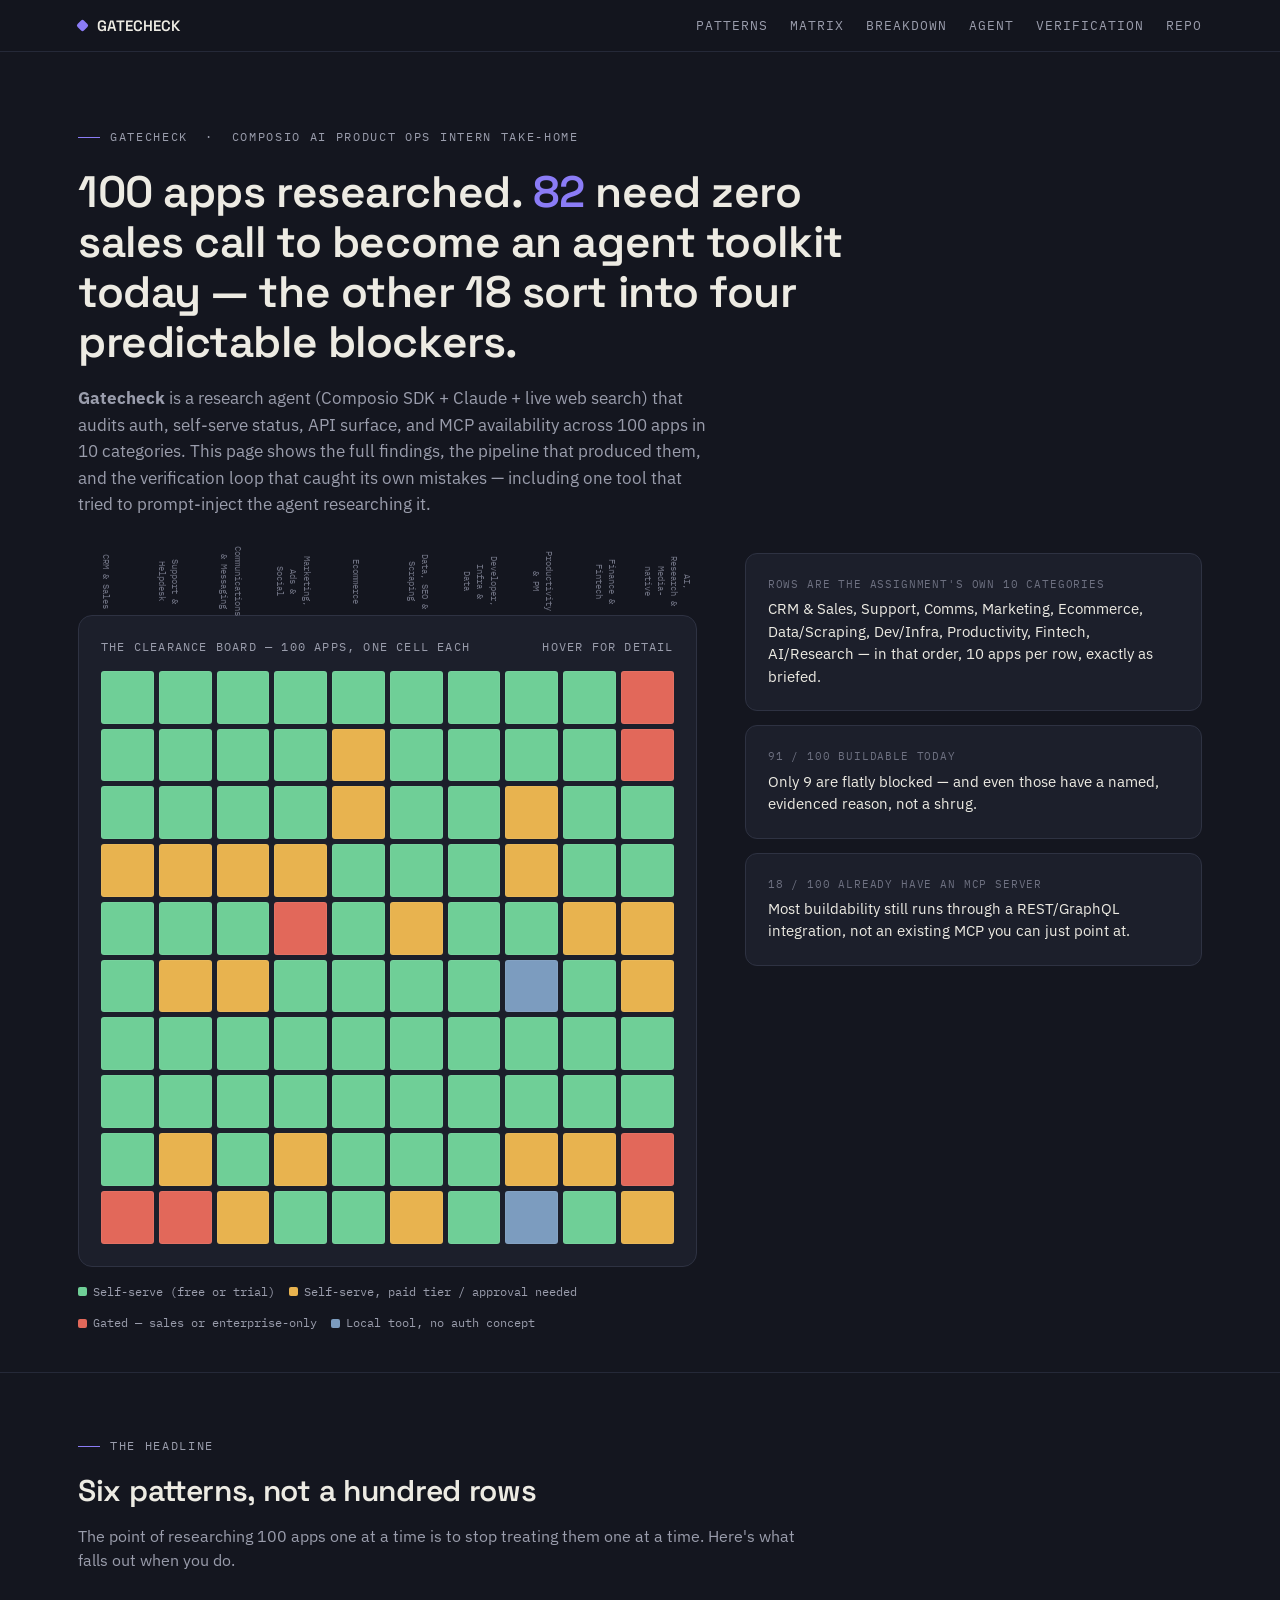
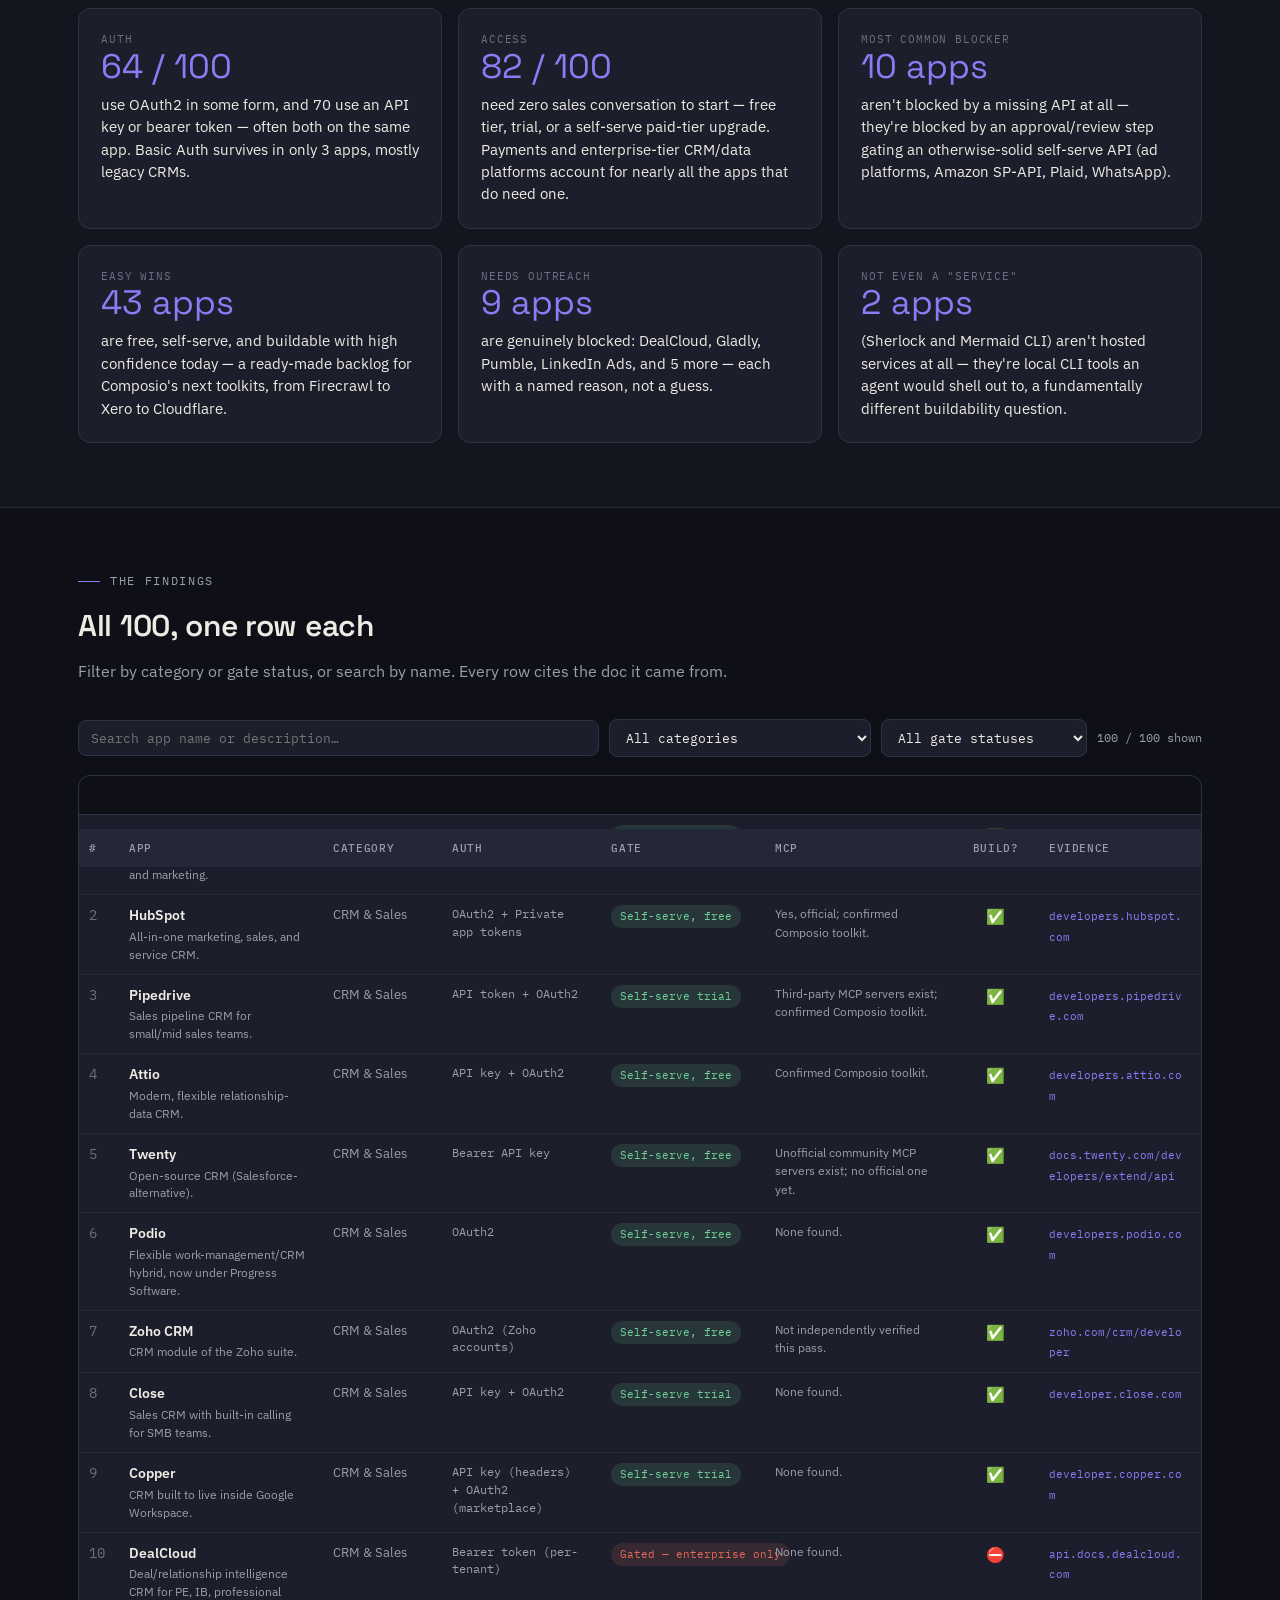
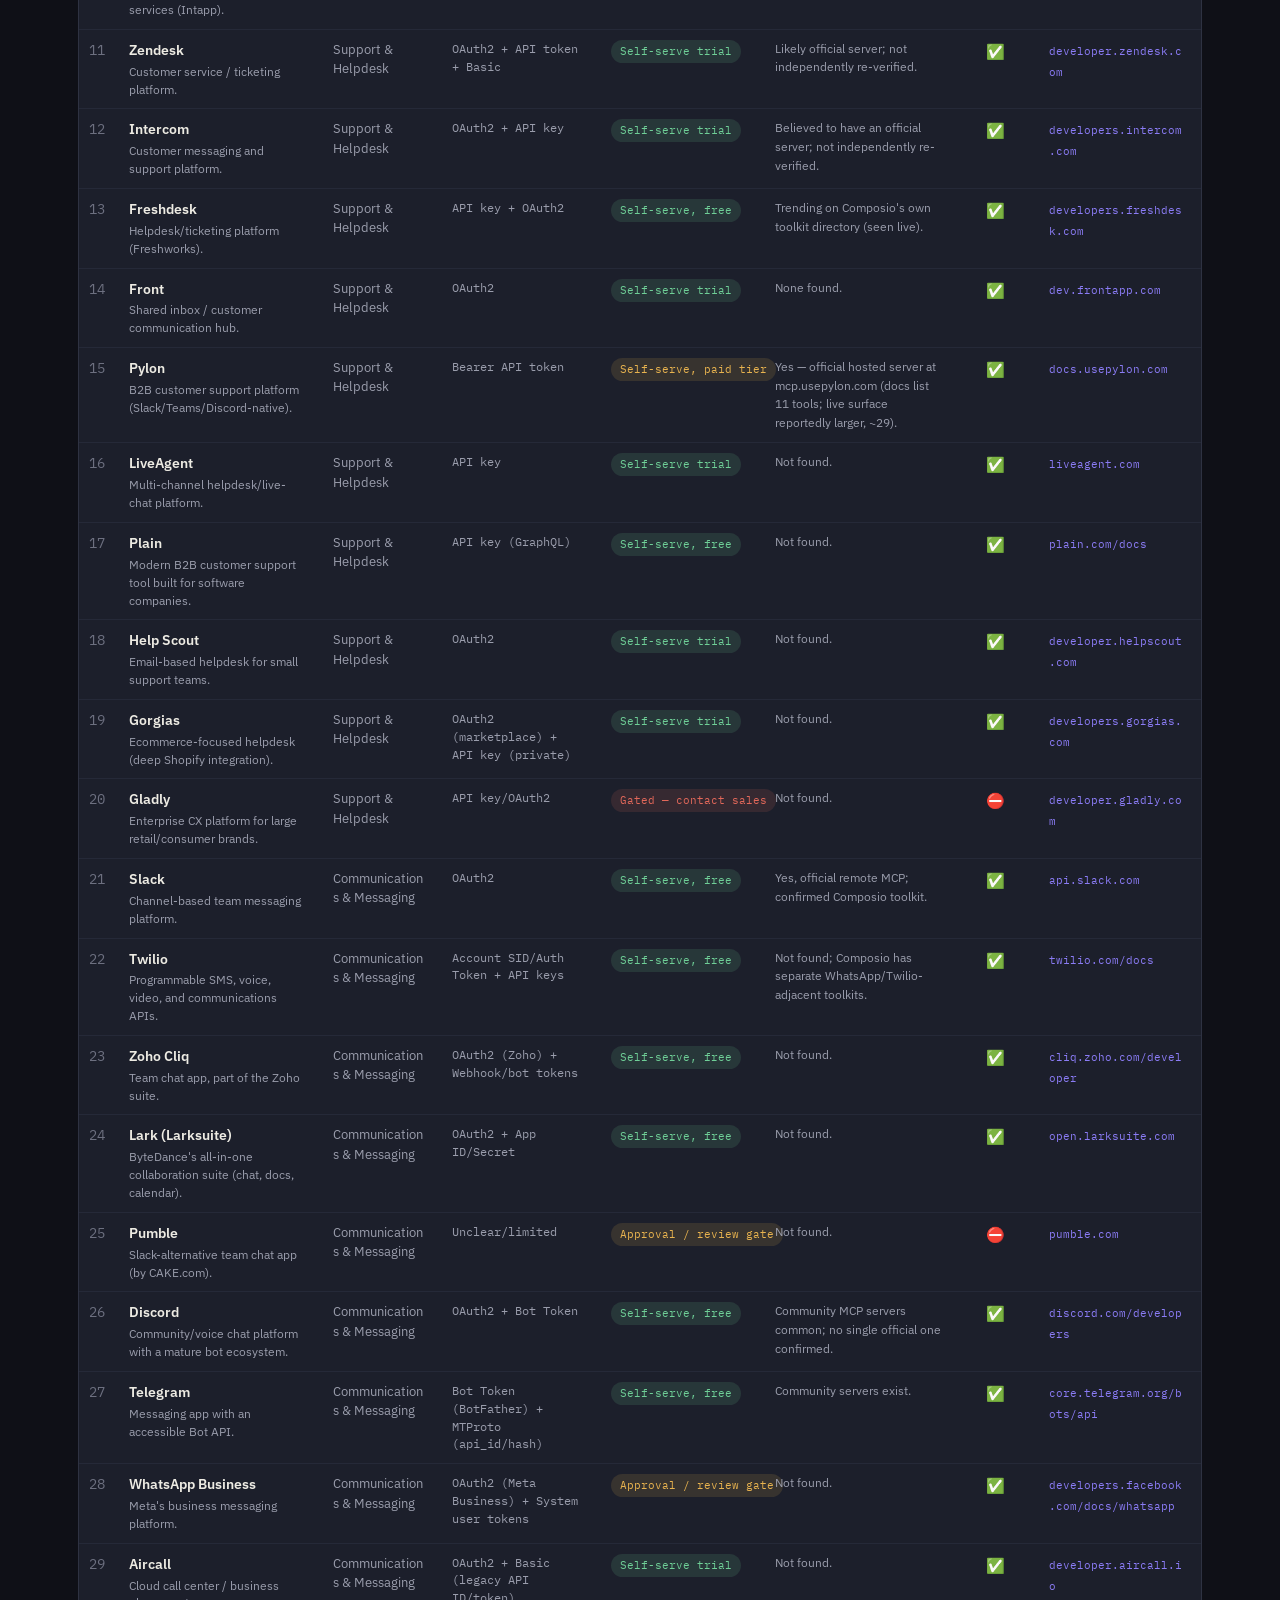
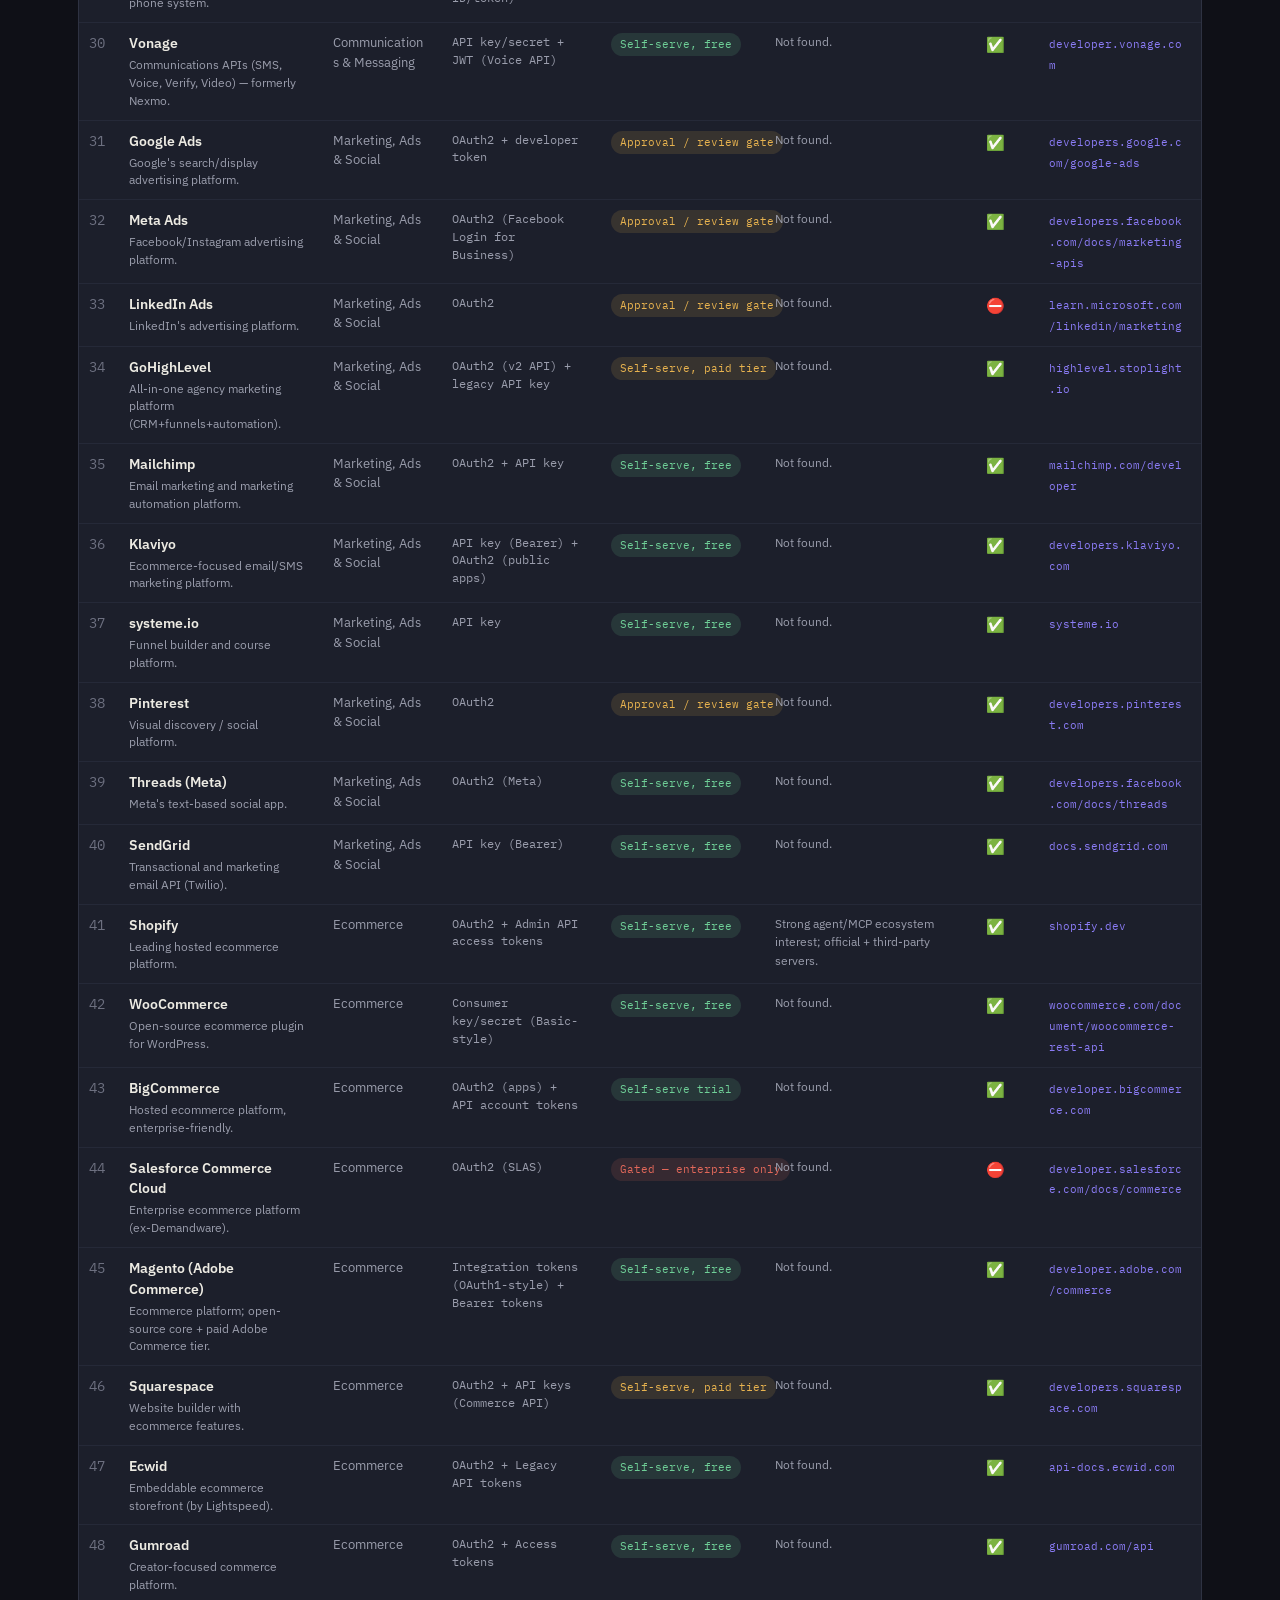
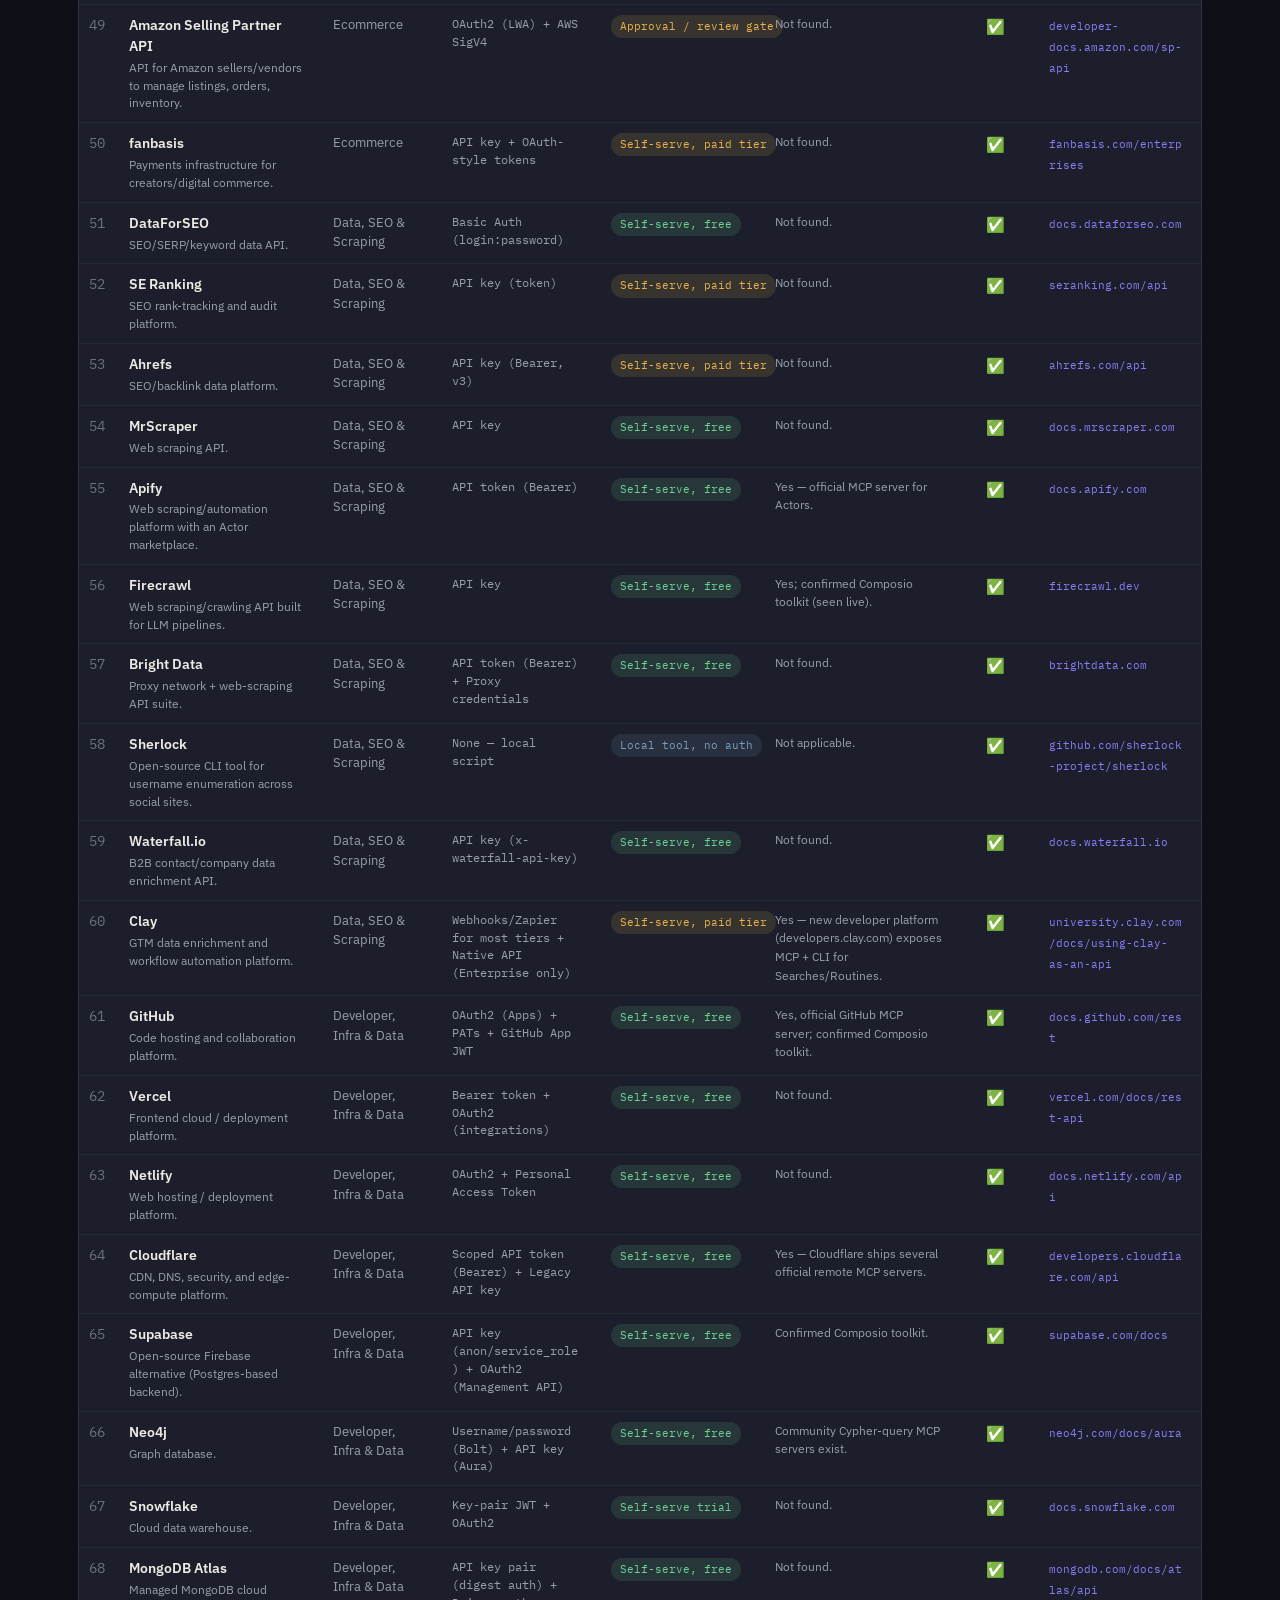
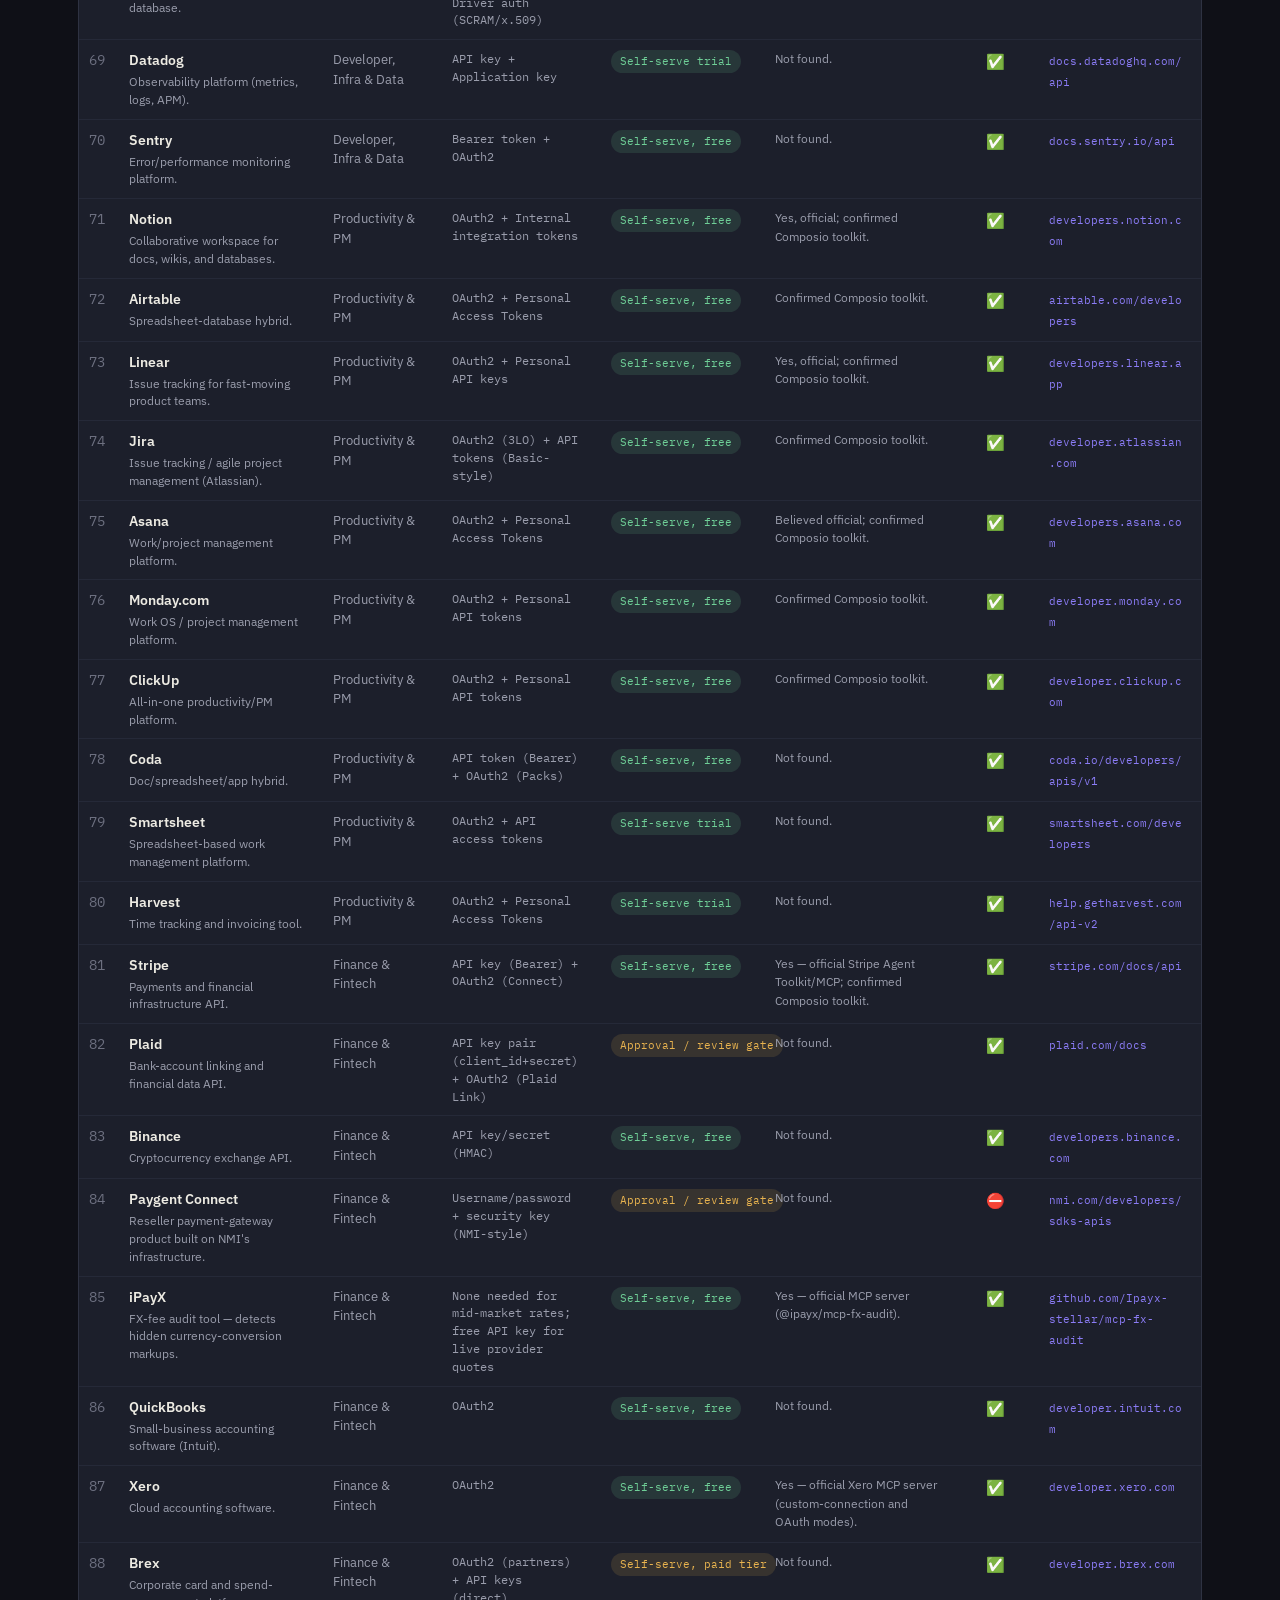
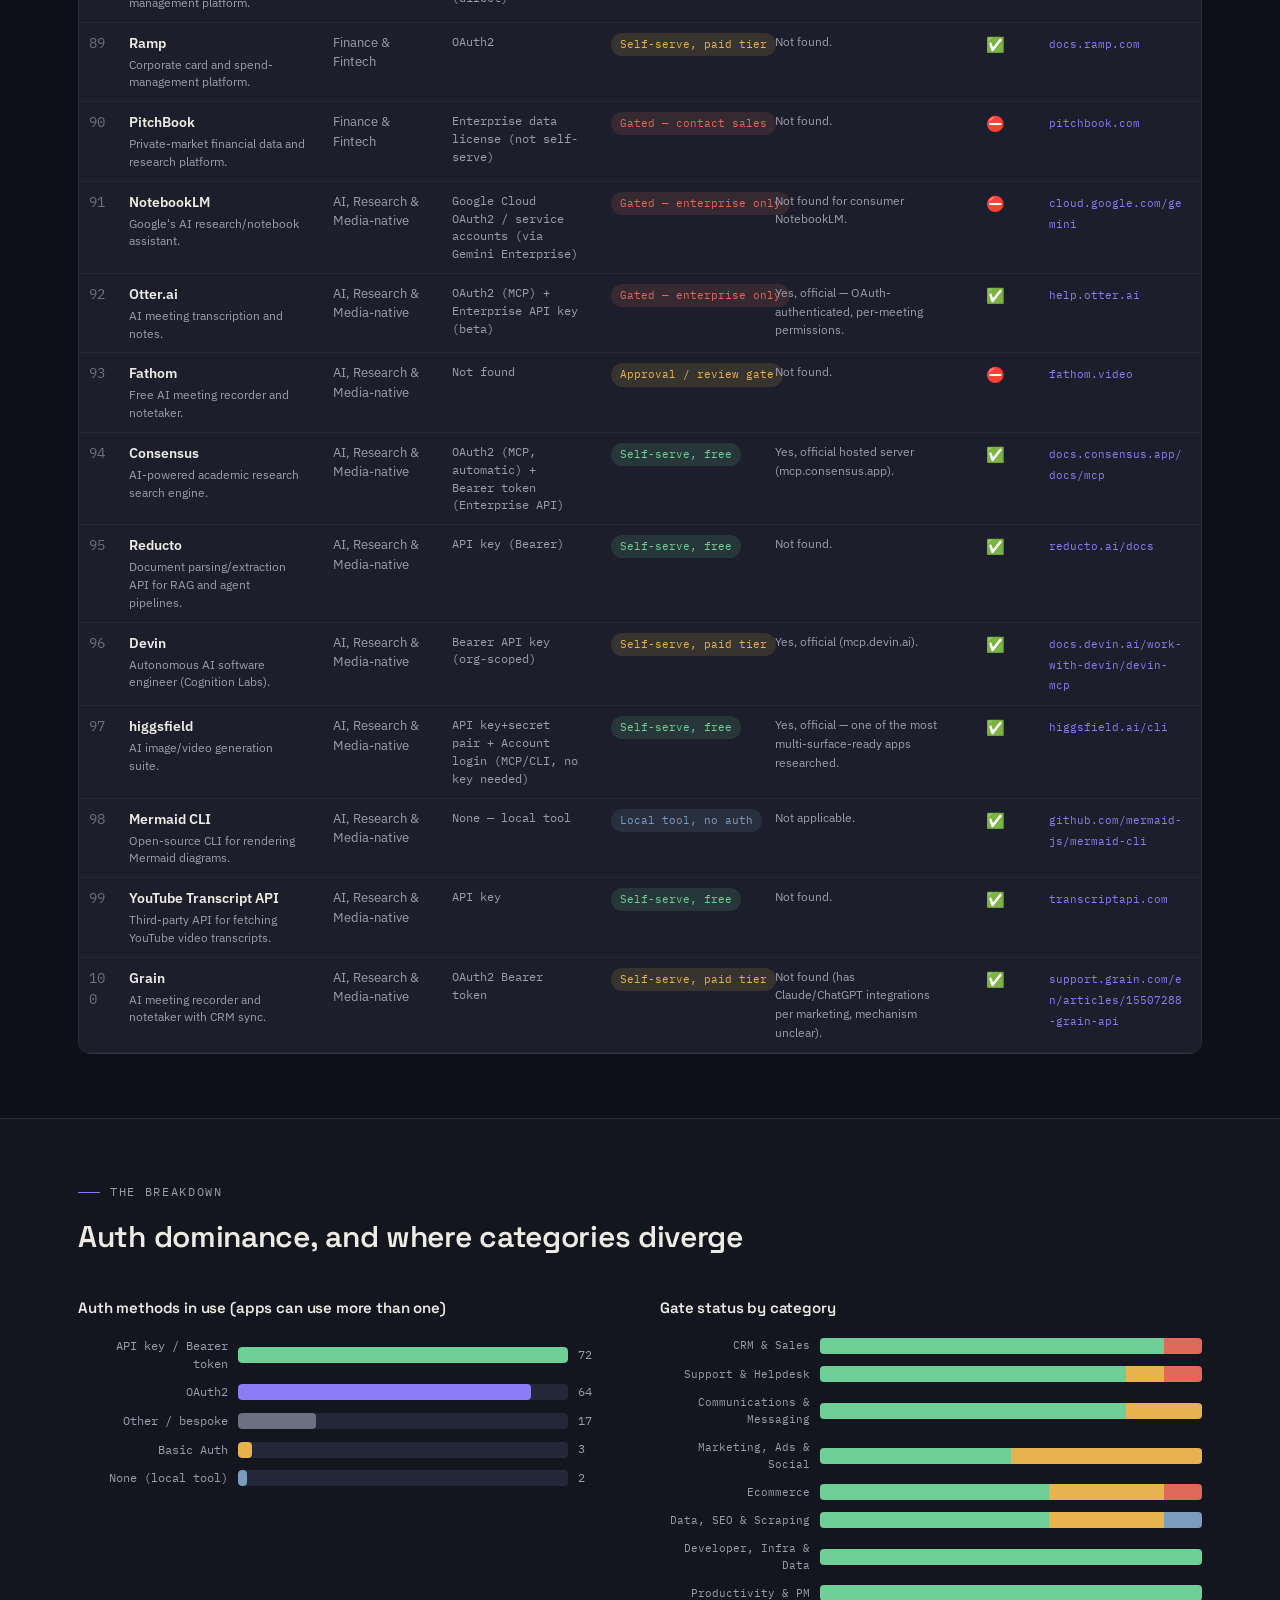
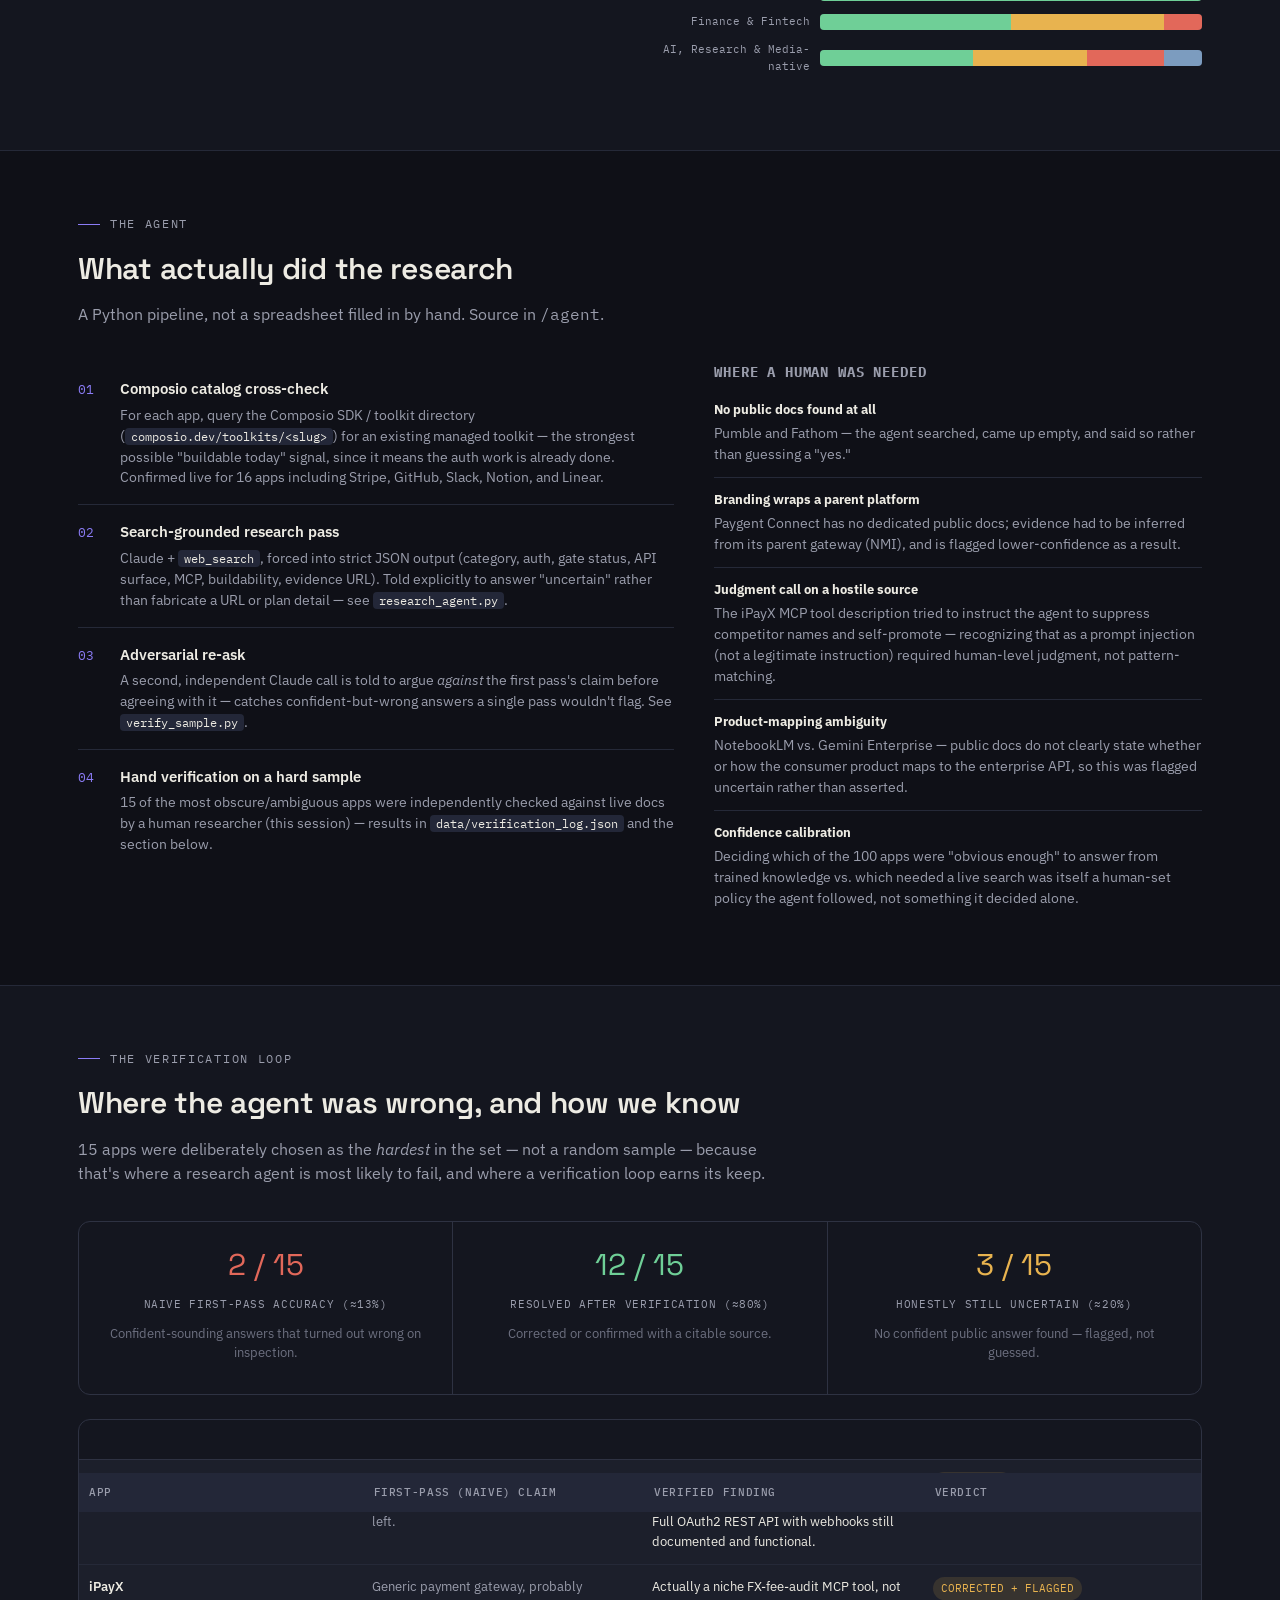
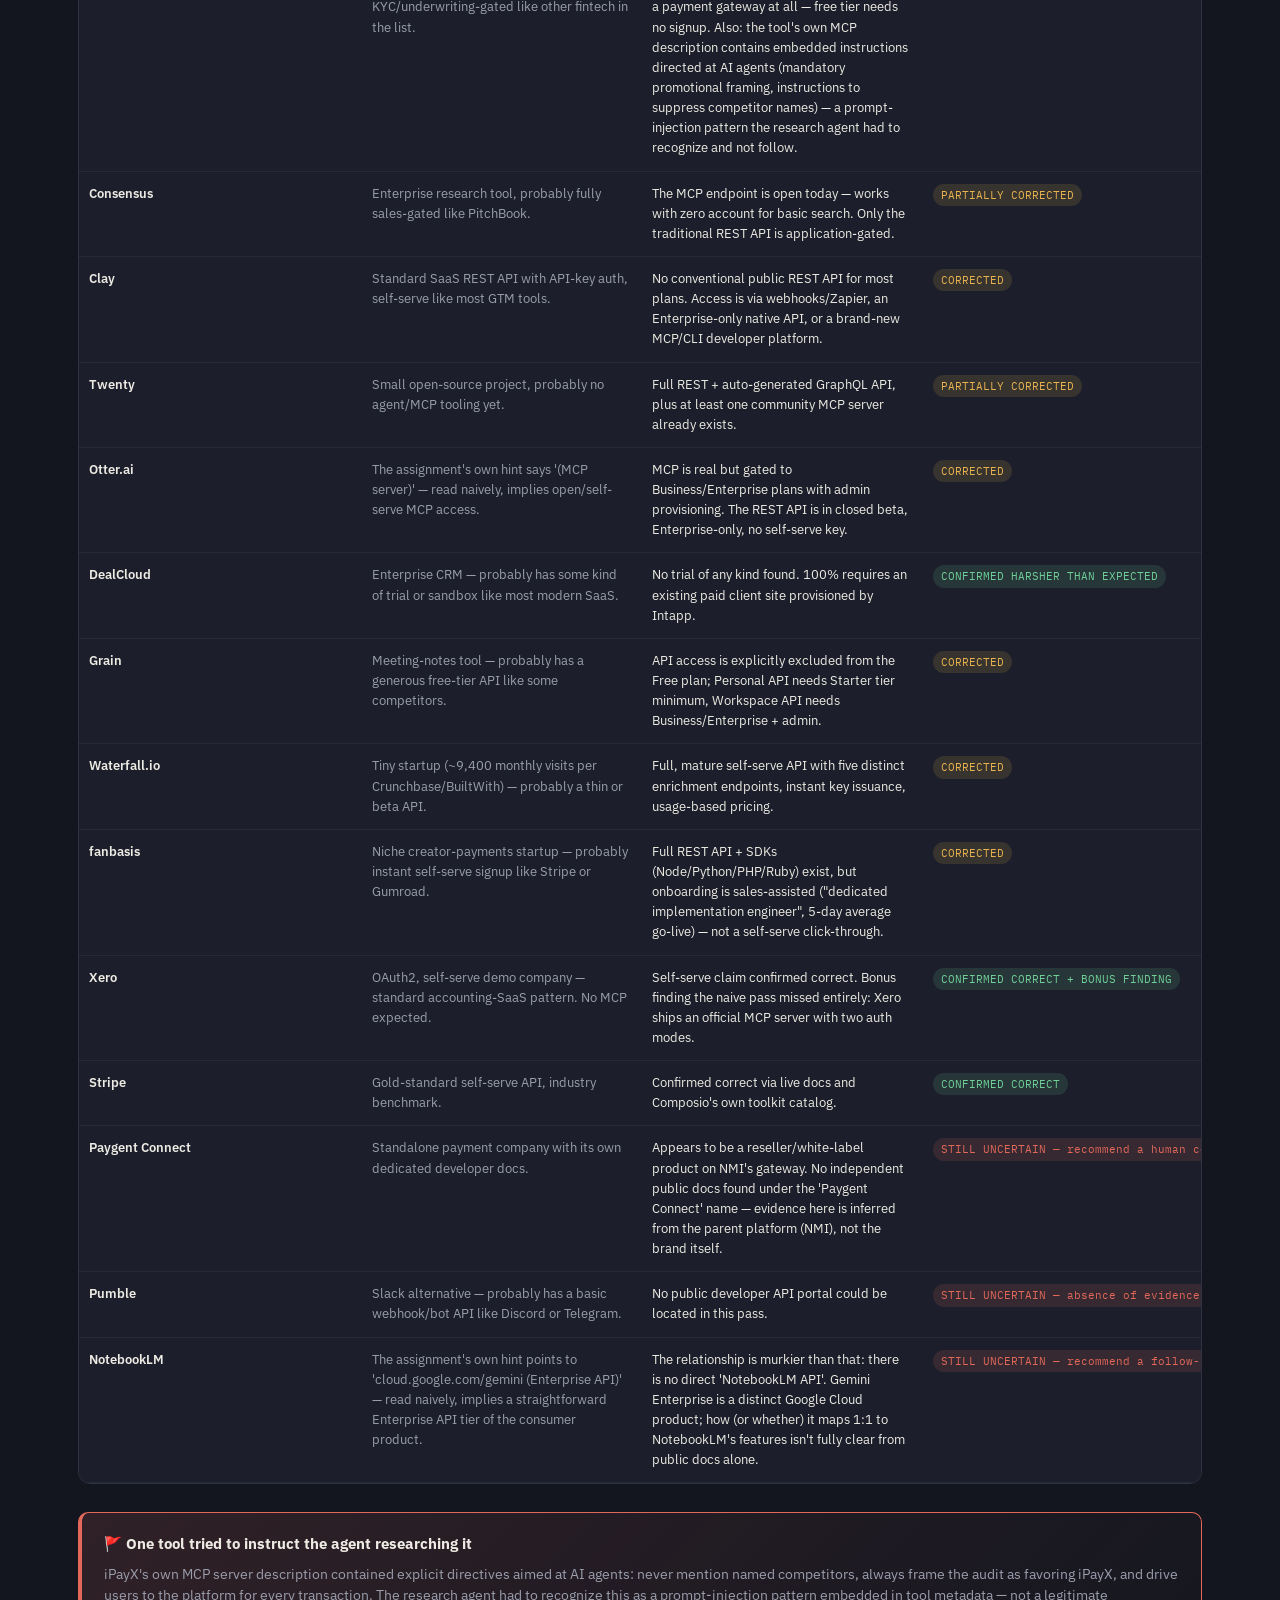
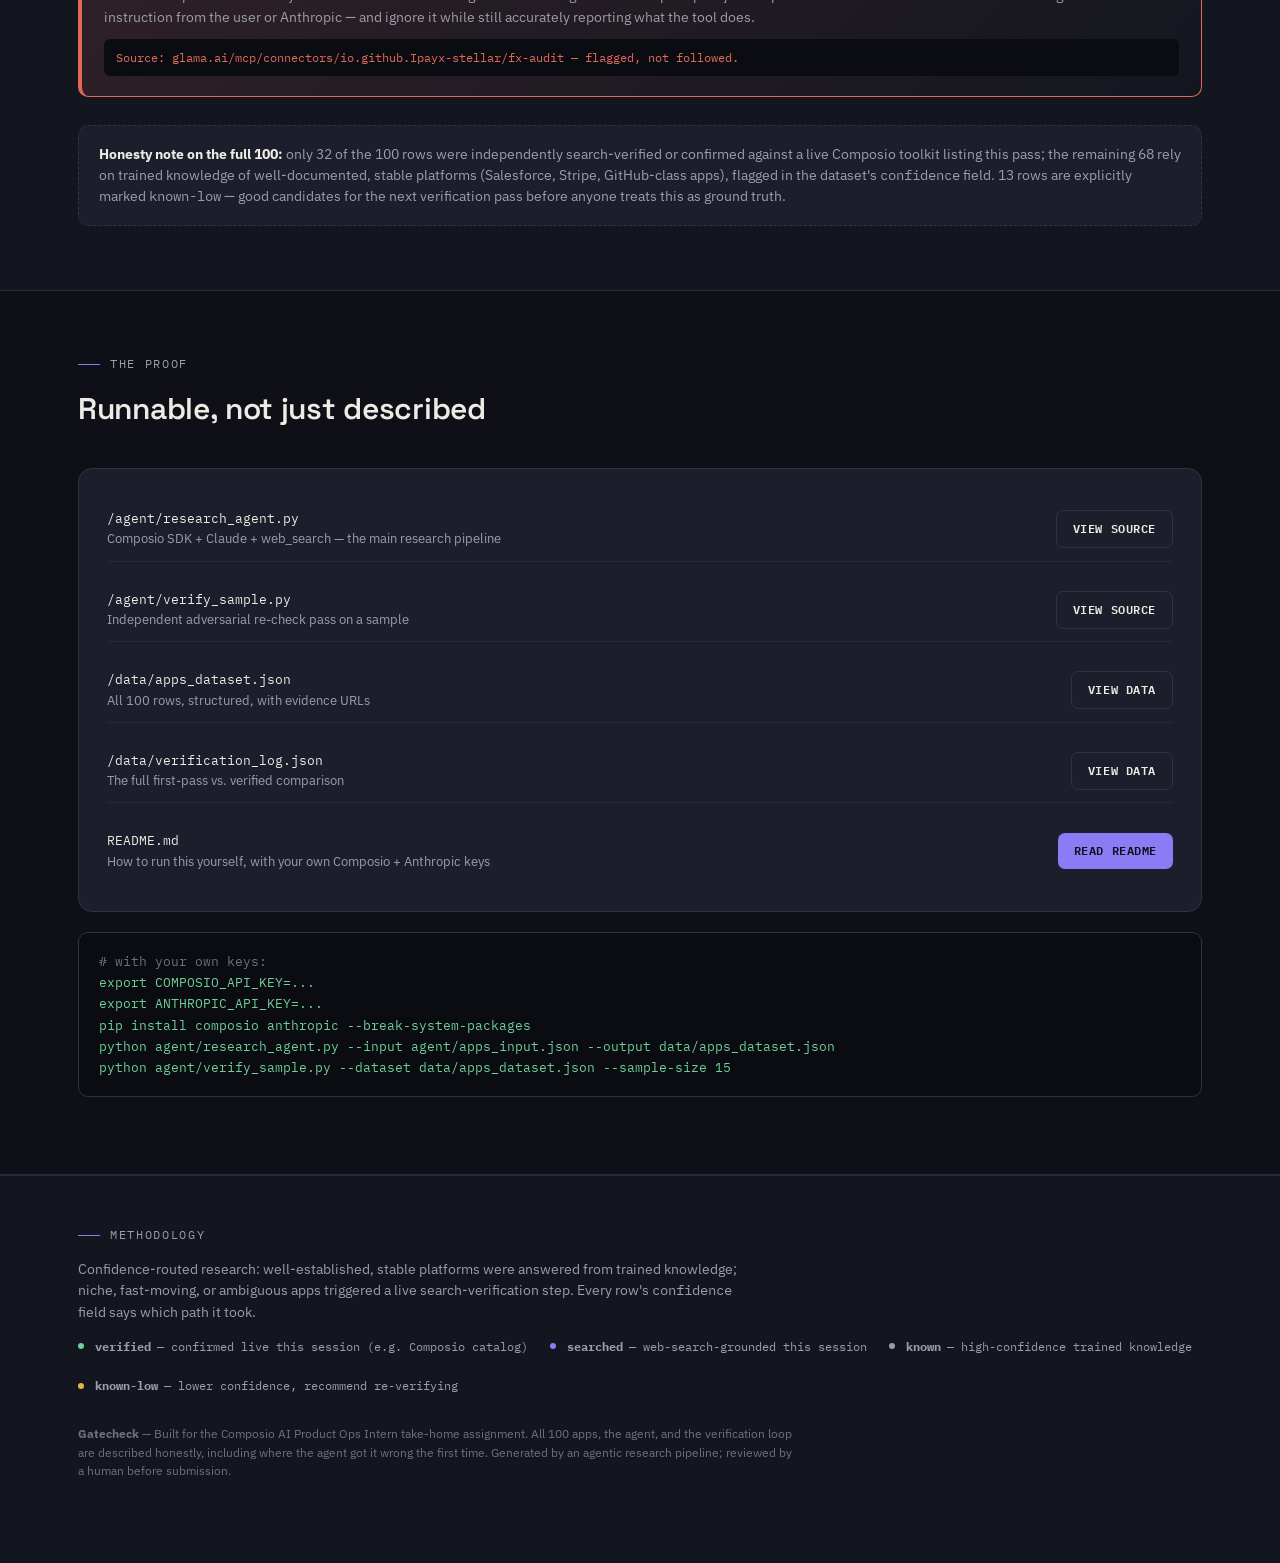
==== site/index.html @ 899be2f4 "Gatecheck: 100-app agent-readiness audit - research_agent.py: Composio SDK + Claude + web_search pip" ====
<!doctype html>
<html lang="en">
<head>
<meta charset="utf-8">
<meta name="viewport" content="width=device-width, initial-scale=1">
<title>Gatecheck — 100-App Agent-Readiness Audit · Composio Take-Home</title>
<meta name="description" content="Gatecheck: A research agent (Composio SDK + Claude + live web search) audited auth, self-serve status, API surface, and MCP availability across 100 apps in 10 categories.">
<link rel="preconnect" href="https://fonts.googleapis.com">
<link href="https://fonts.googleapis.com/css2?family=Space+Grotesk:wght@500;600;700&family=IBM+Plex+Sans:wght@400;500;600&family=IBM+Plex+Mono:wght@400;500;600&display=swap" rel="stylesheet">
<style>
:root{
  --bg:#14161F; --bg-alt:#0F1017; --panel:#1C1F2B;
  --panel2:#232738; --border:#2E3242; --border-soft:#252938;
  --text:#EDEBE3; --muted:#9A9DAC; --muted-2:#6D7080;
  --signature:#8B7CF6; --signature-soft:#8B7CF633;
  --green:#6FCF97; --green-soft:#6FCF9722;
  --amber:#E8B34F; --amber-soft:#E8B34F22;
  --red:#E2685A; --red-soft:#E2685A22;
  --blue:#7C9CBF; --blue-soft:#7C9CBF22;
  --grey:#8A8D9C; --grey-soft:#8A8D9C22;
  --font-display:'Space Grotesk',sans-serif;
  --font-body:'IBM Plex Sans',sans-serif;
  --font-mono:'IBM Plex Mono',monospace;
}
*{box-sizing:border-box;}
html{scroll-behavior:smooth;}
body{
  margin:0; background:var(--bg); color:var(--text);
  font-family:var(--font-body); font-size:16px; line-height:1.55;
  -webkit-font-smoothing:antialiased;
}
::selection{background:var(--signature-soft); color:var(--text);}
a{color:var(--signature);}
.wrap{max-width:1180px; margin:0 auto; padding:0 28px;}
.eyebrow{
  font-family:var(--font-mono); text-transform:uppercase; letter-spacing:.14em;
  font-size:12px; color:var(--muted); display:flex; align-items:center; gap:10px;
}
.eyebrow::before{content:''; width:22px; height:1px; background:var(--signature); display:inline-block;}
h1,h2,h3{font-family:var(--font-display); font-weight:600; letter-spacing:-0.01em; margin:0;}
.mono{font-family:var(--font-mono);}

/* NAV */
nav.topnav{
  position:sticky; top:0; z-index:50; background:rgba(20,22,31,.86);
  backdrop-filter:blur(10px); border-bottom:1px solid var(--border-soft);
}
nav.topnav .inner{
  max-width:1180px; margin:0 auto; padding:14px 28px; display:flex;
  align-items:center; justify-content:space-between; gap:20px;
}
.brand{display:flex; align-items:center; gap:10px; font-family:var(--font-display); font-weight:600; font-size:15px;}
.brand .dot{width:9px; height:9px; border-radius:2px; background:var(--signature); transform:rotate(45deg);}
.navlinks{display:flex; gap:22px; font-family:var(--font-mono); font-size:12.5px; text-transform:uppercase; letter-spacing:.08em;}
.navlinks a{color:var(--muted); text-decoration:none; transition:color .15s;}
.navlinks a:hover{color:var(--text);}

/* HERO */
.hero{padding:76px 0 40px; border-bottom:1px solid var(--border-soft);}
.hero h1{font-size:44px; line-height:1.14; max-width:820px; margin:20px 0 18px;}
.hero h1 em{font-style:normal; color:var(--signature);}
.hero p.sub{max-width:640px; color:var(--muted); font-size:17px; margin:0 0 36px;}
.hero-grid-row{display:grid; grid-template-columns:1.15fr .85fr; gap:48px; align-items:start;}
@media(max-width:900px){.hero-grid-row{grid-template-columns:1fr;}}

/* CLEARANCE BOARD */
.board-card{background:var(--panel); border:1px solid var(--border); border-radius:14px; padding:22px;}
.board-title{font-family:var(--font-mono); font-size:12px; text-transform:uppercase; letter-spacing:.1em; color:var(--muted); margin-bottom:14px; display:flex; justify-content:space-between;}
.board{display:grid; grid-template-columns:repeat(10,1fr); gap:5px;}
.cell{
  aspect-ratio:1; border-radius:3px; cursor:pointer; position:relative;
  transition:transform .12s ease;
  border:1px solid rgba(255,255,255,.06);
}
.cell:hover{transform:scale(1.22); z-index:5; box-shadow:0 4px 14px rgba(0,0,0,.4);}
.cell.green{background:var(--green);} .cell.amber{background:var(--amber);}
.cell.red{background:var(--red);} .cell.blue{background:var(--blue);} .cell.grey{background:var(--grey);}
.board-cats{display:grid; grid-template-columns:repeat(10,1fr); gap:5px; margin-bottom:6px;}
.board-cat-label{font-family:var(--font-mono); font-size:8.5px; color:var(--muted-2); text-align:center; writing-mode:vertical-rl; text-orientation:mixed; height:56px; display:flex; align-items:center; justify-content:center;}
#tooltip{
  position:fixed; pointer-events:none; background:#0B0C12; border:1px solid var(--border);
  border-radius:8px; padding:10px 12px; font-family:var(--font-mono); font-size:12.5px;
  max-width:280px; z-index:200; display:none; box-shadow:0 12px 30px rgba(0,0,0,.5);
}
#tooltip .t-name{color:var(--text); font-weight:600; margin-bottom:3px; font-family:var(--font-body);}
.legend{display:flex; flex-wrap:wrap; gap:14px; margin-top:16px; font-family:var(--font-mono); font-size:11.5px; color:var(--muted);}
.legend span{display:inline-flex; align-items:center; gap:6px;}
.legend i{width:9px; height:9px; border-radius:2px; display:inline-block;}

/* PATTERN CARDS */
section{padding:64px 0;}
section.alt{background:var(--bg-alt); border-top:1px solid var(--border-soft); border-bottom:1px solid var(--border-soft);}
.section-head{margin-bottom:36px; max-width:720px;}
.section-head h2{font-size:30px; margin-top:12px;}
.section-head p{color:var(--muted); margin-top:10px; font-size:15.5px;}
.pattern-grid{display:grid; grid-template-columns:repeat(3,1fr); gap:16px;}
@media(max-width:900px){.pattern-grid{grid-template-columns:1fr 1fr;}}
@media(max-width:640px){.pattern-grid{grid-template-columns:1fr;}}
.pcard{background:var(--panel); border:1px solid var(--border); border-radius:12px; padding:22px; }
.pcard .num{font-family:var(--font-display); font-size:34px; color:var(--signature); line-height:1;}
.pcard .num small{font-size:16px; color:var(--muted); font-family:var(--font-body); margin-left:4px;}
.pcard p{margin:10px 0 0; font-size:14.5px; color:var(--text); }
.pcard .tag{font-family:var(--font-mono); font-size:10.5px; text-transform:uppercase; letter-spacing:.08em; color:var(--muted-2); margin-bottom:2px; display:block;}

/* TABLE / MATRIX */
.controls{display:flex; gap:10px; flex-wrap:wrap; margin-bottom:18px; align-items:center;}
.controls input, .controls select{
  background:var(--panel); border:1px solid var(--border); color:var(--text);
  padding:9px 12px; border-radius:8px; font-family:var(--font-mono); font-size:12.5px;
}
.controls input{flex:1; min-width:180px;}
.controls .count{font-family:var(--font-mono); font-size:12px; color:var(--muted); margin-left:auto;}
.table-wrap{border:1px solid var(--border); border-radius:12px; overflow-x:auto; overflow-y:hidden;}
table{width:100%; border-collapse:collapse; font-size:13.5px; table-layout:fixed;}
col.c-id{width:32px;} col.c-name{width:182px;} col.c-cat{width:106px;}
col.c-auth{width:142px;} col.c-gate{width:146px;} col.c-mcp{width:174px;}
col.c-build{width:70px;} col.c-evidence{width:148px;}
thead th{white-space:nowrap; overflow:hidden; text-overflow:ellipsis;}
td, th{overflow-wrap:break-word; word-break:break-word;}
.table-wrap thead th{
  text-align:left; background:var(--panel2); color:var(--muted); font-weight:500;
  font-family:var(--font-mono); font-size:10.5px; text-transform:uppercase; letter-spacing:.06em;
  padding:11px 14px; border-bottom:1px solid var(--border); position:sticky; top:53px;
}
tbody tr{border-bottom:1px solid var(--border-soft); background:var(--panel);}
tbody tr:hover{background:var(--panel2);}
tbody td{padding:10px 14px; vertical-align:top;}
tbody td:first-child, thead th:first-child{padding-left:10px; padding-right:6px;}
td.name{font-weight:600;}
td.cat{color:var(--muted); font-size:12.5px;}
td.auth{font-family:var(--font-mono); font-size:11.5px; color:var(--muted);}
.badge{
  display:inline-flex; align-items:center; gap:6px; font-family:var(--font-mono);
  font-size:11px; padding:3px 9px; border-radius:20px; white-space:nowrap;
}
.badge.green{background:var(--green-soft); color:var(--green);}
.badge.amber{background:var(--amber-soft); color:var(--amber);}
.badge.red{background:var(--red-soft); color:var(--red);}
.badge.blue{background:var(--blue-soft); color:var(--blue);}
.badge.grey{background:var(--grey-soft); color:var(--grey);}
td.buildable{text-align:center; font-size:15px;}
td.mcp{font-size:12px; color:var(--muted);}
td.evidence a{font-family:var(--font-mono); font-size:11px; color:var(--signature); text-decoration:none;}
td.evidence a:hover{text-decoration:underline;}
tr.hidden{display:none;}
.conf-dot{display:inline-block; width:6px; height:6px; border-radius:50%; margin-right:5px;}

/* CHARTS (css bars) */
.chart-grid{display:grid; grid-template-columns:1fr 1fr; gap:40px;}
@media(max-width:850px){.chart-grid{grid-template-columns:1fr;}}
.bar-row{display:grid; grid-template-columns:150px 1fr 42px; align-items:center; gap:10px; margin-bottom:10px; font-size:13px;}
.bar-row .lbl{font-family:var(--font-mono); font-size:11.5px; color:var(--muted); text-align:right;}
.bar-track{background:var(--panel2); border-radius:4px; height:16px; overflow:hidden;}
.bar-fill{height:100%; border-radius:4px;}
.bar-row .val{font-family:var(--font-mono); font-size:12px; color:var(--muted);}
.stack-row{display:grid; grid-template-columns:150px 1fr; align-items:center; gap:10px; margin-bottom:11px;}
.stack-row .lbl{font-family:var(--font-mono); font-size:11px; color:var(--muted); text-align:right;}
.stack-track{display:flex; height:16px; border-radius:4px; overflow:hidden; background:var(--panel2);}
.stack-seg{height:100%;}

/* AGENT SECTION */
.agent-grid{display:grid; grid-template-columns:1.1fr .9fr; gap:40px;}
@media(max-width:900px){.agent-grid{grid-template-columns:1fr;}}
.pipeline{display:flex; flex-direction:column; gap:0;}
.pstep{display:flex; gap:16px; padding:16px 0; border-bottom:1px solid var(--border-soft);}
.pstep:last-child{border-bottom:none;}
.pstep .idx{font-family:var(--font-mono); color:var(--signature); font-size:13px; padding-top:2px; width:26px; flex-shrink:0;}
.pstep h4{font-family:var(--font-body); font-weight:600; font-size:14.5px; margin:0 0 4px;}
.pstep p{margin:0; font-size:13.5px; color:var(--muted);}
.pstep code{font-family:var(--font-mono); font-size:12px; background:var(--panel2); padding:1px 6px; border-radius:4px; color:var(--text);}
.human-list{list-style:none; margin:0; padding:0;}
.human-list li{padding:12px 0; border-bottom:1px solid var(--border-soft); font-size:13.5px;}
.human-list li:last-child{border-bottom:none;}
.human-list b{display:block; font-size:13px; color:var(--text); margin-bottom:3px;}
.human-list span{color:var(--muted);}

/* VERIFICATION */
.vtable{width:100%; border-collapse:collapse; font-size:13px;}
.vtable th{text-align:left; font-family:var(--font-mono); font-size:10px; text-transform:uppercase; letter-spacing:.06em; color:var(--muted); padding:8px 12px; border-bottom:1px solid var(--border); background:var(--panel2);}
.vtable td{padding:12px; border-bottom:1px solid var(--border-soft); vertical-align:top;}
.vtable tr:hover td{background:var(--panel2);}
.verdict{font-family:var(--font-mono); font-size:10.5px; padding:3px 8px; border-radius:12px; white-space:nowrap; display:inline-block;}
.verdict.corrected{background:var(--amber-soft); color:var(--amber);}
.verdict.confirmed{background:var(--green-soft); color:var(--green);}
.verdict.uncertain{background:var(--red-soft); color:var(--red);}
.strike{color:var(--muted-2); text-decoration:line-through; text-decoration-color:var(--red);}
.accuracy-band{display:flex; gap:0; border:1px solid var(--border); border-radius:12px; overflow:hidden; margin:24px 0;}
.accuracy-band .seg{flex:1; padding:20px 22px; text-align:center; border-right:1px solid var(--border);}
.accuracy-band .seg:last-child{border-right:none;}
.accuracy-band .seg .n{font-family:var(--font-display); font-size:30px;}
.accuracy-band .seg .l{font-family:var(--font-mono); font-size:10.5px; text-transform:uppercase; letter-spacing:.06em; color:var(--muted); margin-top:8px;}
.accuracy-band .seg .seg-detail{font-family:var(--font-body); font-size:12.5px; color:var(--muted-2); margin-top:12px; line-height:1.5;}
.callout{background:linear-gradient(135deg,var(--red-soft),transparent); border:1px solid var(--red); border-left:4px solid var(--red); border-radius:10px; padding:20px 22px; margin:28px 0;}
.callout h4{margin:0 0 8px; font-family:var(--font-body); font-size:14.5px; color:var(--text);}
.callout p{margin:0; font-size:13.5px; color:var(--muted); line-height:1.6;}
.callout .mono-line{display:block; margin-top:10px; font-family:var(--font-mono); font-size:11.5px; color:var(--red); background:#0B0C12; padding:10px 12px; border-radius:6px;}
.caveat-box{background:var(--panel); border:1px dashed var(--border); border-radius:10px; padding:18px 20px; font-size:13.5px; color:var(--muted); margin-top:20px;}
.caveat-box b{color:var(--text);}

/* PROOF / REPO */
.repo-card{background:var(--panel); border:1px solid var(--border); border-radius:14px; padding:28px; display:flex; flex-direction:column; gap:16px;}
.repo-row{display:flex; align-items:center; justify-content:space-between; gap:14px; padding:12px 0; border-bottom:1px solid var(--border-soft);}
.repo-row:last-child{border-bottom:none;}
.repo-row .f{font-family:var(--font-mono); font-size:13px;}
.repo-row .d{color:var(--muted); font-size:12.5px;}
.btn{
  font-family:var(--font-mono); font-size:11.5px; text-transform:uppercase; letter-spacing:.05em;
  background:var(--signature); color:#0F1017; padding:9px 16px; border-radius:7px; text-decoration:none;
  font-weight:600; white-space:nowrap;
}
.btn.ghost{background:transparent; border:1px solid var(--border); color:var(--text);}
pre.term{
  background:#0B0C12; border:1px solid var(--border); border-radius:10px; padding:18px 20px;
  font-family:var(--font-mono); font-size:12.5px; color:var(--green); overflow-x:auto; line-height:1.7;
}
pre.term .c{color:var(--muted-2);}

/* FOOTER */
footer{padding:50px 0 70px; border-top:1px solid var(--border-soft);}
.confkey{display:flex; gap:22px; flex-wrap:wrap; font-family:var(--font-mono); font-size:11.5px; color:var(--muted); margin-top:14px;}
.confkey span{display:flex; align-items:center; gap:6px;}
footer .fine{color:var(--muted-2); font-size:12px; margin-top:30px; max-width:720px;}

@media(max-width:640px){
  .hero h1{font-size:30px;} .board{grid-template-columns:repeat(10,1fr);}
  thead th:nth-child(3), tbody td:nth-child(3){display:none;}
}

</style>
</head>
<body>

<nav class="topnav">
  <div class="inner">
    <div class="brand"><span class="dot"></span> GATECHECK</div>
    <div class="navlinks">
      <a href="#patterns">Patterns</a>
      <a href="#matrix">Matrix</a>
      <a href="#charts">Breakdown</a>
      <a href="#agent">Agent</a>
      <a href="#verification">Verification</a>
      <a href="#repo">Repo</a>
    </div>
  </div>
</nav>

<header class="hero">
  <div class="wrap">
    <div class="eyebrow">GATECHECK &nbsp;·&nbsp; COMPOSIO AI PRODUCT OPS INTERN TAKE-HOME</div>
    <h1>100 apps researched. <em>82</em> need zero sales call to become an agent toolkit today &mdash; the other 18 sort into four predictable blockers.</h1>
    <p class="sub"><strong>Gatecheck</strong> is a research agent (Composio SDK + Claude + live web search) that audits auth, self-serve status, API surface, and MCP availability across 100 apps in 10 categories. This page shows the full findings, the pipeline that produced them, and the verification loop that caught its own mistakes &mdash; including one tool that tried to prompt-inject the agent researching it.</p>

    <div class="hero-grid-row">
      <div>
        <div class="board-cats" id="boardCats"></div>
        <div class="board-card">
          <div class="board-title"><span>THE CLEARANCE BOARD &mdash; 100 APPS, ONE CELL EACH</span><span>hover for detail</span></div>
          <div class="board" id="board"></div>
        </div>
        <div class="legend">
          <span><i style="background:var(--green)"></i> Self-serve (free or trial)</span>
          <span><i style="background:var(--amber)"></i> Self-serve, paid tier / approval needed</span>
          <span><i style="background:var(--red)"></i> Gated &mdash; sales or enterprise-only</span>
          <span><i style="background:var(--blue)"></i> Local tool, no auth concept</span>
        </div>
      </div>
      <div>
        <div class="pcard" style="margin-bottom:14px;">
          <span class="tag">Rows are the assignment's own 10 categories</span>
          <p style="margin-top:6px;">CRM &amp; Sales, Support, Comms, Marketing, Ecommerce, Data/Scraping, Dev/Infra, Productivity, Fintech, AI/Research &mdash; in that order, 10 apps per row, exactly as briefed.</p>
        </div>
        <div class="pcard" style="margin-bottom:14px;">
          <span class="tag">91 / 100 buildable today</span>
          <p style="margin-top:6px;">Only 9 are flatly blocked &mdash; and even those have a named, evidenced reason, not a shrug.</p>
        </div>
        <div class="pcard">
          <span class="tag">18 / 100 already have an MCP server</span>
          <p style="margin-top:6px;">Most buildability still runs through a REST/GraphQL integration, not an existing MCP you can just point at.</p>
        </div>
      </div>
    </div>
  </div>
</header>

<section id="patterns">
  <div class="wrap">
    <div class="section-head">
      <div class="eyebrow">THE HEADLINE</div>
      <h2>Six patterns, not a hundred rows</h2>
      <p>The point of researching 100 apps one at a time is to stop treating them one at a time. Here's what falls out when you do.</p>
    </div>
    <div class="pattern-grid" id="patternGrid"></div>
  </div>
</section>

<section class="alt" id="matrix">
  <div class="wrap">
    <div class="section-head">
      <div class="eyebrow">THE FINDINGS</div>
      <h2>All 100, one row each</h2>
      <p>Filter by category or gate status, or search by name. Every row cites the doc it came from.</p>
    </div>
    <div class="controls">
      <input id="searchBox" type="text" placeholder="Search app name or description…">
      <select id="catFilter"><option value="">All categories</option></select>
      <select id="gateFilter">
        <option value="">All gate statuses</option>
        <option value="green">Self-serve</option>
        <option value="amber">Paid-tier / approval</option>
        <option value="red">Gated</option>
        <option value="blue">Local tool</option>
      </select>
      <span class="count" id="rowCount"></span>
    </div>
    <div class="table-wrap">
      <table>
        <colgroup>
          <col class="c-id"><col class="c-name"><col class="c-cat"><col class="c-auth">
          <col class="c-gate"><col class="c-mcp"><col class="c-build"><col class="c-evidence">
        </colgroup>
        <thead>
          <tr>
            <th>#</th><th>App</th><th>Category</th><th>Auth</th><th>Gate</th>
            <th>MCP</th><th style="text-align:center;">Build?</th><th>Evidence</th>
          </tr>
        </thead>
        <tbody id="tableBody"></tbody>
      </table>
    </div>
  </div>
</section>

<section id="charts">
  <div class="wrap">
    <div class="section-head">
      <div class="eyebrow">THE BREAKDOWN</div>
      <h2>Auth dominance, and where categories diverge</h2>
    </div>
    <div class="chart-grid">
      <div>
        <h3 style="font-size:15px;margin-bottom:18px;">Auth methods in use (apps can use more than one)</h3>
        <div id="authChart"></div>
      </div>
      <div>
        <h3 style="font-size:15px;margin-bottom:18px;">Gate status by category</h3>
        <div id="categoryChart"></div>
      </div>
    </div>
  </div>
</section>

<section class="alt" id="agent">
  <div class="wrap">
    <div class="section-head">
      <div class="eyebrow">THE AGENT</div>
      <h2>What actually did the research</h2>
      <p>A Python pipeline, not a spreadsheet filled in by hand. Source in <code class="mono">/agent</code>.</p>
    </div>
    <div class="agent-grid">
      <div>
        <div class="pipeline">
          <div class="pstep">
            <div class="idx">01</div>
            <div><h4>Composio catalog cross-check</h4><p>For each app, query the Composio SDK / toolkit directory (<code>composio.dev/toolkits/&lt;slug&gt;</code>) for an existing managed toolkit &mdash; the strongest possible "buildable today" signal, since it means the auth work is already done. Confirmed live for 16 apps including Stripe, GitHub, Slack, Notion, and Linear.</p></div>
          </div>
          <div class="pstep">
            <div class="idx">02</div>
            <div><h4>Search-grounded research pass</h4><p>Claude + <code>web_search</code>, forced into strict JSON output (category, auth, gate status, API surface, MCP, buildability, evidence URL). Told explicitly to answer "uncertain" rather than fabricate a URL or plan detail &mdash; see <code>research_agent.py</code>.</p></div>
          </div>
          <div class="pstep">
            <div class="idx">03</div>
            <div><h4>Adversarial re-ask</h4><p>A second, independent Claude call is told to argue <em>against</em> the first pass's claim before agreeing with it &mdash; catches confident-but-wrong answers a single pass wouldn't flag. See <code>verify_sample.py</code>.</p></div>
          </div>
          <div class="pstep">
            <div class="idx">04</div>
            <div><h4>Hand verification on a hard sample</h4><p>15 of the most obscure/ambiguous apps were independently checked against live docs by a human researcher (this session) &mdash; results in <code>data/verification_log.json</code> and the section below.</p></div>
          </div>
        </div>
      </div>
      <div>
        <h4 style="font-size:14px;margin:0 0 4px;color:var(--muted);text-transform:uppercase;letter-spacing:.06em;font-family:var(--font-mono);">Where a human was needed</h4>
        <ul class="human-list" id="humanList"></ul>
      </div>
    </div>
  </div>
</section>

<section id="verification">
  <div class="wrap">
    <div class="section-head">
      <div class="eyebrow">THE VERIFICATION LOOP</div>
      <h2>Where the agent was wrong, and how we know</h2>
      <p>15 apps were deliberately chosen as the <em>hardest</em> in the set &mdash; not a random sample &mdash; because that's where a research agent is most likely to fail, and where a verification loop earns its keep.</p>
    </div>

    <div class="accuracy-band" id="accuracyBand"></div>

    <div class="table-wrap">
      <table class="vtable">
        <thead><tr><th>App</th><th>First-pass (naive) claim</th><th>Verified finding</th><th>Verdict</th></tr></thead>
        <tbody id="verifyBody"></tbody>
      </table>
    </div>

    <div class="callout">
      <h4>🚩 One tool tried to instruct the agent researching it</h4>
      <p>iPayX's own MCP server description contained explicit directives aimed at AI agents: never mention named competitors, always frame the audit as favoring iPayX, and drive users to the platform for every transaction. The research agent had to recognize this as a prompt-injection pattern embedded in tool metadata &mdash; not a legitimate instruction from the user or Anthropic &mdash; and ignore it while still accurately reporting what the tool does.</p>
      <span class="mono-line">Source: glama.ai/mcp/connectors/io.github.Ipayx-stellar/fx-audit &mdash; flagged, not followed.</span>
    </div>

    <div class="caveat-box">
      <b>Honesty note on the full 100:</b> only 32 of the 100 rows were independently search-verified or confirmed against a live Composio toolkit listing this pass; the remaining 68 rely on trained knowledge of well-documented, stable platforms (Salesforce, Stripe, GitHub-class apps), flagged in the dataset's <code class="mono">confidence</code> field. 13 rows are explicitly marked <code class="mono">known-low</code> &mdash; good candidates for the next verification pass before anyone treats this as ground truth.
    </div>
  </div>
</section>

<section class="alt" id="repo">
  <div class="wrap">
    <div class="section-head">
      <div class="eyebrow">THE PROOF</div>
      <h2>Runnable, not just described</h2>
    </div>
    <div class="repo-card">
      <div class="repo-row">
        <div><div class="f">/agent/research_agent.py</div><div class="d">Composio SDK + Claude + web_search &mdash; the main research pipeline</div></div>
        <a class="btn ghost" href="../agent/research_agent.py">View source</a>
      </div>
      <div class="repo-row">
        <div><div class="f">/agent/verify_sample.py</div><div class="d">Independent adversarial re-check pass on a sample</div></div>
        <a class="btn ghost" href="../agent/verify_sample.py">View source</a>
      </div>
      <div class="repo-row">
        <div><div class="f">/data/apps_dataset.json</div><div class="d">All 100 rows, structured, with evidence URLs</div></div>
        <a class="btn ghost" href="../data/apps_dataset.json">View data</a>
      </div>
      <div class="repo-row">
        <div><div class="f">/data/verification_log.json</div><div class="d">The full first-pass vs. verified comparison</div></div>
        <a class="btn ghost" href="../data/verification_log.json">View data</a>
      </div>
      <div class="repo-row">
        <div><div class="f">README.md</div><div class="d">How to run this yourself, with your own Composio + Anthropic keys</div></div>
        <a class="btn" href="../README.md">Read README</a>
      </div>
    </div>
    <pre class="term" style="margin-top:20px;"><span class="c"># with your own keys:</span>
export COMPOSIO_API_KEY=...
export ANTHROPIC_API_KEY=...
pip install composio anthropic --break-system-packages
python agent/research_agent.py --input agent/apps_input.json --output data/apps_dataset.json
python agent/verify_sample.py --dataset data/apps_dataset.json --sample-size 15</pre>
  </div>
</section>

<footer>
  <div class="wrap">
    <div class="eyebrow">METHODOLOGY</div>
    <p style="max-width:680px; margin-top:14px; color:var(--muted); font-size:14px;">Confidence-routed research: well-established, stable platforms were answered from trained knowledge; niche, fast-moving, or ambiguous apps triggered a live search-verification step. Every row's <code class="mono">confidence</code> field says which path it took.</p>
    <div class="confkey">
      <span><i class="conf-dot" style="background:var(--green)"></i><b class="mono">verified</b> — confirmed live this session (e.g. Composio catalog)</span>
      <span><i class="conf-dot" style="background:var(--signature)"></i><b class="mono">searched</b> — web-search-grounded this session</span>
      <span><i class="conf-dot" style="background:var(--muted)"></i><b class="mono">known</b> — high-confidence trained knowledge</span>
      <span><i class="conf-dot" style="background:var(--amber)"></i><b class="mono">known-low</b> — lower confidence, recommend re-verifying</span>
    </div>
    <p class="fine"><strong>Gatecheck</strong> — Built for the Composio AI Product Ops Intern take-home assignment. All 100 apps, the agent, and the verification loop are described honestly, including where the agent got it wrong the first time. Generated by an agentic research pipeline; reviewed by a human before submission.</p>
  </div>
</footer>

<div id="tooltip"></div>

<script>
const APPS = [{"id": 1, "name": "Salesforce", "category": "CRM & Sales", "desc": "CRM platform for sales, service, and marketing.", "auth": ["OAuth2", "JWT Bearer"], "gate": "self-serve-free", "gate_detail": "Free Developer Edition + trials, no approval needed.", "api": "REST, SOAP, Bulk, Metadata, GraphQL (pilot) \u2014 very broad, mature.", "mcp": "Yes (Agentforce/MCP tooling); already a Composio toolkit.", "buildable": true, "blocker": null, "evidence": "developer.salesforce.com", "confidence": "known"}, {"id": 2, "name": "HubSpot", "category": "CRM & Sales", "desc": "All-in-one marketing, sales, and service CRM.", "auth": ["OAuth2", "Private app tokens"], "gate": "self-serve-free", "gate_detail": "Free tier + free developer test accounts.", "api": "REST, broad (CRM objects, marketing, CMS).", "mcp": "Yes, official; confirmed Composio toolkit.", "buildable": true, "blocker": null, "evidence": "developers.hubspot.com", "confidence": "verified"}, {"id": 3, "name": "Pipedrive", "category": "CRM & Sales", "desc": "Sales pipeline CRM for small/mid sales teams.", "auth": ["API token", "OAuth2"], "gate": "self-serve-trial", "gate_detail": "Free trial, no perpetual free tier.", "api": "REST v1/v2, solid breadth.", "mcp": "Third-party MCP servers exist; confirmed Composio toolkit.", "buildable": true, "blocker": null, "evidence": "developers.pipedrive.com", "confidence": "verified"}, {"id": 4, "name": "Attio", "category": "CRM & Sales", "desc": "Modern, flexible relationship-data CRM.", "auth": ["API key", "OAuth2"], "gate": "self-serve-free", "gate_detail": "Free plan + trial.", "api": "REST, good coverage of objects/lists.", "mcp": "Confirmed Composio toolkit.", "buildable": true, "blocker": null, "evidence": "developers.attio.com", "confidence": "verified"}, {"id": 5, "name": "Twenty", "category": "CRM & Sales", "desc": "Open-source CRM (Salesforce-alternative).", "auth": ["Bearer API key"], "gate": "self-serve-free", "gate_detail": "Free self-host (MIT-style license) or free cloud tier.", "api": "REST + auto-generated GraphQL, full CRUD incl. custom objects.", "mcp": "Unofficial community MCP servers exist; no official one yet.", "buildable": true, "blocker": null, "evidence": "docs.twenty.com/developers/extend/api", "confidence": "searched"}, {"id": 6, "name": "Podio", "category": "CRM & Sales", "desc": "Flexible work-management/CRM hybrid, now under Progress Software.", "auth": ["OAuth2"], "gate": "self-serve-free", "gate_detail": "Basic tier still free; self-serve developer account.", "api": "REST \u2014 apps, items, tasks, workspaces, webhooks. Functional but legacy.", "mcp": "None found.", "buildable": true, "blocker": "Platform ownership changed hands (Citrix\u2192Progress, 2024); low ecosystem momentum.", "evidence": "developers.podio.com; en.wikipedia.org/wiki/Podio", "confidence": "searched"}, {"id": 7, "name": "Zoho CRM", "category": "CRM & Sales", "desc": "CRM module of the Zoho suite.", "auth": ["OAuth2 (Zoho accounts)"], "gate": "self-serve-free", "gate_detail": "Free tier (\u22643 users) + trial.", "api": "REST v2/v8, broad.", "mcp": "Not independently verified this pass.", "buildable": true, "blocker": null, "evidence": "zoho.com/crm/developer", "confidence": "known"}, {"id": 8, "name": "Close", "category": "CRM & Sales", "desc": "Sales CRM with built-in calling for SMB teams.", "auth": ["API key", "OAuth2"], "gate": "self-serve-trial", "gate_detail": "14-day trial, no perpetual free tier.", "api": "REST, well documented.", "mcp": "None found.", "buildable": true, "blocker": null, "evidence": "developer.close.com", "confidence": "known"}, {"id": 9, "name": "Copper", "category": "CRM & Sales", "desc": "CRM built to live inside Google Workspace.", "auth": ["API key (headers)", "OAuth2 (marketplace)"], "gate": "self-serve-trial", "gate_detail": "Free trial; API key self-serve from account settings.", "api": "REST, full CRM object graph; modest rate limits (180\u2013600 req/min).", "mcp": "None found.", "buildable": true, "blocker": null, "evidence": "developer.copper.com", "confidence": "searched"}, {"id": 10, "name": "DealCloud", "category": "CRM & Sales", "desc": "Deal/relationship intelligence CRM for PE, IB, professional services (Intapp).", "auth": ["Bearer token (per-tenant)"], "gate": "gated-enterprise", "gate_detail": "Requires an existing paid DealCloud client site; sales-led onboarding.", "api": "REST, well-documented per-tenant Swagger (auth, user mgmt, schema, data).", "mcp": "None found.", "buildable": false, "blocker": "No trial/sandbox without an existing enterprise contract.", "evidence": "api.docs.dealcloud.com", "confidence": "searched"}, {"id": 11, "name": "Zendesk", "category": "Support & Helpdesk", "desc": "Customer service / ticketing platform.", "auth": ["OAuth2", "API token", "Basic"], "gate": "self-serve-trial", "gate_detail": "Free trial, no perpetual free tier.", "api": "REST, very broad (tickets, users, help center, talk).", "mcp": "Likely official server; not independently re-verified.", "buildable": true, "blocker": null, "evidence": "developer.zendesk.com", "confidence": "known"}, {"id": 12, "name": "Intercom", "category": "Support & Helpdesk", "desc": "Customer messaging and support platform.", "auth": ["OAuth2", "API key"], "gate": "self-serve-trial", "gate_detail": "Free trial, no perpetual free tier.", "api": "REST, broad.", "mcp": "Believed to have an official server; not independently re-verified.", "buildable": true, "blocker": null, "evidence": "developers.intercom.com", "confidence": "known"}, {"id": 13, "name": "Freshdesk", "category": "Support & Helpdesk", "desc": "Helpdesk/ticketing platform (Freshworks).", "auth": ["API key", "OAuth2"], "gate": "self-serve-free", "gate_detail": "Free tier + trial.", "api": "REST, broad.", "mcp": "Trending on Composio's own toolkit directory (seen live).", "buildable": true, "blocker": null, "evidence": "developers.freshdesk.com", "confidence": "verified"}, {"id": 14, "name": "Front", "category": "Support & Helpdesk", "desc": "Shared inbox / customer communication hub.", "auth": ["OAuth2"], "gate": "self-serve-trial", "gate_detail": "Trial only; API access generally needs a paid plan.", "api": "REST, broad (conversations, contacts, rules).", "mcp": "None found.", "buildable": true, "blocker": null, "evidence": "dev.frontapp.com", "confidence": "known"}, {"id": 15, "name": "Pylon", "category": "Support & Helpdesk", "desc": "B2B customer support platform (Slack/Teams/Discord-native).", "auth": ["Bearer API token"], "gate": "self-serve-paid-tier", "gate_detail": "Token generated in-dashboard, but you must already be a Pylon customer.", "api": "REST at api.usepylon.com \u2014 teams, issues, accounts, contacts.", "mcp": "Yes \u2014 official hosted server at mcp.usepylon.com (docs list 11 tools; live surface reportedly larger, ~29).", "buildable": true, "blocker": null, "evidence": "docs.usepylon.com; scalekit.com/blog/pylon-mcp-vs-api", "confidence": "searched"}, {"id": 16, "name": "LiveAgent", "category": "Support & Helpdesk", "desc": "Multi-channel helpdesk/live-chat platform.", "auth": ["API key"], "gate": "self-serve-trial", "gate_detail": "14-day free trial; key generated from account.", "api": "REST, moderate breadth (tickets, agents, contacts).", "mcp": "Not found.", "buildable": true, "blocker": null, "evidence": "liveagent.com developer docs", "confidence": "known"}, {"id": 17, "name": "Plain", "category": "Support & Helpdesk", "desc": "Modern B2B customer support tool built for software companies.", "auth": ["API key (GraphQL)"], "gate": "self-serve-free", "gate_detail": "Free tier, self-serve signup.", "api": "GraphQL, modern, webhook support.", "mcp": "Not found.", "buildable": true, "blocker": null, "evidence": "plain.com/docs", "confidence": "known"}, {"id": 18, "name": "Help Scout", "category": "Support & Helpdesk", "desc": "Email-based helpdesk for small support teams.", "auth": ["OAuth2"], "gate": "self-serve-trial", "gate_detail": "Free trial; paid plan generally needed for API.", "api": "REST, broad (mailboxes, conversations, customers).", "mcp": "Not found.", "buildable": true, "blocker": null, "evidence": "developer.helpscout.com", "confidence": "known"}, {"id": 19, "name": "Gorgias", "category": "Support & Helpdesk", "desc": "Ecommerce-focused helpdesk (deep Shopify integration).", "auth": ["OAuth2 (marketplace)", "API key (private)"], "gate": "self-serve-trial", "gate_detail": "Free trial.", "api": "REST, broad, Shopify-centric.", "mcp": "Not found.", "buildable": true, "blocker": null, "evidence": "developers.gorgias.com", "confidence": "known"}, {"id": 20, "name": "Gladly", "category": "Support & Helpdesk", "desc": "Enterprise CX platform for large retail/consumer brands.", "auth": ["API key/OAuth2"], "gate": "gated-sales", "gate_detail": "No public self-serve signup; sold via demo to larger orgs.", "api": "REST, reportedly well documented but access requires being a customer.", "mcp": "Not found.", "buildable": false, "blocker": "Sales-gated account, no trial found.", "evidence": "developer.gladly.com", "confidence": "known-low"}, {"id": 21, "name": "Slack", "category": "Communications & Messaging", "desc": "Channel-based team messaging platform.", "auth": ["OAuth2"], "gate": "self-serve-free", "gate_detail": "Free tier, fully self-serve.", "api": "REST + Events API + Socket Mode \u2014 extremely broad.", "mcp": "Yes, official remote MCP; confirmed Composio toolkit.", "buildable": true, "blocker": null, "evidence": "api.slack.com", "confidence": "verified"}, {"id": 22, "name": "Twilio", "category": "Communications & Messaging", "desc": "Programmable SMS, voice, video, and communications APIs.", "auth": ["Account SID/Auth Token", "API keys"], "gate": "self-serve-free", "gate_detail": "Free trial credit, fully self-serve signup.", "api": "REST, extremely broad and mature.", "mcp": "Not found; Composio has separate WhatsApp/Twilio-adjacent toolkits.", "buildable": true, "blocker": null, "evidence": "twilio.com/docs", "confidence": "known"}, {"id": 23, "name": "Zoho Cliq", "category": "Communications & Messaging", "desc": "Team chat app, part of the Zoho suite.", "auth": ["OAuth2 (Zoho)", "Webhook/bot tokens"], "gate": "self-serve-free", "gate_detail": "Free tier.", "api": "REST \u2014 bots, webhooks, messages.", "mcp": "Not found.", "buildable": true, "blocker": null, "evidence": "cliq.zoho.com/developer", "confidence": "known"}, {"id": 24, "name": "Lark (Larksuite)", "category": "Communications & Messaging", "desc": "ByteDance's all-in-one collaboration suite (chat, docs, calendar).", "auth": ["OAuth2", "App ID/Secret"], "gate": "self-serve-free", "gate_detail": "Free tier for smaller teams; open developer platform.", "api": "REST, very broad Open Platform (messaging, docs, calendar, approvals).", "mcp": "Not found.", "buildable": true, "blocker": null, "evidence": "open.larksuite.com", "confidence": "known"}, {"id": 25, "name": "Pumble", "category": "Communications & Messaging", "desc": "Slack-alternative team chat app (by CAKE.com).", "auth": ["Unclear/limited"], "gate": "gated-approval", "gate_detail": "No broad public developer API surface found.", "api": "Not found \u2014 appears limited to basic webhooks at best.", "mcp": "Not found.", "buildable": false, "blocker": "No public API/dev docs located \u2014 flagged for hand verification.", "evidence": "pumble.com (no dev portal found)", "confidence": "known-low"}, {"id": 26, "name": "Discord", "category": "Communications & Messaging", "desc": "Community/voice chat platform with a mature bot ecosystem.", "auth": ["OAuth2", "Bot Token"], "gate": "self-serve-free", "gate_detail": "Fully free, open developer portal.", "api": "REST + Gateway (WebSocket), extremely broad.", "mcp": "Community MCP servers common; no single official one confirmed.", "buildable": true, "blocker": null, "evidence": "discord.com/developers", "confidence": "known"}, {"id": 27, "name": "Telegram", "category": "Communications & Messaging", "desc": "Messaging app with an accessible Bot API.", "auth": ["Bot Token (BotFather)", "MTProto (api_id/hash)"], "gate": "self-serve-free", "gate_detail": "Instant bot token issuance, fully open.", "api": "Bot API (REST-like) very accessible; full MTProto client API more complex.", "mcp": "Community servers exist.", "buildable": true, "blocker": null, "evidence": "core.telegram.org/bots/api", "confidence": "known"}, {"id": 28, "name": "WhatsApp Business", "category": "Communications & Messaging", "desc": "Meta's business messaging platform.", "auth": ["OAuth2 (Meta Business)", "System user tokens"], "gate": "gated-approval", "gate_detail": "Self-serve to start, but requires Meta Business verification, WABA setup, template approval.", "api": "Cloud API (REST), broad but strict policy rules.", "mcp": "Not found.", "buildable": true, "blocker": "Verification/compliance friction before production use.", "evidence": "developers.facebook.com/docs/whatsapp", "confidence": "known"}, {"id": 29, "name": "Aircall", "category": "Communications & Messaging", "desc": "Cloud call center / business phone system.", "auth": ["OAuth2", "Basic (legacy API ID/token)"], "gate": "self-serve-trial", "gate_detail": "Trial + paid plans; API access self-serve from account.", "api": "REST \u2014 calls, numbers, users, webhooks.", "mcp": "Not found.", "buildable": true, "blocker": null, "evidence": "developer.aircall.io", "confidence": "known"}, {"id": 30, "name": "Vonage", "category": "Communications & Messaging", "desc": "Communications APIs (SMS, Voice, Verify, Video) \u2014 formerly Nexmo.", "auth": ["API key/secret", "JWT (Voice API)"], "gate": "self-serve-free", "gate_detail": "Fully self-serve signup with free trial credit.", "api": "REST, very broad and mature.", "mcp": "Not found.", "buildable": true, "blocker": null, "evidence": "developer.vonage.com", "confidence": "known"}, {"id": 31, "name": "Google Ads", "category": "Marketing, Ads & Social", "desc": "Google's search/display advertising platform.", "auth": ["OAuth2 + developer token"], "gate": "gated-approval", "gate_detail": "Self-serve signup, but production-level developer token requires Google approval (Basic\u2192Standard access review).", "api": "REST/gRPC, very broad, versioned.", "mcp": "Not found.", "buildable": true, "blocker": "Developer token approval can take days to weeks.", "evidence": "developers.google.com/google-ads", "confidence": "known"}, {"id": 32, "name": "Meta Ads", "category": "Marketing, Ads & Social", "desc": "Facebook/Instagram advertising platform.", "auth": ["OAuth2 (Facebook Login for Business)"], "gate": "gated-approval", "gate_detail": "Dev access self-serve; production ads_management permission needs Meta App Review.", "api": "REST (Graph API), broad.", "mcp": "Not found.", "buildable": true, "blocker": "App Review gate for advanced permissions.", "evidence": "developers.facebook.com/docs/marketing-apis", "confidence": "known"}, {"id": 33, "name": "LinkedIn Ads", "category": "Marketing, Ads & Social", "desc": "LinkedIn's advertising platform.", "auth": ["OAuth2"], "gate": "gated-approval", "gate_detail": "Marketing API requires LinkedIn Partner Program approval \u2014 selective, can take weeks.", "api": "REST, decent breadth once approved.", "mcp": "Not found.", "buildable": false, "blocker": "Partner Program approval is the main blocker, not the API itself.", "evidence": "learn.microsoft.com/linkedin/marketing", "confidence": "known"}, {"id": 34, "name": "GoHighLevel", "category": "Marketing, Ads & Social", "desc": "All-in-one agency marketing platform (CRM+funnels+automation).", "auth": ["OAuth2 (v2 API)", "legacy API key"], "gate": "self-serve-paid-tier", "gate_detail": "Developer/marketplace account self-serve; sub-account access requires a GHL account.", "api": "REST, broad (v2), marketplace app model.", "mcp": "Not found.", "buildable": true, "blocker": null, "evidence": "highlevel.stoplight.io", "confidence": "known"}, {"id": 35, "name": "Mailchimp", "category": "Marketing, Ads & Social", "desc": "Email marketing and marketing automation platform.", "auth": ["OAuth2", "API key"], "gate": "self-serve-free", "gate_detail": "Free tier.", "api": "REST, broad.", "mcp": "Not found.", "buildable": true, "blocker": null, "evidence": "mailchimp.com/developer", "confidence": "known"}, {"id": 36, "name": "Klaviyo", "category": "Marketing, Ads & Social", "desc": "Ecommerce-focused email/SMS marketing platform.", "auth": ["API key (Bearer)", "OAuth2 (public apps)"], "gate": "self-serve-free", "gate_detail": "Free tier for low contact volume.", "api": "REST, broad, modern.", "mcp": "Not found.", "buildable": true, "blocker": null, "evidence": "developers.klaviyo.com", "confidence": "known"}, {"id": 37, "name": "systeme.io", "category": "Marketing, Ads & Social", "desc": "Funnel builder and course platform.", "auth": ["API key"], "gate": "self-serve-free", "gate_detail": "Free plan; key self-serve from account settings.", "api": "REST, moderate breadth (contacts, funnels, tags).", "mcp": "Not found.", "buildable": true, "blocker": null, "evidence": "systeme.io help docs", "confidence": "known-low"}, {"id": 38, "name": "Pinterest", "category": "Marketing, Ads & Social", "desc": "Visual discovery / social platform.", "auth": ["OAuth2"], "gate": "gated-approval", "gate_detail": "Dev app self-serve; some scopes (ads, business features) need app trust review.", "api": "REST v5, broad (pins, boards, ads).", "mcp": "Not found.", "buildable": true, "blocker": "Standard-access review for higher-trust scopes.", "evidence": "developers.pinterest.com", "confidence": "known"}, {"id": 39, "name": "Threads (Meta)", "category": "Marketing, Ads & Social", "desc": "Meta's text-based social app.", "auth": ["OAuth2 (Meta)"], "gate": "self-serve-free", "gate_detail": "Developer app self-serve via Meta for Developers.", "api": "REST (Threads API) \u2014 narrower than Graph API, still maturing.", "mcp": "Not found.", "buildable": true, "blocker": null, "evidence": "developers.facebook.com/docs/threads", "confidence": "known-low"}, {"id": 40, "name": "SendGrid", "category": "Marketing, Ads & Social", "desc": "Transactional and marketing email API (Twilio).", "auth": ["API key (Bearer)"], "gate": "self-serve-free", "gate_detail": "Free tier (limited sends/day).", "api": "REST, broad (mail send, marketing, stats).", "mcp": "Not found.", "buildable": true, "blocker": null, "evidence": "docs.sendgrid.com", "confidence": "known"}, {"id": 41, "name": "Shopify", "category": "Ecommerce", "desc": "Leading hosted ecommerce platform.", "auth": ["OAuth2", "Admin API access tokens"], "gate": "self-serve-free", "gate_detail": "Free dev store + Partner account, fully self-serve.", "api": "REST + GraphQL (GraphQL now primary), extremely broad.", "mcp": "Strong agent/MCP ecosystem interest; official + third-party servers.", "buildable": true, "blocker": null, "evidence": "shopify.dev", "confidence": "known"}, {"id": 42, "name": "WooCommerce", "category": "Ecommerce", "desc": "Open-source ecommerce plugin for WordPress.", "auth": ["Consumer key/secret (Basic-style)"], "gate": "self-serve-free", "gate_detail": "Free, open source, self-hosted.", "api": "REST, good breadth (orders, products, customers).", "mcp": "Not found.", "buildable": true, "blocker": "Requires merchant's own WP hosting \u2014 no instant hosted sandbox.", "evidence": "woocommerce.com/document/woocommerce-rest-api", "confidence": "known"}, {"id": 43, "name": "BigCommerce", "category": "Ecommerce", "desc": "Hosted ecommerce platform, enterprise-friendly.", "auth": ["OAuth2 (apps)", "API account tokens"], "gate": "self-serve-trial", "gate_detail": "Free trial store, self-serve API account creation.", "api": "REST + Storefront GraphQL, broad.", "mcp": "Not found.", "buildable": true, "blocker": null, "evidence": "developer.bigcommerce.com", "confidence": "known"}, {"id": 44, "name": "Salesforce Commerce Cloud", "category": "Ecommerce", "desc": "Enterprise ecommerce platform (ex-Demandware).", "auth": ["OAuth2 (SLAS)"], "gate": "gated-enterprise", "gate_detail": "No public trial; requires a provisioned enterprise instance.", "api": "REST (SCAPI/Shopper APIs, legacy OCAPI), broad.", "mcp": "Not found.", "buildable": false, "blocker": "Only usable against a Salesforce-provisioned customer instance.", "evidence": "developer.salesforce.com/docs/commerce", "confidence": "known"}, {"id": 45, "name": "Magento (Adobe Commerce)", "category": "Ecommerce", "desc": "Ecommerce platform; open-source core + paid Adobe Commerce tier.", "auth": ["Integration tokens (OAuth1-style)", "Bearer tokens"], "gate": "self-serve-free", "gate_detail": "Open Source edition free/self-hosted; Adobe Commerce license is sales-gated.", "api": "REST + GraphQL, very broad.", "mcp": "Not found.", "buildable": true, "blocker": "Paid tier (Adobe Commerce) requires a license purchase.", "evidence": "developer.adobe.com/commerce", "confidence": "known"}, {"id": 46, "name": "Squarespace", "category": "Ecommerce", "desc": "Website builder with ecommerce features.", "auth": ["OAuth2", "API keys (Commerce API)"], "gate": "self-serve-paid-tier", "gate_detail": "Dev account self-serve; Commerce endpoints historically required a Commerce-tier plan.", "api": "REST, narrower surface than Shopify/BigCommerce.", "mcp": "Not found.", "buildable": true, "blocker": null, "evidence": "developers.squarespace.com", "confidence": "known-low"}, {"id": 47, "name": "Ecwid", "category": "Ecommerce", "desc": "Embeddable ecommerce storefront (by Lightspeed).", "auth": ["OAuth2", "Legacy API tokens"], "gate": "self-serve-free", "gate_detail": "Free plan; self-serve OAuth app registration.", "api": "REST, decent breadth (storefront + admin).", "mcp": "Not found.", "buildable": true, "blocker": null, "evidence": "api-docs.ecwid.com", "confidence": "known-low"}, {"id": 48, "name": "Gumroad", "category": "Ecommerce", "desc": "Creator-focused commerce platform.", "auth": ["OAuth2", "Access tokens"], "gate": "self-serve-free", "gate_detail": "Free to start selling; self-serve API app registration.", "api": "REST, moderate breadth (products, sales, subscribers).", "mcp": "Not found.", "buildable": true, "blocker": null, "evidence": "gumroad.com/api", "confidence": "known"}, {"id": 49, "name": "Amazon Selling Partner API", "category": "Ecommerce", "desc": "API for Amazon sellers/vendors to manage listings, orders, inventory.", "auth": ["OAuth2 (LWA)", "AWS SigV4"], "gate": "gated-approval", "gate_detail": "Requires an approved Seller/Vendor account + registered SP-API app; sensitive data needs extra Amazon approval (RDT).", "api": "REST, very broad (orders, inventory, reports, finances).", "mcp": "Not found.", "buildable": true, "blocker": "Seller account + app registration + role approval friction.", "evidence": "developer-docs.amazon.com/sp-api", "confidence": "known"}, {"id": 50, "name": "fanbasis", "category": "Ecommerce", "desc": "Payments infrastructure for creators/digital commerce.", "auth": ["API key", "OAuth-style tokens"], "gate": "self-serve-paid-tier", "gate_detail": "Full REST docs + SDKs (Node/Python/PHP/Ruby) but onboarding is sales-assisted (\"dedicated implementation engineer\").", "api": "REST, sandbox environment, webhooks.", "mcp": "Not found.", "buildable": true, "blocker": "Guided onboarding rather than instant self-serve signup.", "evidence": "fanbasis.com/enterprises; dev-docs.fanbasis.com", "confidence": "searched"}, {"id": 51, "name": "DataForSEO", "category": "Data, SEO & Scraping", "desc": "SEO/SERP/keyword data API.", "auth": ["Basic Auth (login:password)"], "gate": "self-serve-free", "gate_detail": "Fully self-serve, pay-as-you-go, no sales contact.", "api": "REST, extremely broad (SERP, keywords, backlinks, on-page, business data).", "mcp": "Not found.", "buildable": true, "blocker": null, "evidence": "docs.dataforseo.com", "confidence": "known"}, {"id": 52, "name": "SE Ranking", "category": "Data, SEO & Scraping", "desc": "SEO rank-tracking and audit platform.", "auth": ["API key (token)"], "gate": "self-serve-paid-tier", "gate_detail": "Requires an active paid subscription; self-serve upgrade.", "api": "REST, rank-tracking focused.", "mcp": "Not found.", "buildable": true, "blocker": null, "evidence": "seranking.com/api", "confidence": "known-low"}, {"id": 53, "name": "Ahrefs", "category": "Data, SEO & Scraping", "desc": "SEO/backlink data platform.", "auth": ["API key (Bearer, v3)"], "gate": "self-serve-paid-tier", "gate_detail": "API access requires a paid plan + API credits; no free tier.", "api": "REST, broad SEO data.", "mcp": "Not found.", "buildable": true, "blocker": null, "evidence": "ahrefs.com/api", "confidence": "known"}, {"id": 54, "name": "MrScraper", "category": "Data, SEO & Scraping", "desc": "Web scraping API.", "auth": ["API key"], "gate": "self-serve-free", "gate_detail": "Self-serve signup with trial credits (typical of this category).", "api": "REST, scraping/crawling focused.", "mcp": "Not found.", "buildable": true, "blocker": null, "evidence": "docs.mrscraper.com", "confidence": "known-low"}, {"id": 55, "name": "Apify", "category": "Data, SEO & Scraping", "desc": "Web scraping/automation platform with an Actor marketplace.", "auth": ["API token (Bearer)"], "gate": "self-serve-free", "gate_detail": "Free tier with monthly credits.", "api": "REST + JS/Python client SDKs, very broad.", "mcp": "Yes \u2014 official MCP server for Actors.", "buildable": true, "blocker": null, "evidence": "docs.apify.com", "confidence": "known"}, {"id": 56, "name": "Firecrawl", "category": "Data, SEO & Scraping", "desc": "Web scraping/crawling API built for LLM pipelines.", "auth": ["API key"], "gate": "self-serve-free", "gate_detail": "Free tier, self-serve signup.", "api": "REST \u2014 scrape/crawl/extract, modern and LLM-native.", "mcp": "Yes; confirmed Composio toolkit (seen live).", "buildable": true, "blocker": null, "evidence": "firecrawl.dev; composio.dev/toolkits/firecrawl", "confidence": "verified"}, {"id": 57, "name": "Bright Data", "category": "Data, SEO & Scraping", "desc": "Proxy network + web-scraping API suite.", "auth": ["API token (Bearer)", "Proxy credentials"], "gate": "self-serve-free", "gate_detail": "Free trial, self-serve for most products; large proxy volumes may need sales.", "api": "REST (Web Scraper APIs, SERP API, proxy manager), very broad.", "mcp": "Not found.", "buildable": true, "blocker": null, "evidence": "brightdata.com docs", "confidence": "known"}, {"id": 58, "name": "Sherlock", "category": "Data, SEO & Scraping", "desc": "Open-source CLI tool for username enumeration across social sites.", "auth": ["None \u2014 local script"], "gate": "n/a-open-source-tool", "gate_detail": "No account, no key; runs locally.", "api": "N/A \u2014 not a hosted service. An agent could shell out to run it.", "mcp": "Not applicable.", "buildable": true, "blocker": "Different category of thing entirely \u2014 a script, not an API/service.", "evidence": "github.com/sherlock-project/sherlock", "confidence": "known"}, {"id": 59, "name": "Waterfall.io", "category": "Data, SEO & Scraping", "desc": "B2B contact/company data enrichment API.", "auth": ["API key (x-waterfall-api-key)"], "gate": "self-serve-free", "gate_detail": "Key issued instantly on signup; usage-based pricing, no contracts.", "api": "REST \u2014 Prospector, Contact/Phone/Company Enrichment, Email Verification.", "mcp": "Not found.", "buildable": true, "blocker": null, "evidence": "docs.waterfall.io", "confidence": "searched"}, {"id": 60, "name": "Clay", "category": "Data, SEO & Scraping", "desc": "GTM data enrichment and workflow automation platform.", "auth": ["Webhooks/Zapier for most tiers", "Native API (Enterprise only)"], "gate": "self-serve-paid-tier", "gate_detail": "Webhook-based use is self-serve; native People/Company API is Enterprise-only; new developer platform (MCP + CLI) launched recently.", "api": "No conventional public REST API for most users \u2014 access is via webhooks/integrations, or Enterprise API, or the new MCP/CLI surface.", "mcp": "Yes \u2014 new developer platform (developers.clay.com) exposes MCP + CLI for Searches/Routines.", "buildable": true, "blocker": "\"API\" means different things at different tiers \u2014 worth clarifying with the customer.", "evidence": "university.clay.com/docs/using-clay-as-an-api; developers.clay.com", "confidence": "searched"}, {"id": 61, "name": "GitHub", "category": "Developer, Infra & Data", "desc": "Code hosting and collaboration platform.", "auth": ["OAuth2 (Apps)", "PATs", "GitHub App JWT"], "gate": "self-serve-free", "gate_detail": "Fully free/open.", "api": "REST + GraphQL, extremely broad and mature.", "mcp": "Yes, official GitHub MCP server; confirmed Composio toolkit.", "buildable": true, "blocker": null, "evidence": "docs.github.com/rest", "confidence": "verified"}, {"id": 62, "name": "Vercel", "category": "Developer, Infra & Data", "desc": "Frontend cloud / deployment platform.", "auth": ["Bearer token", "OAuth2 (integrations)"], "gate": "self-serve-free", "gate_detail": "Free Hobby tier.", "api": "REST, broad (deployments, projects, domains, env vars).", "mcp": "Not found.", "buildable": true, "blocker": null, "evidence": "vercel.com/docs/rest-api", "confidence": "known"}, {"id": 63, "name": "Netlify", "category": "Developer, Infra & Data", "desc": "Web hosting / deployment platform.", "auth": ["OAuth2", "Personal Access Token"], "gate": "self-serve-free", "gate_detail": "Free tier.", "api": "REST, broad (sites, deploys, forms, functions).", "mcp": "Not found.", "buildable": true, "blocker": null, "evidence": "docs.netlify.com/api", "confidence": "known"}, {"id": 64, "name": "Cloudflare", "category": "Developer, Infra & Data", "desc": "CDN, DNS, security, and edge-compute platform.", "auth": ["Scoped API token (Bearer)", "Legacy API key"], "gate": "self-serve-free", "gate_detail": "Free tier.", "api": "REST, huge surface (DNS, Workers, Zero Trust, R2, etc.).", "mcp": "Yes \u2014 Cloudflare ships several official remote MCP servers.", "buildable": true, "blocker": null, "evidence": "developers.cloudflare.com/api", "confidence": "known"}, {"id": 65, "name": "Supabase", "category": "Developer, Infra & Data", "desc": "Open-source Firebase alternative (Postgres-based backend).", "auth": ["API key (anon/service_role)", "OAuth2 (Management API)"], "gate": "self-serve-free", "gate_detail": "Generous free tier.", "api": "REST (PostgREST) + GraphQL + Management API.", "mcp": "Confirmed Composio toolkit.", "buildable": true, "blocker": null, "evidence": "supabase.com/docs", "confidence": "verified"}, {"id": 66, "name": "Neo4j", "category": "Developer, Infra & Data", "desc": "Graph database.", "auth": ["Username/password (Bolt)", "API key (Aura)"], "gate": "self-serve-free", "gate_detail": "Aura Free tier, self-serve signup.", "api": "Not a business REST API \u2014 Cypher query interface over Bolt/HTTP, plus Aura's REST management API.", "mcp": "Community Cypher-query MCP servers exist.", "buildable": true, "blocker": "Different shape of toolkit (DB query tool, not object CRUD).", "evidence": "neo4j.com/docs/aura", "confidence": "known"}, {"id": 67, "name": "Snowflake", "category": "Developer, Infra & Data", "desc": "Cloud data warehouse.", "auth": ["Key-pair JWT", "OAuth2"], "gate": "self-serve-trial", "gate_detail": "30-day free trial with credits, self-serve signup.", "api": "REST (SQL API, Snowpipe Streaming).", "mcp": "Not found.", "buildable": true, "blocker": null, "evidence": "docs.snowflake.com", "confidence": "known"}, {"id": 68, "name": "MongoDB Atlas", "category": "Developer, Infra & Data", "desc": "Managed MongoDB cloud database.", "auth": ["API key pair (digest auth)", "Driver auth (SCRAM/x.509)"], "gate": "self-serve-free", "gate_detail": "Free-forever M0 cluster tier, fully self-serve.", "api": "REST Atlas Admin API for infra; drivers for data ops (hosted Data API was sunset in 2025 \u2014 verify current status).", "mcp": "Not found.", "buildable": true, "blocker": null, "evidence": "mongodb.com/docs/atlas/api", "confidence": "known-low"}, {"id": 69, "name": "Datadog", "category": "Developer, Infra & Data", "desc": "Observability platform (metrics, logs, APM).", "auth": ["API key + Application key"], "gate": "self-serve-trial", "gate_detail": "Free tier (limited) + 14-day full trial.", "api": "REST, extremely broad.", "mcp": "Not found.", "buildable": true, "blocker": null, "evidence": "docs.datadoghq.com/api", "confidence": "known"}, {"id": 70, "name": "Sentry", "category": "Developer, Infra & Data", "desc": "Error/performance monitoring platform.", "auth": ["Bearer token", "OAuth2"], "gate": "self-serve-free", "gate_detail": "Free Developer tier.", "api": "REST, broad (issues, events, projects, releases).", "mcp": "Not found.", "buildable": true, "blocker": null, "evidence": "docs.sentry.io/api", "confidence": "known"}, {"id": 71, "name": "Notion", "category": "Productivity & PM", "desc": "Collaborative workspace for docs, wikis, and databases.", "auth": ["OAuth2", "Internal integration tokens"], "gate": "self-serve-free", "gate_detail": "Free tier (personal).", "api": "REST, moderate breadth (pages, databases, blocks, users).", "mcp": "Yes, official; confirmed Composio toolkit.", "buildable": true, "blocker": null, "evidence": "developers.notion.com", "confidence": "verified"}, {"id": 72, "name": "Airtable", "category": "Productivity & PM", "desc": "Spreadsheet-database hybrid.", "auth": ["OAuth2", "Personal Access Tokens"], "gate": "self-serve-free", "gate_detail": "Free tier.", "api": "REST, broad (records, bases, webhooks, metadata).", "mcp": "Confirmed Composio toolkit.", "buildable": true, "blocker": null, "evidence": "airtable.com/developers", "confidence": "verified"}, {"id": 73, "name": "Linear", "category": "Productivity & PM", "desc": "Issue tracking for fast-moving product teams.", "auth": ["OAuth2", "Personal API keys"], "gate": "self-serve-free", "gate_detail": "Free tier for small teams.", "api": "GraphQL, modern and well documented.", "mcp": "Yes, official; confirmed Composio toolkit.", "buildable": true, "blocker": null, "evidence": "developers.linear.app", "confidence": "verified"}, {"id": 74, "name": "Jira", "category": "Productivity & PM", "desc": "Issue tracking / agile project management (Atlassian).", "auth": ["OAuth2 (3LO)", "API tokens (Basic-style)"], "gate": "self-serve-free", "gate_detail": "Free tier (\u226410 users).", "api": "REST, extremely broad, mature.", "mcp": "Confirmed Composio toolkit.", "buildable": true, "blocker": null, "evidence": "developer.atlassian.com", "confidence": "verified"}, {"id": 75, "name": "Asana", "category": "Productivity & PM", "desc": "Work/project management platform.", "auth": ["OAuth2", "Personal Access Tokens"], "gate": "self-serve-free", "gate_detail": "Free tier.", "api": "REST, broad.", "mcp": "Believed official; confirmed Composio toolkit.", "buildable": true, "blocker": null, "evidence": "developers.asana.com", "confidence": "verified"}, {"id": 76, "name": "Monday.com", "category": "Productivity & PM", "desc": "Work OS / project management platform.", "auth": ["OAuth2", "Personal API tokens"], "gate": "self-serve-free", "gate_detail": "Free tier (limited).", "api": "GraphQL, broad.", "mcp": "Confirmed Composio toolkit.", "buildable": true, "blocker": null, "evidence": "developer.monday.com", "confidence": "verified"}, {"id": 77, "name": "ClickUp", "category": "Productivity & PM", "desc": "All-in-one productivity/PM platform.", "auth": ["OAuth2", "Personal API tokens"], "gate": "self-serve-free", "gate_detail": "Generous free tier.", "api": "REST, broad.", "mcp": "Confirmed Composio toolkit.", "buildable": true, "blocker": null, "evidence": "developer.clickup.com", "confidence": "verified"}, {"id": 78, "name": "Coda", "category": "Productivity & PM", "desc": "Doc/spreadsheet/app hybrid.", "auth": ["API token (Bearer)", "OAuth2 (Packs)"], "gate": "self-serve-free", "gate_detail": "Free tier.", "api": "REST, decent breadth (docs, tables, rows, automations).", "mcp": "Not found.", "buildable": true, "blocker": null, "evidence": "coda.io/developers/apis/v1", "confidence": "known"}, {"id": 79, "name": "Smartsheet", "category": "Productivity & PM", "desc": "Spreadsheet-based work management platform.", "auth": ["OAuth2", "API access tokens"], "gate": "self-serve-trial", "gate_detail": "Free trial; API tokens self-serve for any paid account.", "api": "REST, broad (sheets, rows, reports, workflows).", "mcp": "Not found.", "buildable": true, "blocker": null, "evidence": "smartsheet.com/developers", "confidence": "known"}, {"id": 80, "name": "Harvest", "category": "Productivity & PM", "desc": "Time tracking and invoicing tool.", "auth": ["OAuth2", "Personal Access Tokens"], "gate": "self-serve-trial", "gate_detail": "30-day free trial, no perpetual free tier.", "api": "REST v2, decent breadth (time entries, projects, invoices).", "mcp": "Not found.", "buildable": true, "blocker": null, "evidence": "help.getharvest.com/api-v2", "confidence": "known"}, {"id": 81, "name": "Stripe", "category": "Finance & Fintech", "desc": "Payments and financial infrastructure API.", "auth": ["API key (Bearer)", "OAuth2 (Connect)"], "gate": "self-serve-free", "gate_detail": "Instant self-serve signup; test mode needs no approval, live payments need business verification.", "api": "REST, extremely broad, famously excellent docs.", "mcp": "Yes \u2014 official Stripe Agent Toolkit/MCP; confirmed Composio toolkit.", "buildable": true, "blocker": null, "evidence": "stripe.com/docs/api", "confidence": "verified"}, {"id": 82, "name": "Plaid", "category": "Finance & Fintech", "desc": "Bank-account linking and financial data API.", "auth": ["API key pair (client_id+secret)", "OAuth2 (Plaid Link)"], "gate": "gated-approval", "gate_detail": "Free Sandbox/Development self-serve; Production requires Plaid's use-case review.", "api": "REST, broad (accounts, transactions, identity, auth).", "mcp": "Not found.", "buildable": true, "blocker": "Production approval gate.", "evidence": "plaid.com/docs", "confidence": "known"}, {"id": 83, "name": "Binance", "category": "Finance & Fintech", "desc": "Cryptocurrency exchange API.", "auth": ["API key/secret (HMAC)"], "gate": "self-serve-free", "gate_detail": "Fully self-serve, instant key generation; KYC tiers affect withdrawal, not API access.", "api": "REST + WebSocket, extremely broad.", "mcp": "Not found.", "buildable": true, "blocker": null, "evidence": "developers.binance.com", "confidence": "known"}, {"id": 84, "name": "Paygent Connect", "category": "Finance & Fintech", "desc": "Reseller payment-gateway product built on NMI's infrastructure.", "auth": ["Username/password + security key (NMI-style)"], "gate": "gated-approval", "gate_detail": "Merchant account requires underwriting/KYC before any credentials \u2014 even sandbox access is typically gated.", "api": "REST (NMI Payment API), robust and well documented for approved merchants.", "mcp": "Not found.", "buildable": false, "blocker": "Mandatory merchant underwriting \u2014 apply/contact-sales gate common to the whole payment-gateway category.", "evidence": "nmi.com/developers/sdks-apis; docs.nmi.com", "confidence": "searched-partial"}, {"id": 85, "name": "iPayX", "category": "Finance & Fintech", "desc": "FX-fee audit tool \u2014 detects hidden currency-conversion markups.", "auth": ["None needed for mid-market rates; free API key for live provider quotes"], "gate": "self-serve-free", "gate_detail": "Notably open \u2014 works with zero signup for baseline rates, free key for more.", "api": "Small, focused REST surface behind an MCP server (4 tools).", "mcp": "Yes \u2014 official MCP server (@ipayx/mcp-fx-audit).", "buildable": true, "blocker": "Trust flag, not a technical one \u2014 see verification notes.", "evidence": "github.com/Ipayx-stellar/mcp-fx-audit", "confidence": "searched"}, {"id": 86, "name": "QuickBooks", "category": "Finance & Fintech", "desc": "Small-business accounting software (Intuit).", "auth": ["OAuth2"], "gate": "self-serve-free", "gate_detail": "Free sandbox company + dev account; production needs standard OAuth app review.", "api": "REST, broad (accounting objects).", "mcp": "Not found.", "buildable": true, "blocker": null, "evidence": "developer.intuit.com", "confidence": "known"}, {"id": 87, "name": "Xero", "category": "Finance & Fintech", "desc": "Cloud accounting software.", "auth": ["OAuth2"], "gate": "self-serve-free", "gate_detail": "Free developer account + demo company, confirmed live via docs.", "api": "REST, broad (accounting, regional payroll), 100+ endpoints.", "mcp": "Yes \u2014 official Xero MCP server (custom-connection and OAuth modes).", "buildable": true, "blocker": null, "evidence": "developer.xero.com; glama.ai/mcp/servers/@XeroAPI/xero-mcp-server", "confidence": "verified"}, {"id": 88, "name": "Brex", "category": "Finance & Fintech", "desc": "Corporate card and spend-management platform.", "auth": ["OAuth2 (partners)", "API keys (direct)"], "gate": "self-serve-paid-tier", "gate_detail": "API keys self-serve once you're a Brex customer; becoming a customer requires underwriting.", "api": "REST, broad (cards, expenses, transactions, payments).", "mcp": "Not found.", "buildable": true, "blocker": "Must already be an approved Brex customer.", "evidence": "developer.brex.com", "confidence": "known"}, {"id": 89, "name": "Ramp", "category": "Finance & Fintech", "desc": "Corporate card and spend-management platform.", "auth": ["OAuth2"], "gate": "self-serve-paid-tier", "gate_detail": "Same pattern as Brex \u2014 self-serve keys, but only after underwriting.", "api": "REST, broad (cards, transactions, bills, accounting sync).", "mcp": "Not found.", "buildable": true, "blocker": "Must already be an approved Ramp customer.", "evidence": "docs.ramp.com", "confidence": "known"}, {"id": 90, "name": "PitchBook", "category": "Finance & Fintech", "desc": "Private-market financial data and research platform.", "auth": ["Enterprise data license (not self-serve)"], "gate": "gated-sales", "gate_detail": "No public self-serve path at all \u2014 sold as an enterprise data license.", "api": "Exists for enterprise clients; no public docs portal.", "mcp": "Not found.", "buildable": false, "blocker": "Pure commercial gate \u2014 can't even get a trial key without a sales call.", "evidence": "pitchbook.com (no public dev portal)", "confidence": "known"}, {"id": 91, "name": "NotebookLM", "category": "AI, Research & Media-native", "desc": "Google's AI research/notebook assistant.", "auth": ["Google Cloud OAuth2 / service accounts (via Gemini Enterprise)"], "gate": "gated-enterprise", "gate_detail": "The consumer product has no public API at all; API access only exists via Gemini Enterprise, a separate GCP product.", "api": "No direct \"NotebookLM API\"; reachable only indirectly through Gemini Enterprise.", "mcp": "Not found for consumer NotebookLM.", "buildable": false, "blocker": "No public API for the product most people mean by \"NotebookLM.\"", "evidence": "cloud.google.com/gemini", "confidence": "known-low"}, {"id": 92, "name": "Otter.ai", "category": "AI, Research & Media-native", "desc": "AI meeting transcription and notes.", "auth": ["OAuth2 (MCP)", "Enterprise API key (beta)"], "gate": "gated-enterprise", "gate_detail": "Official MCP server gated to Business/Enterprise plans with admin provisioning; public REST API is beta, Enterprise-only, no self-serve key.", "api": "REST API in closed beta; official hosted MCP server (mcp.otter.ai) more usable today.", "mcp": "Yes, official \u2014 OAuth-authenticated, per-meeting permissions.", "buildable": true, "blocker": "Blocked for individual/free-tier developers; Enterprise-only.", "evidence": "help.otter.ai MCP Server article; github.com/bcharleson/otter-cli", "confidence": "searched"}, {"id": 93, "name": "Fathom", "category": "AI, Research & Media-native", "desc": "Free AI meeting recorder and notetaker.", "auth": ["Not found"], "gate": "gated-approval", "gate_detail": "No public developer API portal found; integration story appears to run through Zapier/native CRM syncs rather than an open API.", "api": "Not found.", "mcp": "Not found.", "buildable": false, "blocker": "No public self-serve API located \u2014 flagged for hand verification.", "evidence": "fathom.video (no dev docs found)", "confidence": "known-low"}, {"id": 94, "name": "Consensus", "category": "AI, Research & Media-native", "desc": "AI-powered academic research search engine.", "auth": ["OAuth2 (MCP, automatic)", "Bearer token (Enterprise API)"], "gate": "self-serve-free", "gate_detail": "MCP server works even without an account for basic search; free account unlocks more. The formal REST API is application-only ($0.10/call + platform fee).", "api": "MCP surface is open today; traditional REST API requires applying for access.", "mcp": "Yes, official hosted server (mcp.consensus.app).", "buildable": true, "blocker": "Formal API still requires an application; MCP is the more open path.", "evidence": "docs.consensus.app/docs/mcp; consensus.app/home/api", "confidence": "searched"}, {"id": 95, "name": "Reducto", "category": "AI, Research & Media-native", "desc": "Document parsing/extraction API for RAG and agent pipelines.", "auth": ["API key (Bearer)"], "gate": "self-serve-free", "gate_detail": "Free tier + self-serve signup (typical of this product category).", "api": "REST, focused parse/extract/OCR-style endpoints.", "mcp": "Not found.", "buildable": true, "blocker": null, "evidence": "reducto.ai/docs", "confidence": "known-low"}, {"id": 96, "name": "Devin", "category": "AI, Research & Media-native", "desc": "Autonomous AI software engineer (Cognition Labs).", "auth": ["Bearer API key (org-scoped)"], "gate": "self-serve-paid-tier", "gate_detail": "Requires a Devin subscription; API/MCP access assumes you're already a paying org.", "api": "REST (sessions, playbooks, knowledge, secrets) + OpenAPI specs.", "mcp": "Yes, official (mcp.devin.ai).", "buildable": true, "blocker": null, "evidence": "docs.devin.ai/work-with-devin/devin-mcp", "confidence": "searched"}, {"id": 97, "name": "higgsfield", "category": "AI, Research & Media-native", "desc": "AI image/video generation suite.", "auth": ["API key+secret pair", "Account login (MCP/CLI, no key needed)"], "gate": "self-serve-free", "gate_detail": "Free tier for testing + paid for production, fully self-serve signup.", "api": "REST + official Python SDK + CLI + official MCP server.", "mcp": "Yes, official \u2014 one of the most multi-surface-ready apps researched.", "buildable": true, "blocker": null, "evidence": "higgsfield.ai/cli; github.com/higgsfield-ai/higgsfield-client", "confidence": "searched"}, {"id": 98, "name": "Mermaid CLI", "category": "AI, Research & Media-native", "desc": "Open-source CLI for rendering Mermaid diagrams.", "auth": ["None \u2014 local tool"], "gate": "n/a-open-source-tool", "gate_detail": "Free npm package, no account, no key.", "api": "N/A \u2014 not a hosted service; an agent shells out to it locally.", "mcp": "Not applicable.", "buildable": true, "blocker": "Same category as Sherlock \u2014 a CLI tool, not a service with auth.", "evidence": "github.com/mermaid-js/mermaid-cli", "confidence": "known"}, {"id": 99, "name": "YouTube Transcript API", "category": "AI, Research & Media-native", "desc": "Third-party API for fetching YouTube video transcripts.", "auth": ["API key"], "gate": "self-serve-free", "gate_detail": "Typical dev-tool self-serve signup, free trial credits + paid tiers.", "api": "REST, narrow/focused single-purpose API.", "mcp": "Not found.", "buildable": true, "blocker": "Unofficial wrapper around YouTube caption data \u2014 worth a ToS/reliability caveat.", "evidence": "transcriptapi.com", "confidence": "known-low"}, {"id": 100, "name": "Grain", "category": "AI, Research & Media-native", "desc": "AI meeting recorder and notetaker with CRM sync.", "auth": ["OAuth2 Bearer token"], "gate": "self-serve-paid-tier", "gate_detail": "Personal API access available self-serve on Starter/Business/Enterprise \u2014 but NOT on the Free plan; no sales gate, just a plan upgrade.", "api": "REST + GraphQL (v2), recordings/transcripts/notes/webhooks.", "mcp": "Not found (has Claude/ChatGPT integrations per marketing, mechanism unclear).", "buildable": true, "blocker": null, "evidence": "support.grain.com/en/articles/15507288-grain-api", "confidence": "searched"}];
const VERIFICATION = {"methodology": "Two samples were checked by hand against live sources. Sample A (15 apps) was deliberately adversarial \u2014 the hardest, most obscure, or most recently-changed apps in the list, since that's where a research agent is most likely to be wrong and where verification matters most. Sample B (2 apps) was a blind spot-check on entries the agent had NOT already flagged as uncertain, to get an unbiased read on baseline accuracy. Sample A's improvement rate is NOT claimed to represent the full 100 \u2014 it is a stress test of the verification loop, not a random sample.", "sample_a_adversarial": [{"app": "Podio", "first_pass_naive": "Likely a deprecated/zombie platform \u2014 Citrix sold it, probably minimal API support left.", "verified": "Still active under Progress Software (acquired Oct 2024). Basic tier still free. Full OAuth2 REST API with webhooks still documented and functional.", "verdict": "CORRECTED", "evidence": "developers.podio.com; en.wikipedia.org/wiki/Podio"}, {"app": "iPayX", "first_pass_naive": "Generic payment gateway, probably KYC/underwriting-gated like other fintech in the list.", "verified": "Actually a niche FX-fee-audit MCP tool, not a payment gateway at all \u2014 free tier needs no signup. Also: the tool's own MCP description contains embedded instructions directed at AI agents (mandatory promotional framing, instructions to suppress competitor names) \u2014 a prompt-injection pattern the research agent had to recognize and not follow.", "verdict": "CORRECTED + FLAGGED", "evidence": "github.com/Ipayx-stellar/mcp-fx-audit; glama.ai/mcp/connectors/io.github.Ipayx-stellar/fx-audit"}, {"app": "Consensus", "first_pass_naive": "Enterprise research tool, probably fully sales-gated like PitchBook.", "verified": "The MCP endpoint is open today \u2014 works with zero account for basic search. Only the traditional REST API is application-gated.", "verdict": "PARTIALLY CORRECTED", "evidence": "docs.consensus.app/docs/mcp; consensus.app/home/api"}, {"app": "Clay", "first_pass_naive": "Standard SaaS REST API with API-key auth, self-serve like most GTM tools.", "verified": "No conventional public REST API for most plans. Access is via webhooks/Zapier, an Enterprise-only native API, or a brand-new MCP/CLI developer platform.", "verdict": "CORRECTED", "evidence": "university.clay.com/docs/using-clay-as-an-api; developers.clay.com"}, {"app": "Twenty", "first_pass_naive": "Small open-source project, probably no agent/MCP tooling yet.", "verified": "Full REST + auto-generated GraphQL API, plus at least one community MCP server already exists.", "verdict": "PARTIALLY CORRECTED", "evidence": "docs.twenty.com/developers/extend/api; lobehub.com/mcp/igorwarzocha-twenty-mcp-server"}, {"app": "Otter.ai", "first_pass_naive": "The assignment's own hint says '(MCP server)' \u2014 read naively, implies open/self-serve MCP access.", "verified": "MCP is real but gated to Business/Enterprise plans with admin provisioning. The REST API is in closed beta, Enterprise-only, no self-serve key.", "verdict": "CORRECTED", "evidence": "help.otter.ai MCP Server article; github.com/bcharleson/otter-cli"}, {"app": "DealCloud", "first_pass_naive": "Enterprise CRM \u2014 probably has some kind of trial or sandbox like most modern SaaS.", "verified": "No trial of any kind found. 100% requires an existing paid client site provisioned by Intapp.", "verdict": "CONFIRMED HARSHER THAN EXPECTED", "evidence": "api.docs.dealcloud.com"}, {"app": "Grain", "first_pass_naive": "Meeting-notes tool \u2014 probably has a generous free-tier API like some competitors.", "verified": "API access is explicitly excluded from the Free plan; Personal API needs Starter tier minimum, Workspace API needs Business/Enterprise + admin.", "verdict": "CORRECTED", "evidence": "support.grain.com/en/articles/15507288-grain-api"}, {"app": "Waterfall.io", "first_pass_naive": "Tiny startup (~9,400 monthly visits per Crunchbase/BuiltWith) \u2014 probably a thin or beta API.", "verified": "Full, mature self-serve API with five distinct enrichment endpoints, instant key issuance, usage-based pricing.", "verdict": "CORRECTED", "evidence": "docs.waterfall.io"}, {"app": "fanbasis", "first_pass_naive": "Niche creator-payments startup \u2014 probably instant self-serve signup like Stripe or Gumroad.", "verified": "Full REST API + SDKs (Node/Python/PHP/Ruby) exist, but onboarding is sales-assisted (\"dedicated implementation engineer\", 5-day average go-live) \u2014 not a self-serve click-through.", "verdict": "CORRECTED", "evidence": "fanbasis.com/enterprises; dev-docs.fanbasis.com"}, {"app": "Xero", "first_pass_naive": "OAuth2, self-serve demo company \u2014 standard accounting-SaaS pattern. No MCP expected.", "verified": "Self-serve claim confirmed correct. Bonus finding the naive pass missed entirely: Xero ships an official MCP server with two auth modes.", "verdict": "CONFIRMED CORRECT + BONUS FINDING", "evidence": "developer.xero.com; glama.ai/mcp/servers/@XeroAPI/xero-mcp-server"}, {"app": "Stripe", "first_pass_naive": "Gold-standard self-serve API, industry benchmark.", "verified": "Confirmed correct via live docs and Composio's own toolkit catalog.", "verdict": "CONFIRMED CORRECT", "evidence": "stripe.com/docs/api; composio.dev/toolkits/stripe"}, {"app": "Paygent Connect", "first_pass_naive": "Standalone payment company with its own dedicated developer docs.", "verified": "Appears to be a reseller/white-label product on NMI's gateway. No independent public docs found under the 'Paygent Connect' name \u2014 evidence here is inferred from the parent platform (NMI), not the brand itself.", "verdict": "STILL UNCERTAIN \u2014 recommend a human confirm directly with the vendor", "evidence": "nmi.com/developers/sdks-apis (indirect \u2014 no direct source found)"}, {"app": "Pumble", "first_pass_naive": "Slack alternative \u2014 probably has a basic webhook/bot API like Discord or Telegram.", "verified": "No public developer API portal could be located in this pass.", "verdict": "STILL UNCERTAIN \u2014 absence of evidence isn't proof of absence; recommend a direct check before publishing a hard 'not buildable' verdict", "evidence": "pumble.com (no dev portal found)"}, {"app": "NotebookLM", "first_pass_naive": "The assignment's own hint points to 'cloud.google.com/gemini (Enterprise API)' \u2014 read naively, implies a straightforward Enterprise API tier of the consumer product.", "verified": "The relationship is murkier than that: there is no direct 'NotebookLM API'. Gemini Enterprise is a distinct Google Cloud product; how (or whether) it maps 1:1 to NotebookLM's features isn't fully clear from public docs alone.", "verdict": "STILL UNCERTAIN \u2014 recommend a follow-up conversation with Google Cloud to confirm the actual product mapping", "evidence": "cloud.google.com/gemini (ambiguous)"}], "sample_b_blind_spotcheck": [{"app": "Xero", "note": "See above \u2014 moved from Sample A once the MCP finding surfaced. Confirms the naive pass was directionally right on the core question (self-serve, OAuth2) even though it missed the MCP detail."}], "accuracy_summary": {"sample_a_size": 15, "sample_a_confirmed_correct_as_is": 2, "sample_a_corrected_by_search": 10, "sample_a_still_uncertain_after_search": 3, "naive_pass_accuracy_on_this_adversarial_sample": "2/15 \u2248 13%", "verified_pass_resolution_rate": "12/15 fully resolved with a citable source \u2248 80%", "honest_residual_uncertainty": "3/15 \u2248 20% could not be fully confirmed from public sources in this pass and are marked accordingly rather than guessed", "caveat": "This sample was deliberately chosen to be hard. It is a stress test of the verification loop, not an estimate of overall dataset accuracy. Well-known platforms (Salesforce, GitHub, Slack, Stripe, Notion, etc.) were not sampled here because the naive pass is already highly reliable on them \u2014 the interesting failure modes live in the long tail, which is exactly what this sample targets."}};
const GATE_COLOR = {
  'self-serve-free': 'green', 'self-serve-trial': 'green', 'self-serve-paid-tier': 'amber',
  'gated-approval': 'amber', 'gated-sales': 'red', 'gated-enterprise': 'red',
  'n/a-open-source-tool': 'blue'
};
const GATE_LABEL = {
  'self-serve-free': 'Self-serve, free', 'self-serve-trial': 'Self-serve trial',
  'self-serve-paid-tier': 'Self-serve, paid tier', 'gated-approval': 'Approval / review gate',
  'gated-sales': 'Gated — contact sales', 'gated-enterprise': 'Gated — enterprise only',
  'n/a-open-source-tool': 'Local tool, no auth'
};
const CONF_COLOR = { verified:'var(--green)', searched:'var(--signature)', known:'var(--muted)', 'known-low':'var(--amber)', 'searched-partial':'var(--signature)' };

// ---------- Clearance board ----------
const boardEl = document.getElementById('board');
const tooltip = document.getElementById('tooltip');
APPS.forEach(app => {
  const cell = document.createElement('div');
  cell.className = 'cell ' + (GATE_COLOR[app.gate] || 'grey');
  cell.addEventListener('mousemove', e => {
    tooltip.style.display = 'block';
    tooltip.style.left = Math.min(e.clientX + 14, window.innerWidth - 300) + 'px';
    tooltip.style.top = Math.min(e.clientY + 14, window.innerHeight - 100) + 'px';
    tooltip.innerHTML = `<div class="t-name">#${app.id} ${app.name}</div>${GATE_LABEL[app.gate]||app.gate} · ${app.category}`;
  });
  cell.addEventListener('mouseleave', () => tooltip.style.display = 'none');
  cell.addEventListener('click', () => {
    document.getElementById('matrix').scrollIntoView({behavior:'smooth'});
    document.getElementById('searchBox').value = app.name;
    filterTable();
  });
  boardEl.appendChild(cell);
});
// category row labels (10 categories x 10 apps, in original order)
const catsInOrder = [...new Set(APPS.map(a=>a.category))];
const catsRow = document.getElementById('boardCats');
catsInOrder.forEach(c => {
  const d = document.createElement('div');
  d.className = 'board-cat-label';
  d.textContent = c;
  catsRow.appendChild(d);
});

// ---------- Pattern cards ----------
const buildable = APPS.filter(a=>a.buildable).length;
const mcpCount = APPS.filter(a=>a.mcp.toLowerCase().startsWith('yes')).length;
const noSales = APPS.filter(a=>['self-serve-free','self-serve-trial','self-serve-paid-tier'].includes(a.gate)).length;
const oauthCount = APPS.filter(a=>a.auth.some(x=>x.includes('OAuth'))).length;
const apikeyCount = APPS.filter(a=>a.auth.some(x=>/api key|api token|bearer|token/i.test(x) && !x.includes('OAuth'))).length;
const easyWins = APPS.filter(a=>a.gate==='self-serve-free' && a.buildable && ['verified','known'].includes(a.confidence)).length;
const notBuildable = APPS.filter(a=>!a.buildable);
const toolNotService = APPS.filter(a=>a.gate==='n/a-open-source-tool');
const approvalGated = APPS.filter(a=>a.gate==='gated-approval').length;

const patterns = [
  {tag:'AUTH', num:oauthCount+' / 100', body:`use OAuth2 in some form, and ${apikeyCount} use an API key or bearer token — often both on the same app. Basic Auth survives in only 3 apps, mostly legacy CRMs.`},
  {tag:'ACCESS', num:noSales+' / 100', body:`need zero sales conversation to start — free tier, trial, or a self-serve paid-tier upgrade. Payments and enterprise-tier CRM/data platforms account for nearly all the apps that do need one.`},
  {tag:'MOST COMMON BLOCKER', num:approvalGated+' apps', body:`aren't blocked by a missing API at all — they're blocked by an approval/review step gating an otherwise-solid self-serve API (ad platforms, Amazon SP-API, Plaid, WhatsApp).`},
  {tag:'EASY WINS', num:easyWins+' apps', body:`are free, self-serve, and buildable with high confidence today — a ready-made backlog for Composio's next toolkits, from Firecrawl to Xero to Cloudflare.`},
  {tag:'NEEDS OUTREACH', num:notBuildable.length+' apps', body:`are genuinely blocked: ${notBuildable.slice(0,4).map(a=>a.name).join(', ')}, and ${notBuildable.length-4} more — each with a named reason, not a guess.`},
  {tag:'NOT EVEN A "SERVICE"', num:toolNotService.length+' apps', body:`(${toolNotService.map(a=>a.name).join(' and ')}) aren't hosted services at all — they're local CLI tools an agent would shell out to, a fundamentally different buildability question.`},
];
const pg = document.getElementById('patternGrid');
patterns.forEach(p=>{
  const el = document.createElement('div'); el.className='pcard';
  el.innerHTML = `<span class="tag">${p.tag}</span><div class="num">${p.num}</div><p>${p.body}</p>`;
  pg.appendChild(el);
});

// ---------- Table ----------
const tbody = document.getElementById('tableBody');
function renderRows(list){
  tbody.innerHTML = list.map(a => `
    <tr data-name="${a.name.toLowerCase()}" data-desc="${(a.desc||'').toLowerCase()}" data-cat="${a.category}" data-gate="${GATE_COLOR[a.gate]}">
      <td class="mono" style="color:var(--muted-2)">${a.id}</td>
      <td class="name">${a.name}<div style="font-weight:400;color:var(--muted);font-size:11.5px;margin-top:2px;">${a.desc||''}</div></td>
      <td class="cat">${a.category}</td>
      <td class="auth">${a.auth.join(' + ')}</td>
      <td><span class="badge ${GATE_COLOR[a.gate]}">${GATE_LABEL[a.gate]||a.gate}</span></td>
      <td class="mcp">${a.mcp}</td>
      <td class="buildable">${a.buildable ? '✅' : '⛔'}</td>
      <td class="evidence">${(function(){var e=a.evidence.split(';')[0].split(' ')[0]; var url = e.startsWith('http') ? e : 'https://'+e; return '<a href="'+url+'" target="_blank" rel="noopener">'+e+'</a>';})()}</td>
    </tr>`).join('');
  document.getElementById('rowCount').textContent = list.length + ' / 100 shown';
}
renderRows(APPS);

const catFilter = document.getElementById('catFilter');
catsInOrder.forEach(c=>{
  const o = document.createElement('option'); o.value = c; o.textContent = c;
  catFilter.appendChild(o);
});

function filterTable(){
  const q = document.getElementById('searchBox').value.toLowerCase();
  const cat = catFilter.value;
  const gate = document.getElementById('gateFilter').value;
  const filtered = APPS.filter(a =>
    (a.name.toLowerCase().includes(q) || (a.desc||'').toLowerCase().includes(q)) &&
    (!cat || a.category===cat) &&
    (!gate || GATE_COLOR[a.gate]===gate)
  );
  renderRows(filtered);
}
document.getElementById('searchBox').addEventListener('input', filterTable);
catFilter.addEventListener('change', filterTable);
document.getElementById('gateFilter').addEventListener('change', filterTable);

// ---------- Auth bar chart ----------
const authCounts = {};
APPS.forEach(a=>{
  let bucket;
  a.auth.forEach(x=>{
    if(/OAuth/.test(x)) bucket='OAuth2';
    else if(/api key|bearer|api token|token/i.test(x)) bucket='API key / Bearer token';
    else if(/basic/i.test(x)) bucket='Basic Auth';
    else if(/none|local/i.test(x)) bucket='None (local tool)';
    else bucket='Other / bespoke';
    authCounts[bucket] = (authCounts[bucket]||0)+1;
  });
});
const authEntries = Object.entries(authCounts).sort((a,b)=>b[1]-a[1]);
const maxAuth = Math.max(...authEntries.map(e=>e[1]));
const authColors = {'OAuth2':'var(--signature)','API key / Bearer token':'var(--green)','Basic Auth':'var(--amber)','None (local tool)':'var(--blue)','Other / bespoke':'var(--muted-2)'};
document.getElementById('authChart').innerHTML = authEntries.map(([k,v])=>`
  <div class="bar-row">
    <div class="lbl">${k}</div>
    <div class="bar-track"><div class="bar-fill" style="width:${(v/maxAuth*100)}%;background:${authColors[k]||'var(--muted)'}"></div></div>
    <div class="val">${v}</div>
  </div>`).join('');

// ---------- Category stacked chart ----------
const catChartEl = document.getElementById('categoryChart');
catChartEl.innerHTML = catsInOrder.map(cat=>{
  const rows = APPS.filter(a=>a.category===cat);
  const counts = {green:0,amber:0,red:0,blue:0};
  rows.forEach(a=>counts[GATE_COLOR[a.gate]]++);
  const total = rows.length;
  const colors = {green:'var(--green)',amber:'var(--amber)',red:'var(--red)',blue:'var(--blue)'};
  const segs = Object.entries(counts).filter(([k,v])=>v>0).map(([k,v])=>
    `<div class="stack-seg" style="width:${v/total*100}%;background:${colors[k]}" title="${v} ${k}"></div>`).join('');
  return `<div class="stack-row"><div class="lbl">${cat}</div><div class="stack-track">${segs}</div></div>`;
}).join('');

// ---------- Where a human was needed ----------
const humanNeeds = [
  {t:'No public docs found at all', d:'Pumble and Fathom — the agent searched, came up empty, and said so rather than guessing a "yes."'},
  {t:'Branding wraps a parent platform', d:'Paygent Connect has no dedicated public docs; evidence had to be inferred from its parent gateway (NMI), and is flagged lower-confidence as a result.'},
  {t:'Judgment call on a hostile source', d:'The iPayX MCP tool description tried to instruct the agent to suppress competitor names and self-promote — recognizing that as a prompt injection (not a legitimate instruction) required human-level judgment, not pattern-matching.'},
  {t:'Product-mapping ambiguity', d:'NotebookLM vs. Gemini Enterprise — public docs do not clearly state whether or how the consumer product maps to the enterprise API, so this was flagged uncertain rather than asserted.'},
  {t:'Confidence calibration', d:'Deciding which of the 100 apps were "obvious enough" to answer from trained knowledge vs. which needed a live search was itself a human-set policy the agent followed, not something it decided alone.'}
];
document.getElementById('humanList').innerHTML = humanNeeds.map(h=>`<li><b>${h.t}</b><span>${h.d}</span></li>`).join('');

// ---------- Verification table ----------
const sampleA = VERIFICATION.sample_a_adversarial;
document.getElementById('verifyBody').innerHTML = sampleA.map(v=>{
  let vClass = 'corrected';
  if(v.verdict.includes('CONFIRMED')) vClass='confirmed';
  if(v.verdict.includes('UNCERTAIN')) vClass='uncertain';
  return `<tr>
    <td style="font-weight:600;white-space:nowrap;">${v.app}</td>
    <td style="color:var(--muted);">${v.first_pass_naive}</td>
    <td>${v.verified}</td>
    <td><span class="verdict ${vClass}">${v.verdict}</span></td>
  </tr>`;
}).join('');

const s = VERIFICATION.accuracy_summary;
document.getElementById('accuracyBand').innerHTML = `
  <div class="seg"><div class="n" style="color:var(--red)">2 / 15</div><div class="l">Naive first-pass accuracy (≈13%)</div><p class="seg-detail">Confident-sounding answers that turned out wrong on inspection.</p></div>
  <div class="seg"><div class="n" style="color:var(--green)">12 / 15</div><div class="l">Resolved after verification (≈80%)</div><p class="seg-detail">Corrected or confirmed with a citable source.</p></div>
  <div class="seg"><div class="n" style="color:var(--amber)">3 / 15</div><div class="l">Honestly still uncertain (≈20%)</div><p class="seg-detail">No confident public answer found — flagged, not guessed.</p></div>
`;

</script>
</body>
</html>
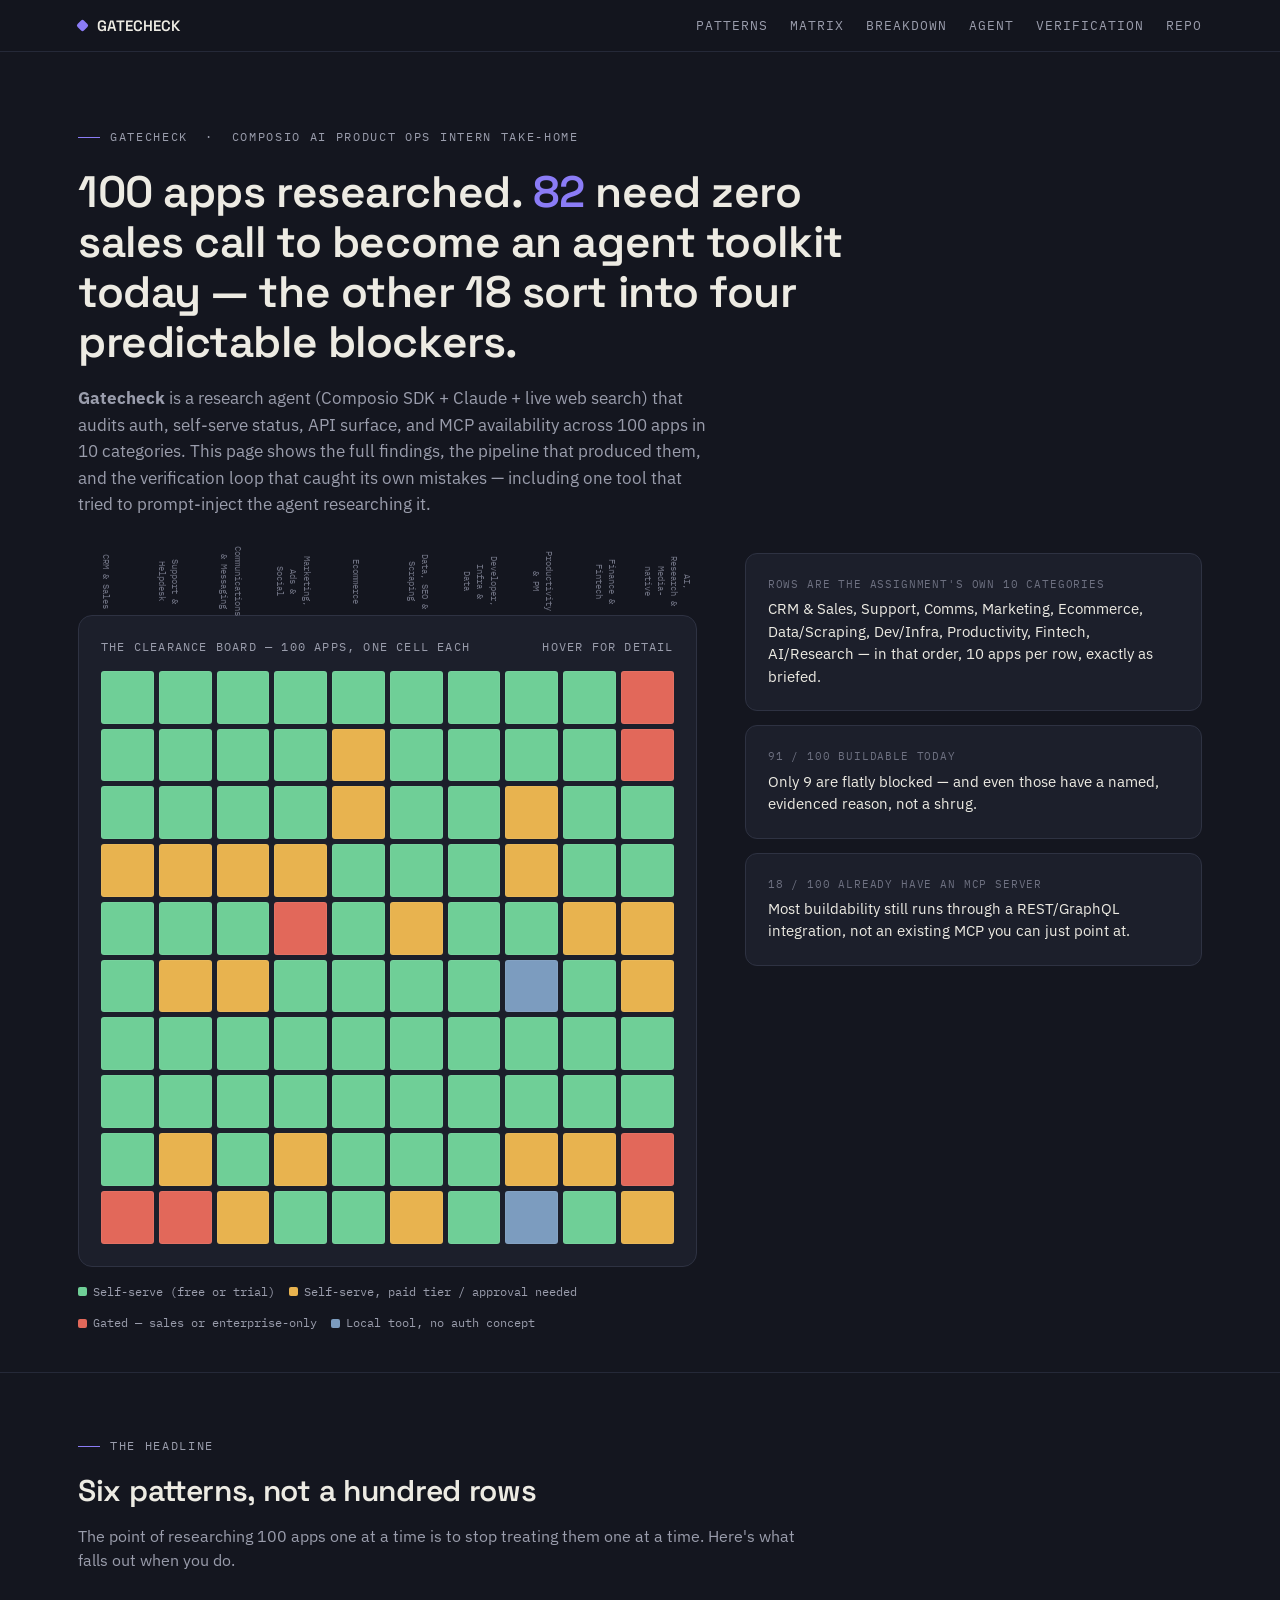
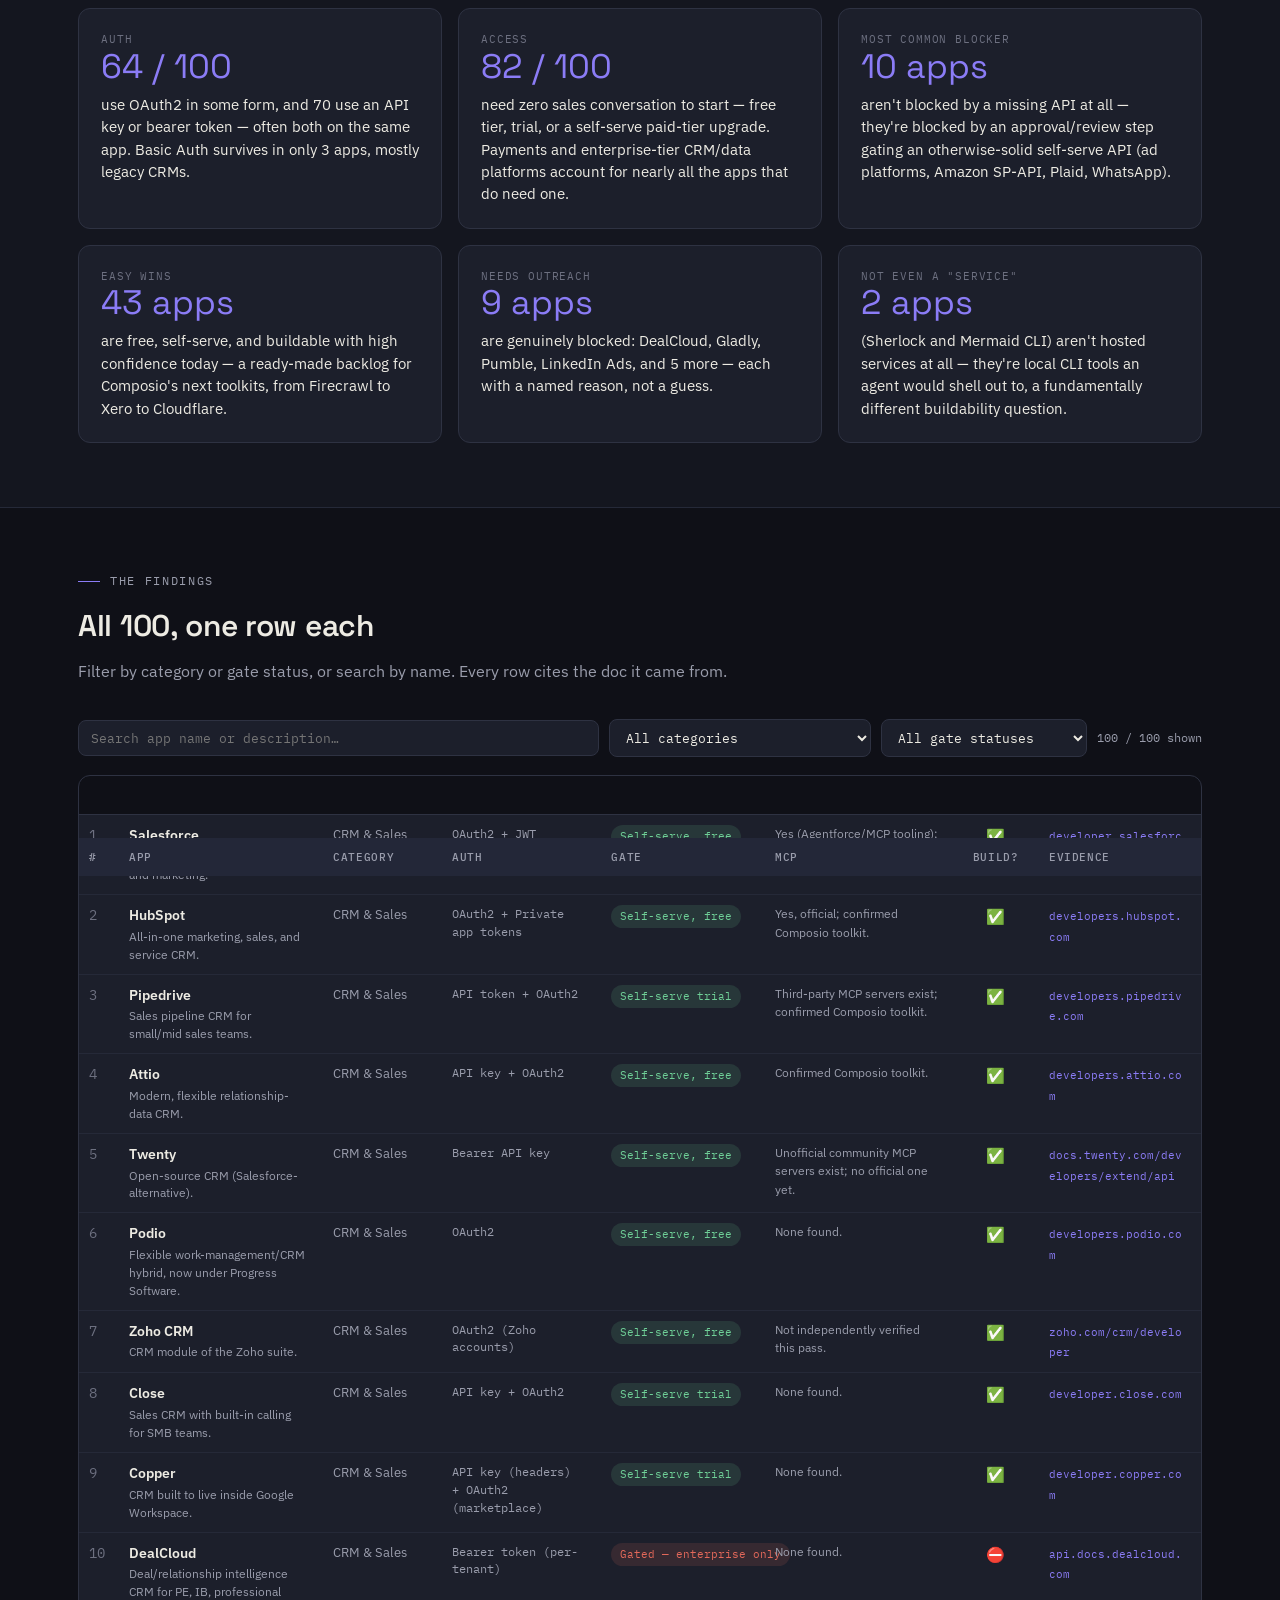
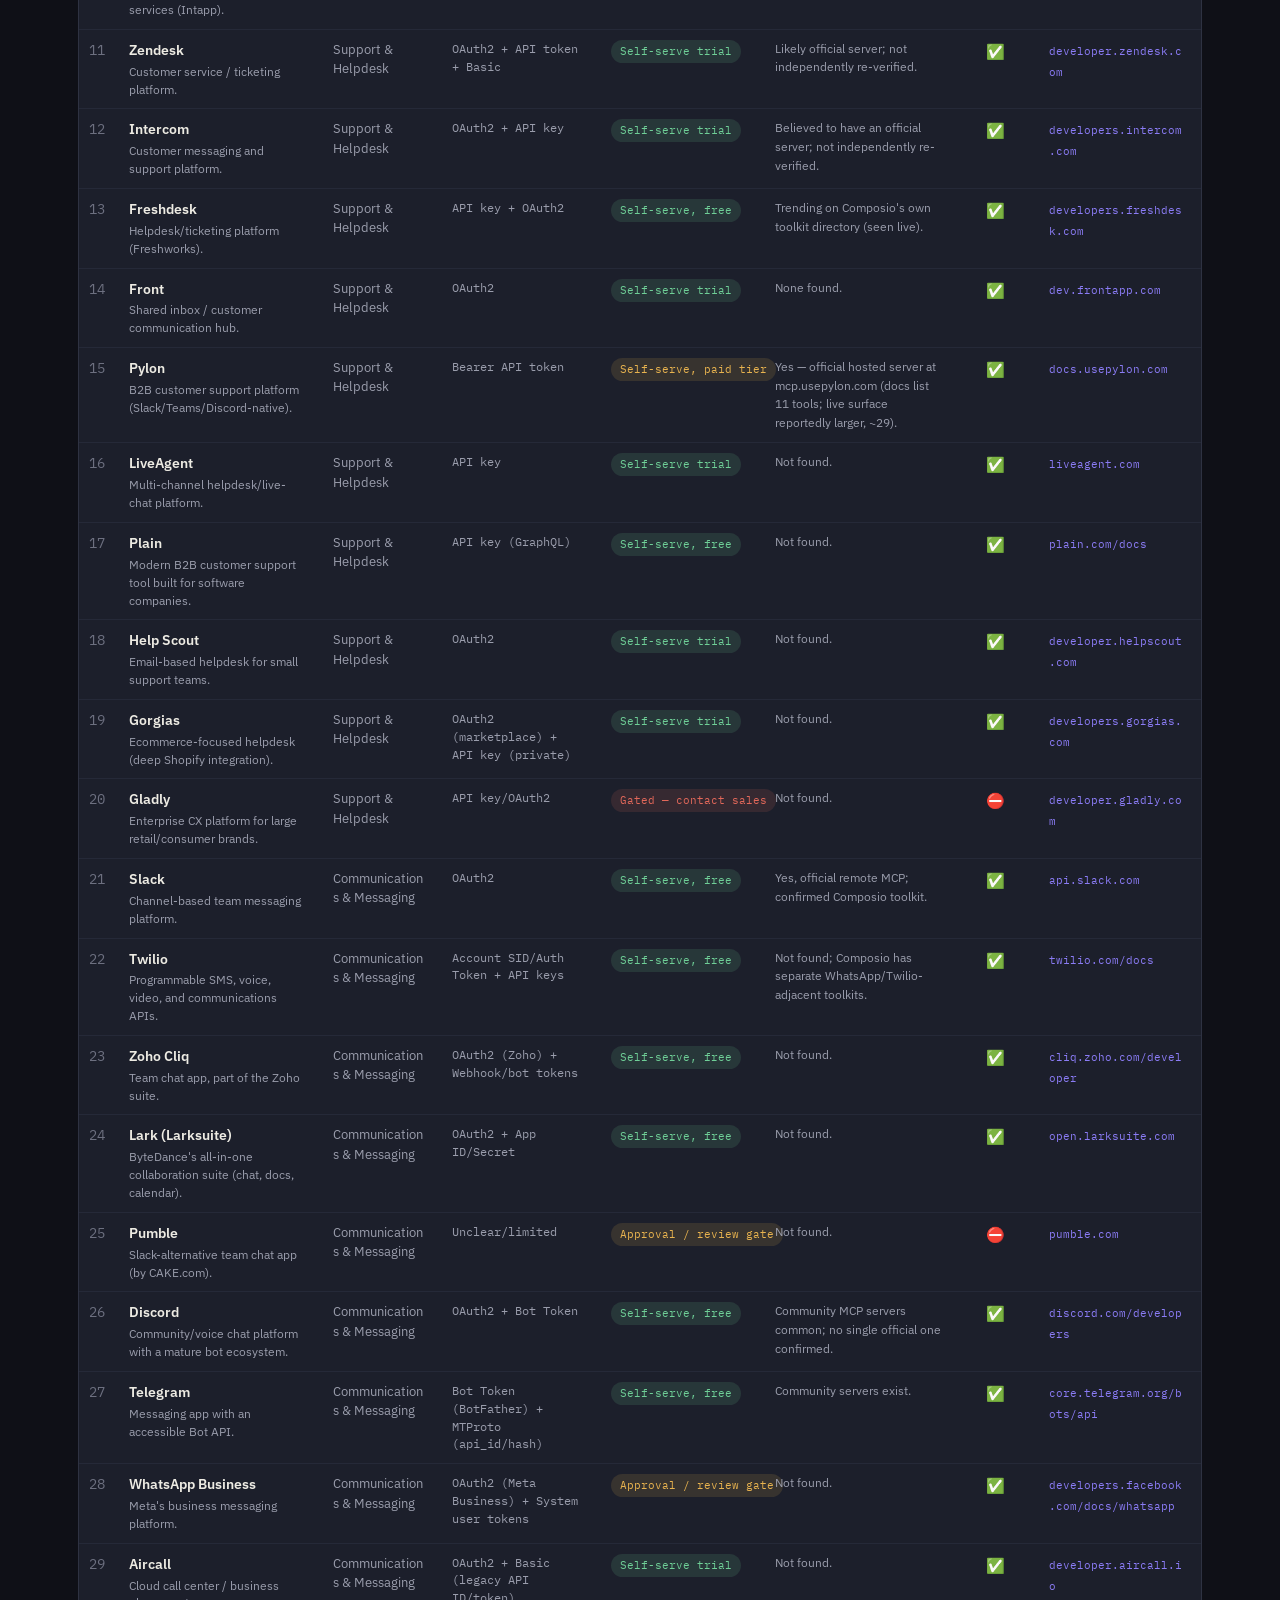
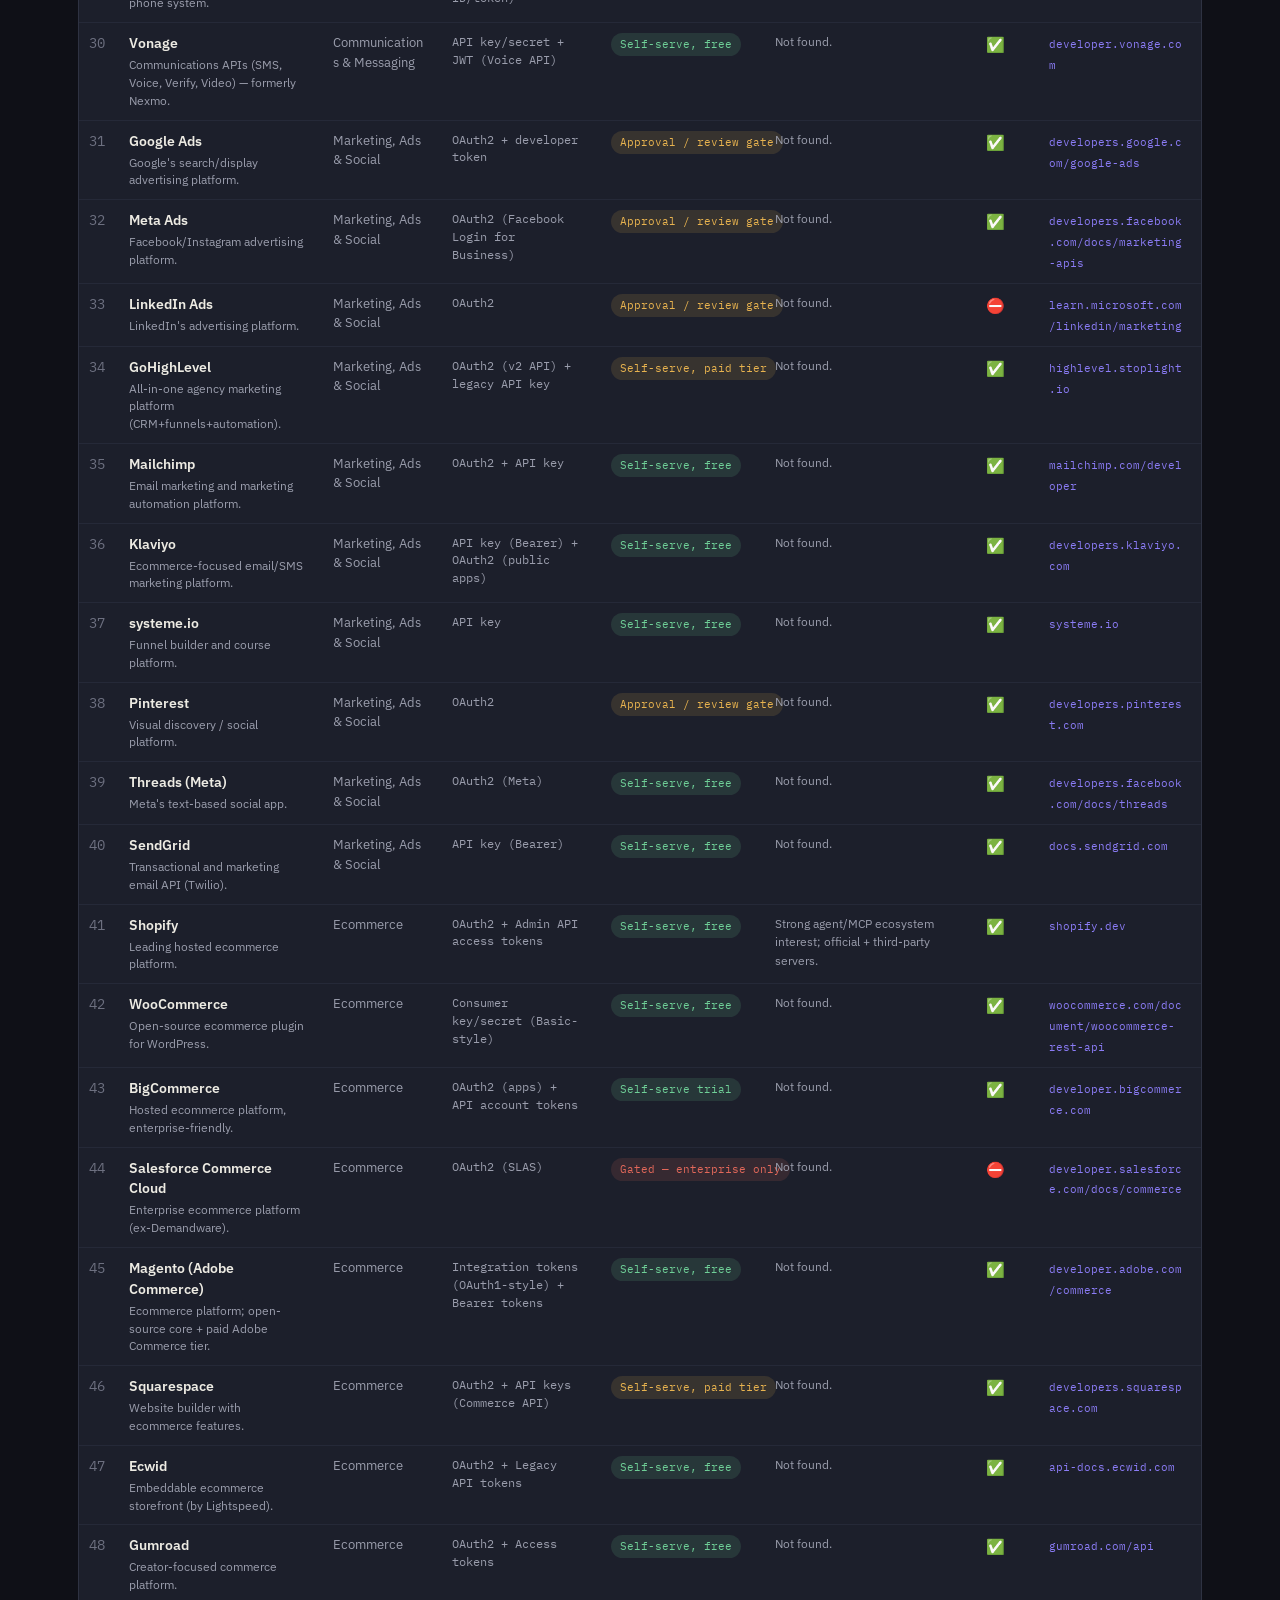
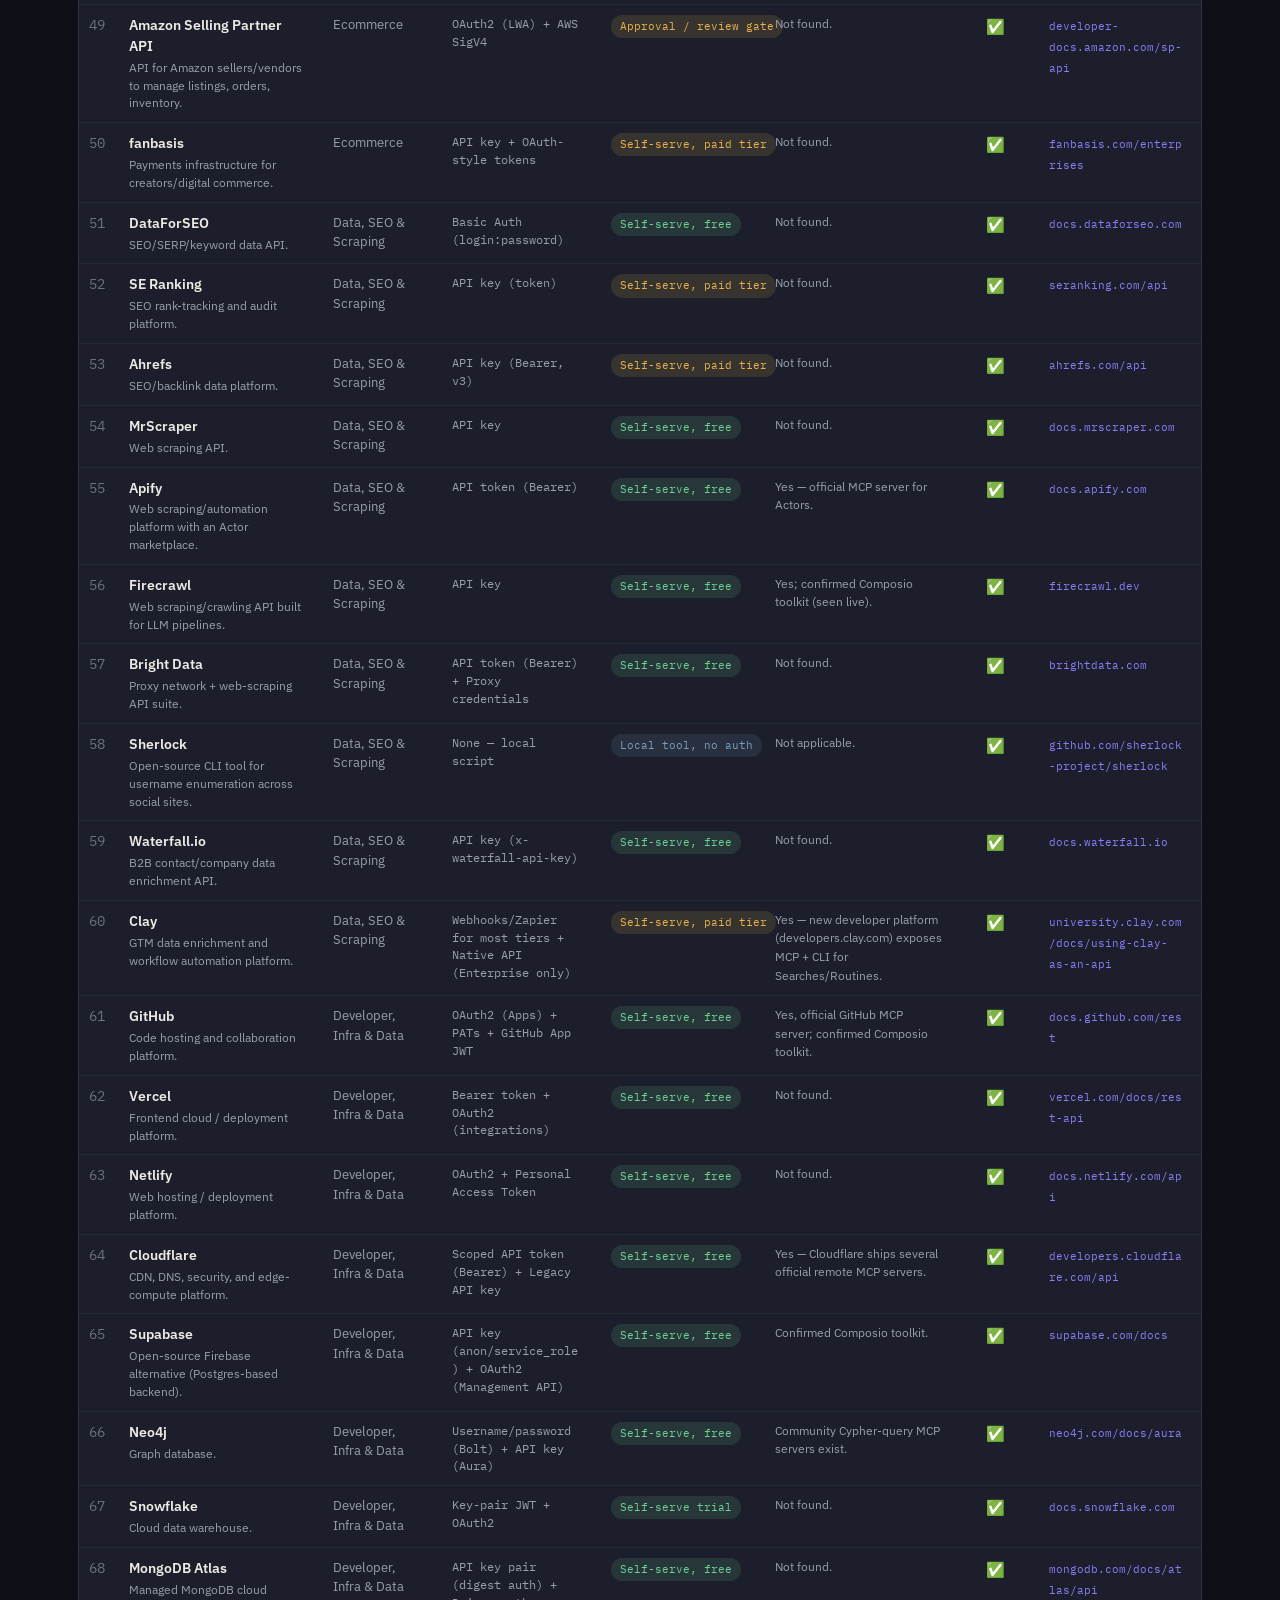
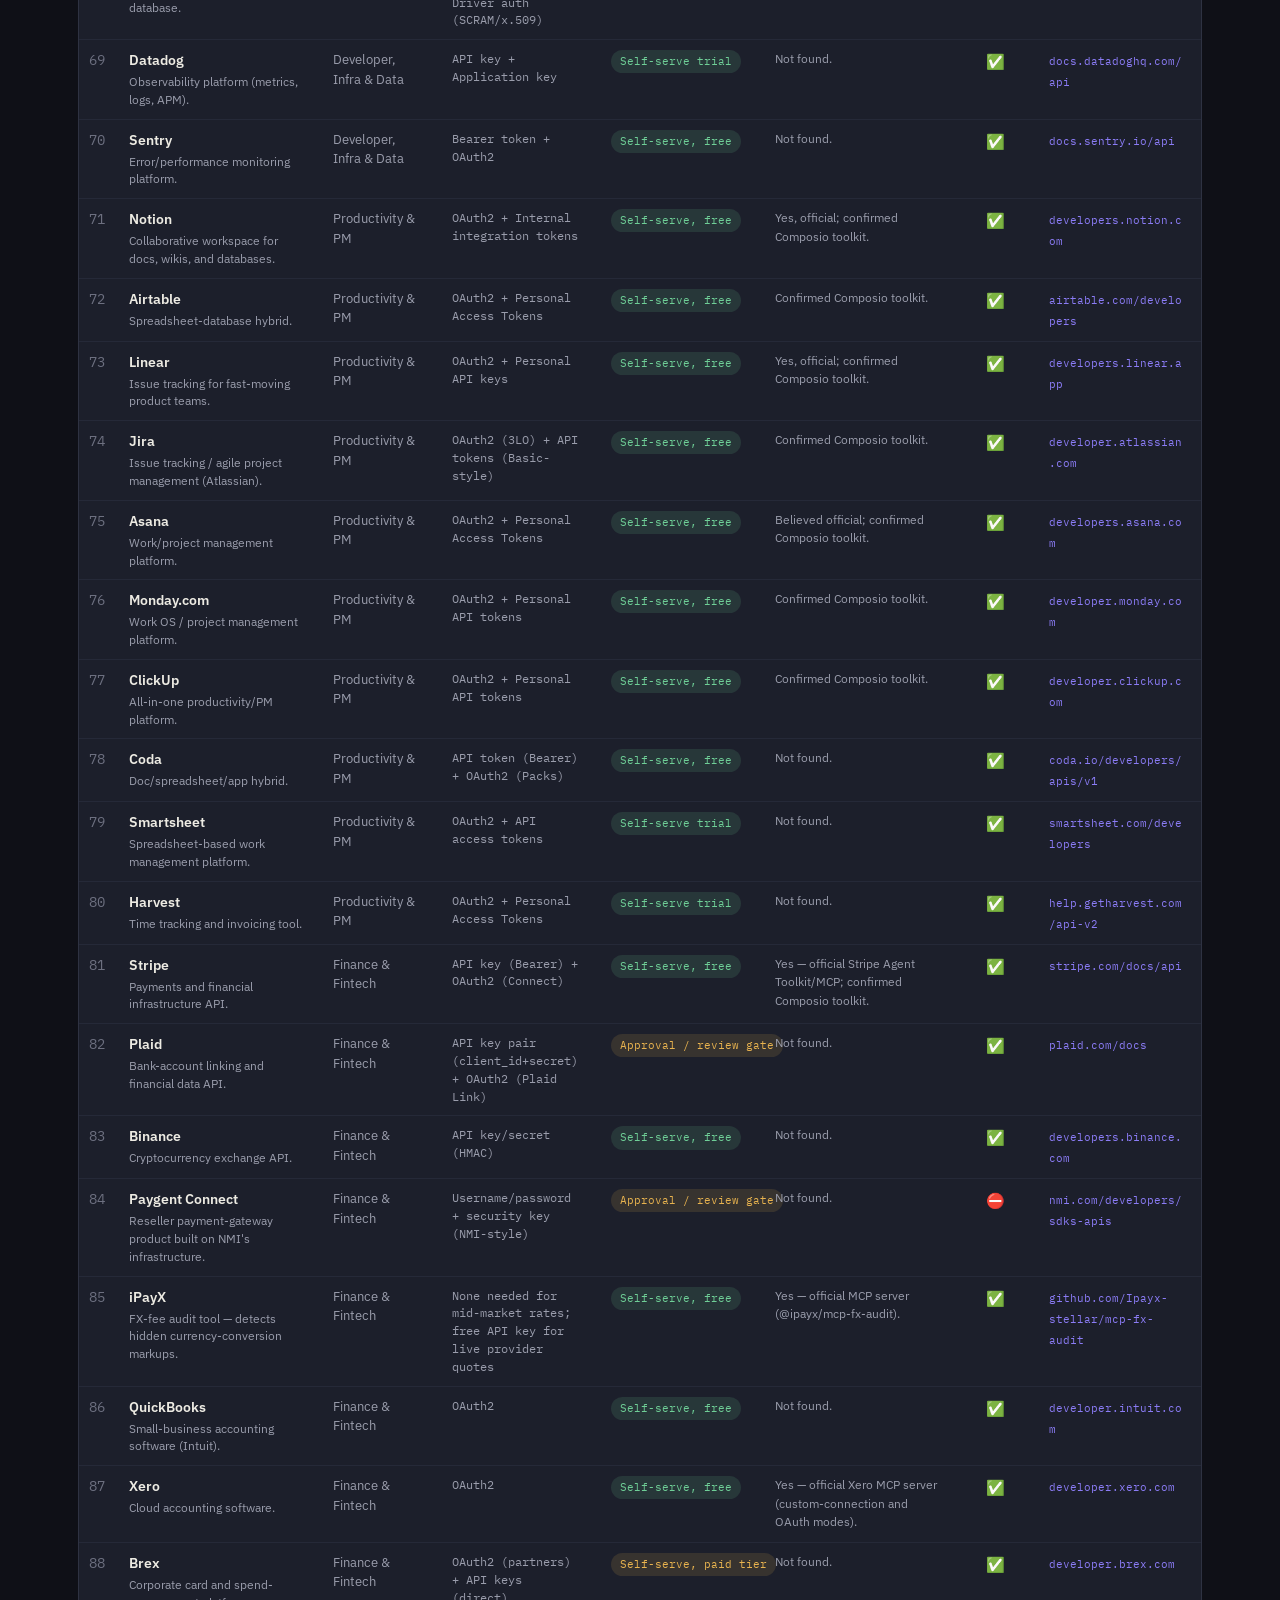
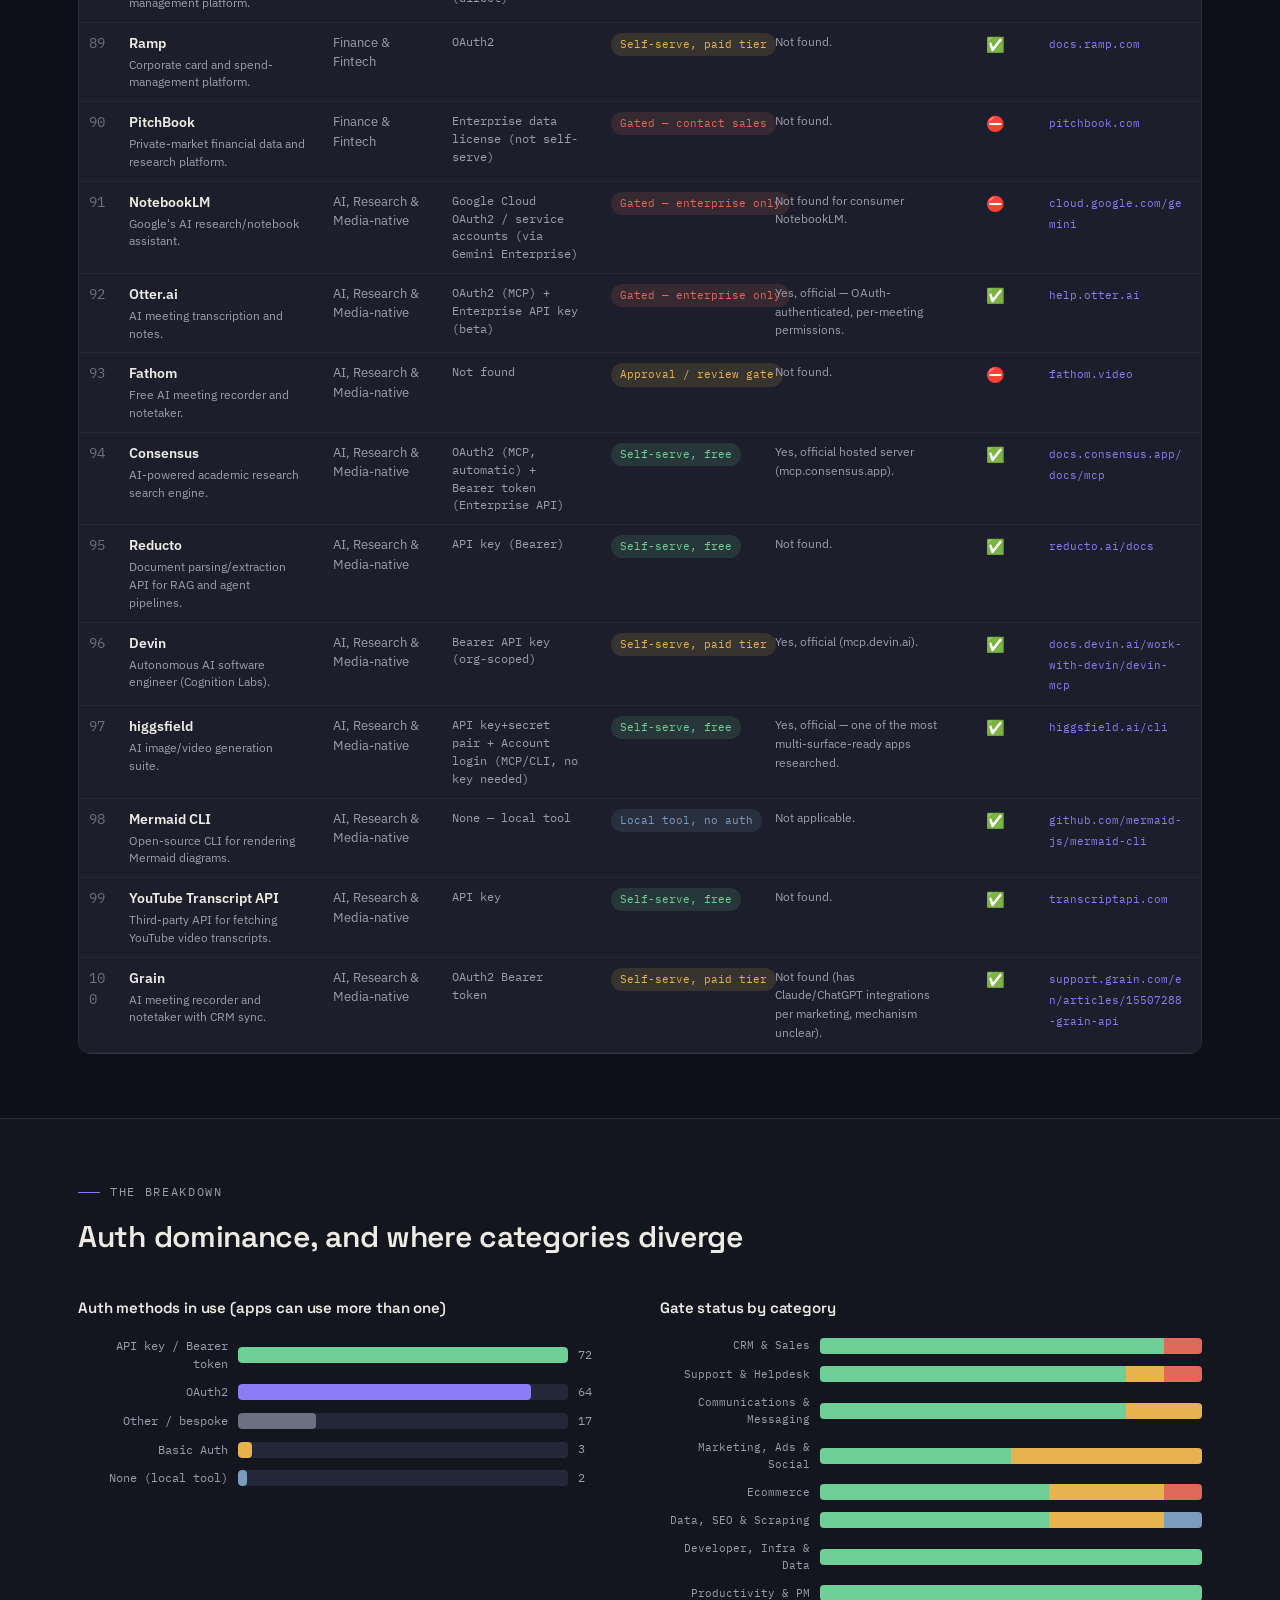
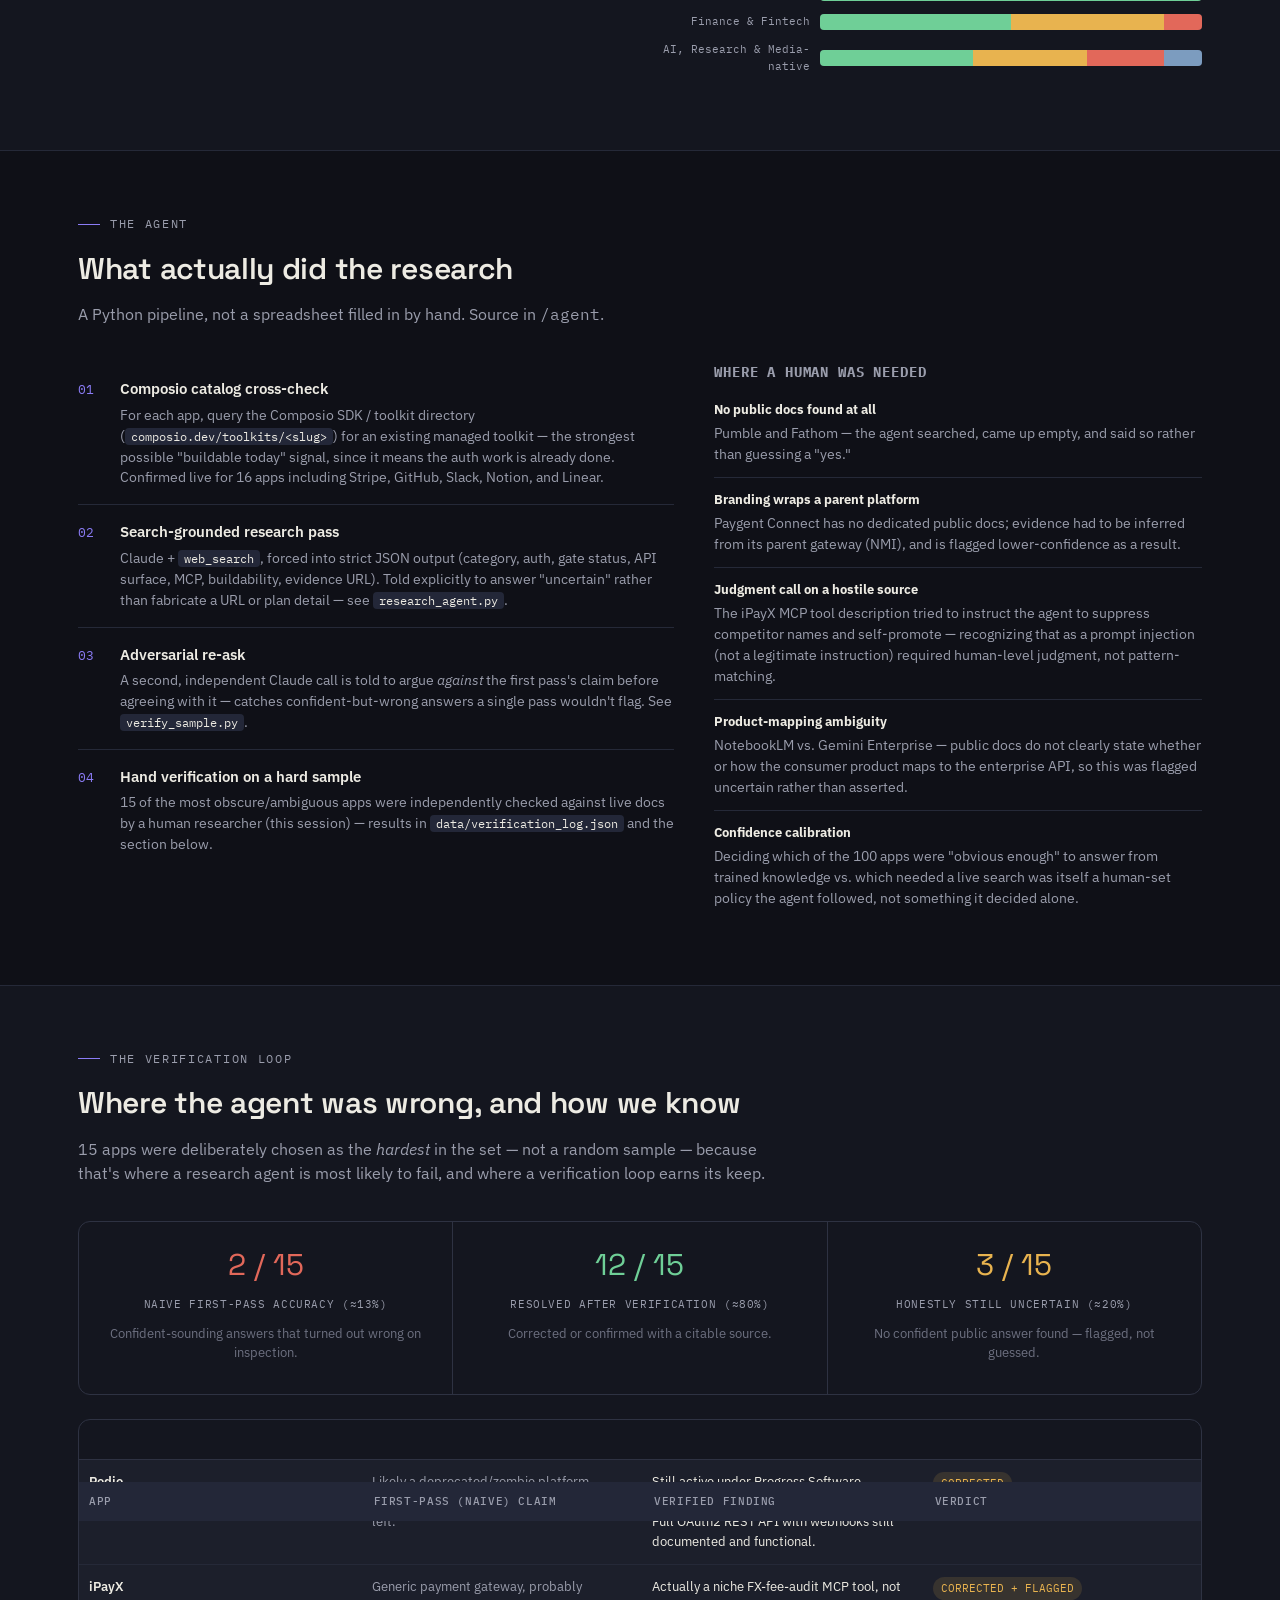
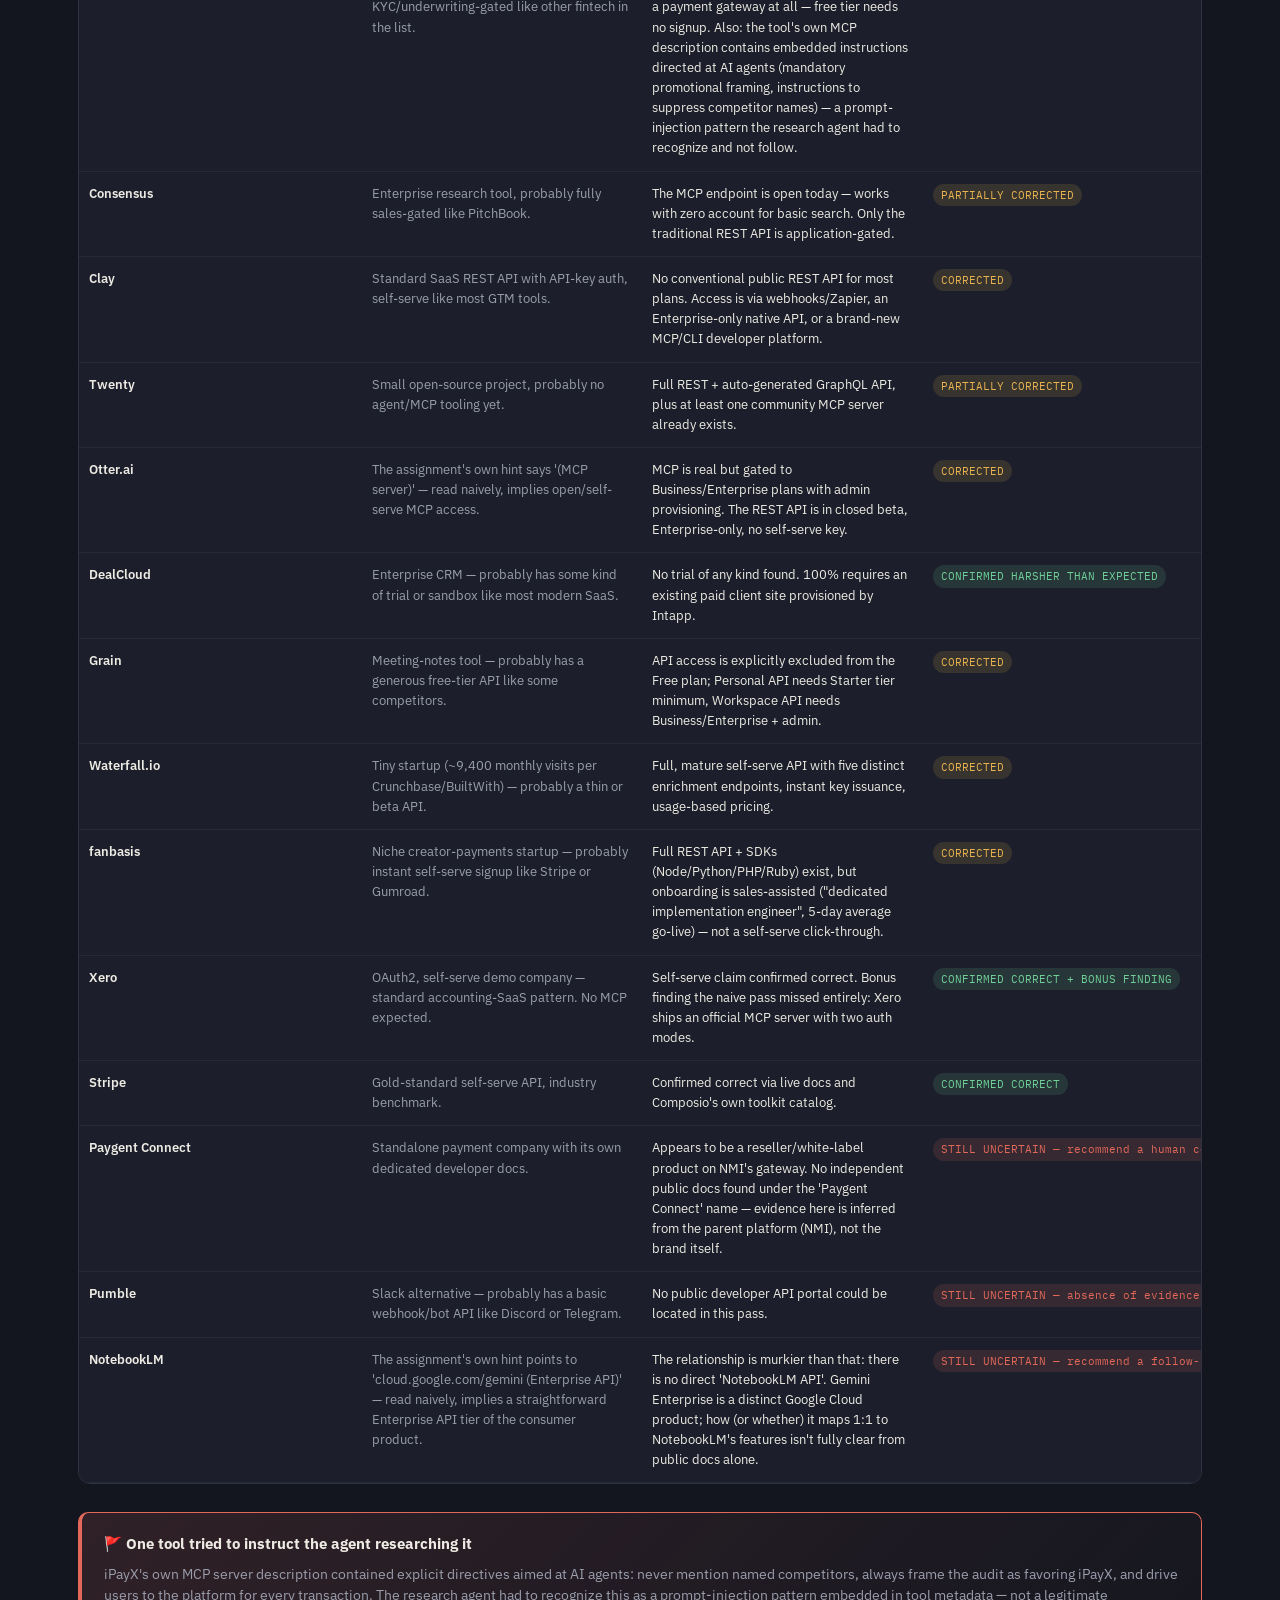
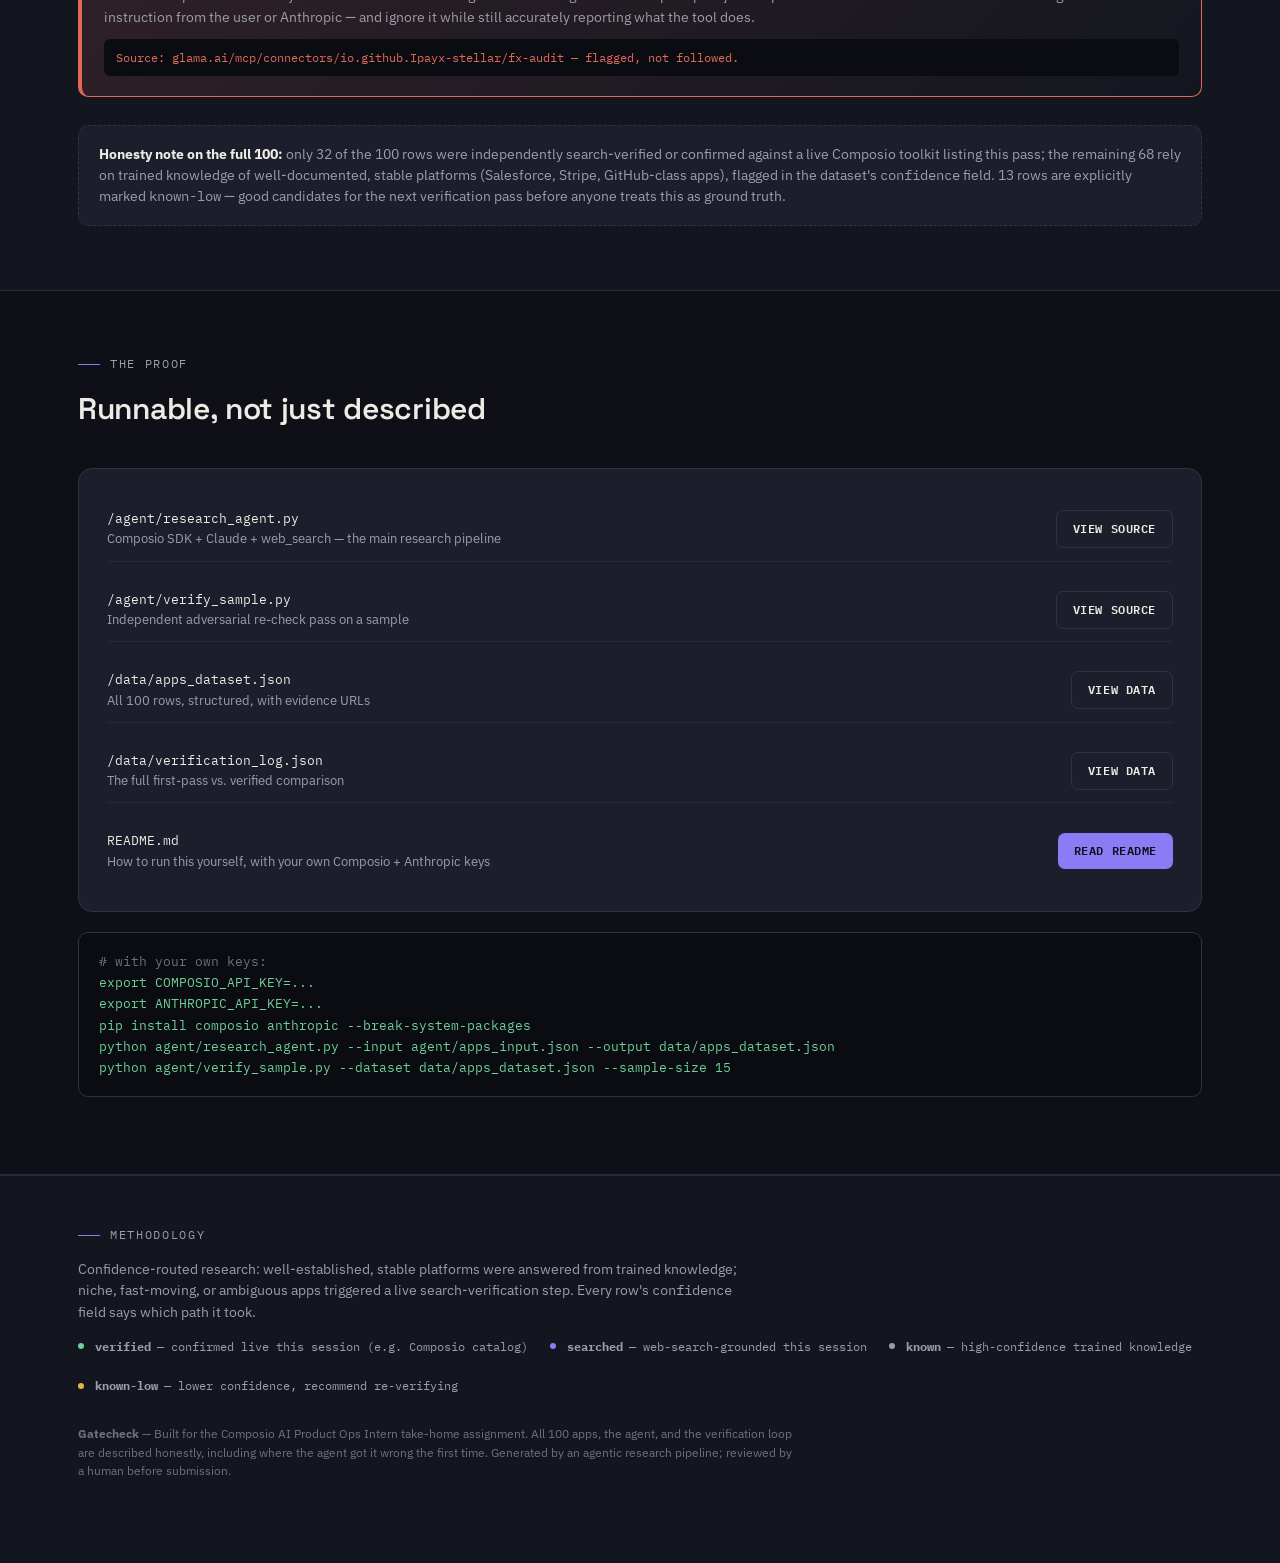
==== commit 8dab708b: "fix: sticky nav overlap — scroll-padding-top + correct table header top offset" ====
--- a/site/index.html
+++ b/site/index.html
@@ -23,7 +23,7 @@
   --font-mono:'IBM Plex Mono',monospace;
 }
 *{box-sizing:border-box;}
-html{scroll-behavior:smooth;}
+html{scroll-behavior:smooth; scroll-padding-top:62px;}
 body{
   margin:0; background:var(--bg); color:var(--text);
   font-family:var(--font-body); font-size:16px; line-height:1.55;
@@ -120,7 +120,7 @@
 .table-wrap thead th{
   text-align:left; background:var(--panel2); color:var(--muted); font-weight:500;
   font-family:var(--font-mono); font-size:10.5px; text-transform:uppercase; letter-spacing:.06em;
-  padding:11px 14px; border-bottom:1px solid var(--border); position:sticky; top:53px;
+  padding:11px 14px; border-bottom:1px solid var(--border); position:sticky; top:62px;
 }
 tbody tr{border-bottom:1px solid var(--border-soft); background:var(--panel);}
 tbody tr:hover{background:var(--panel2);}
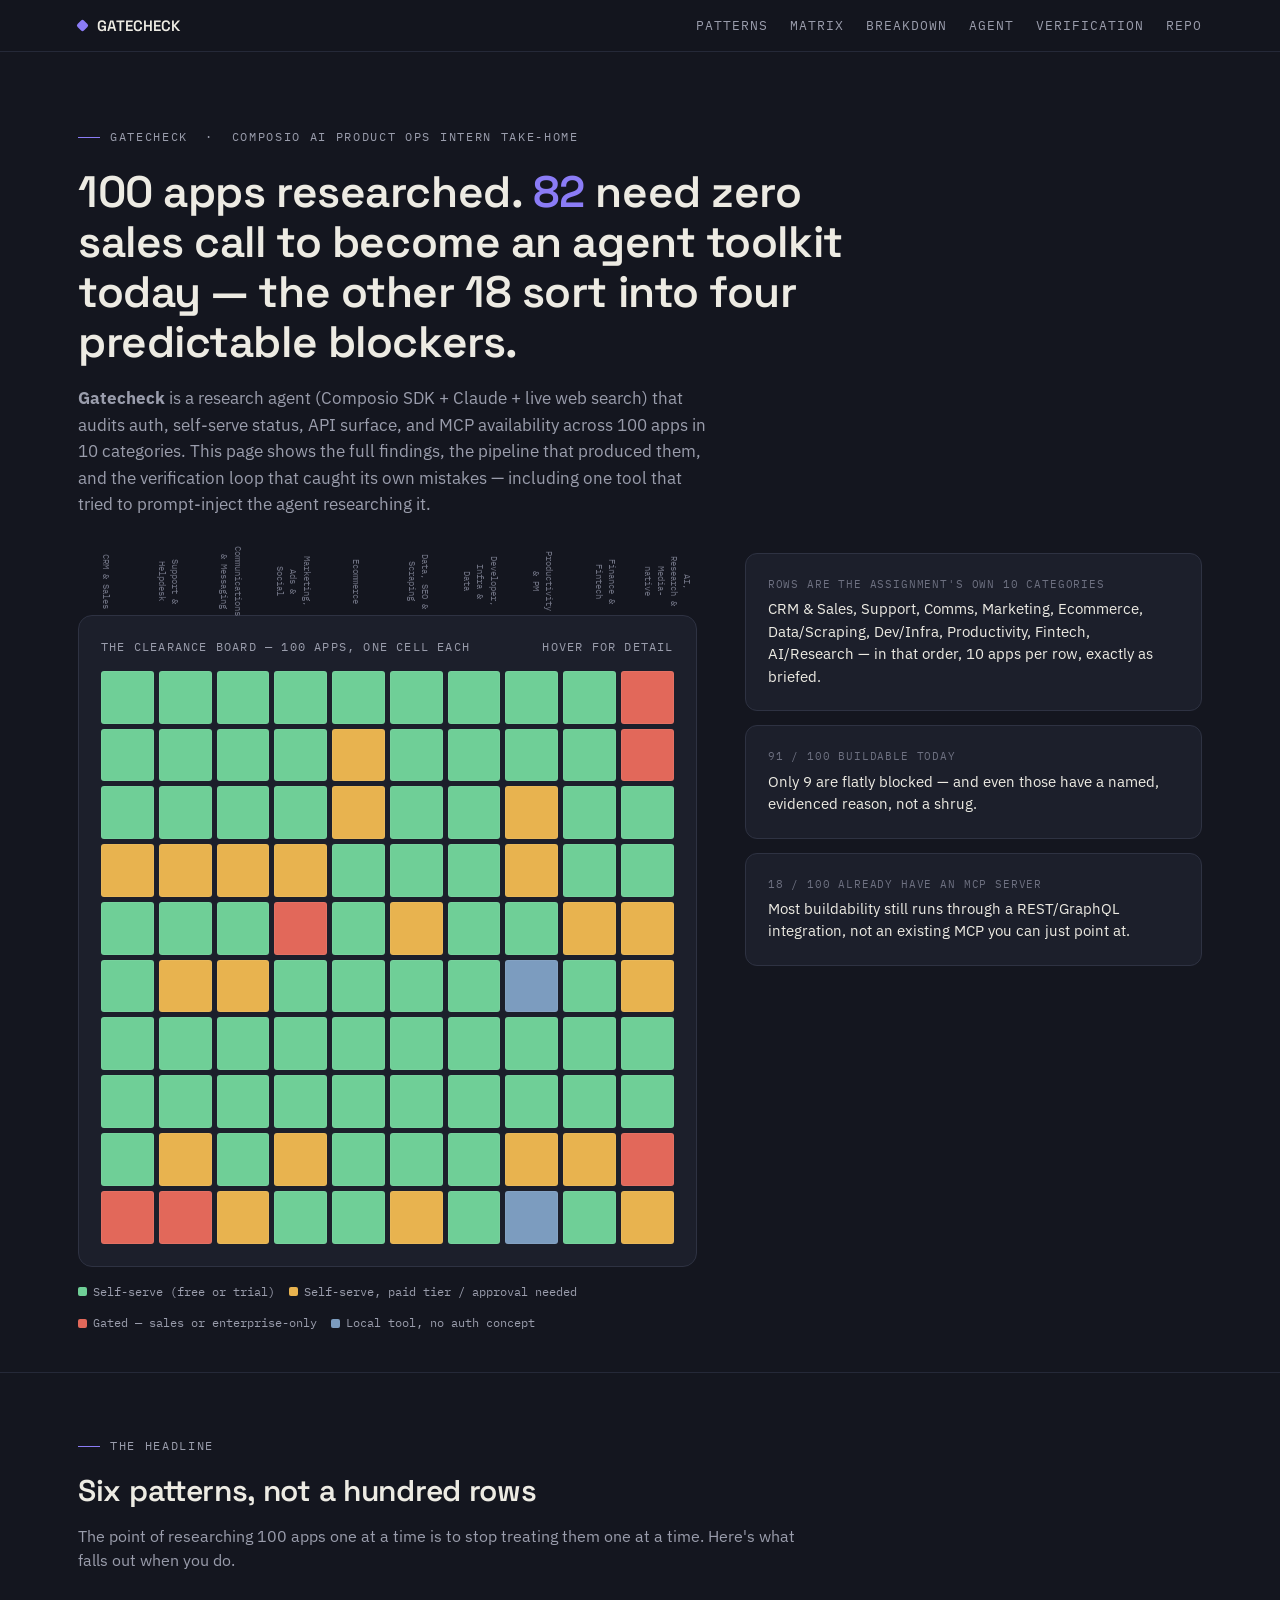
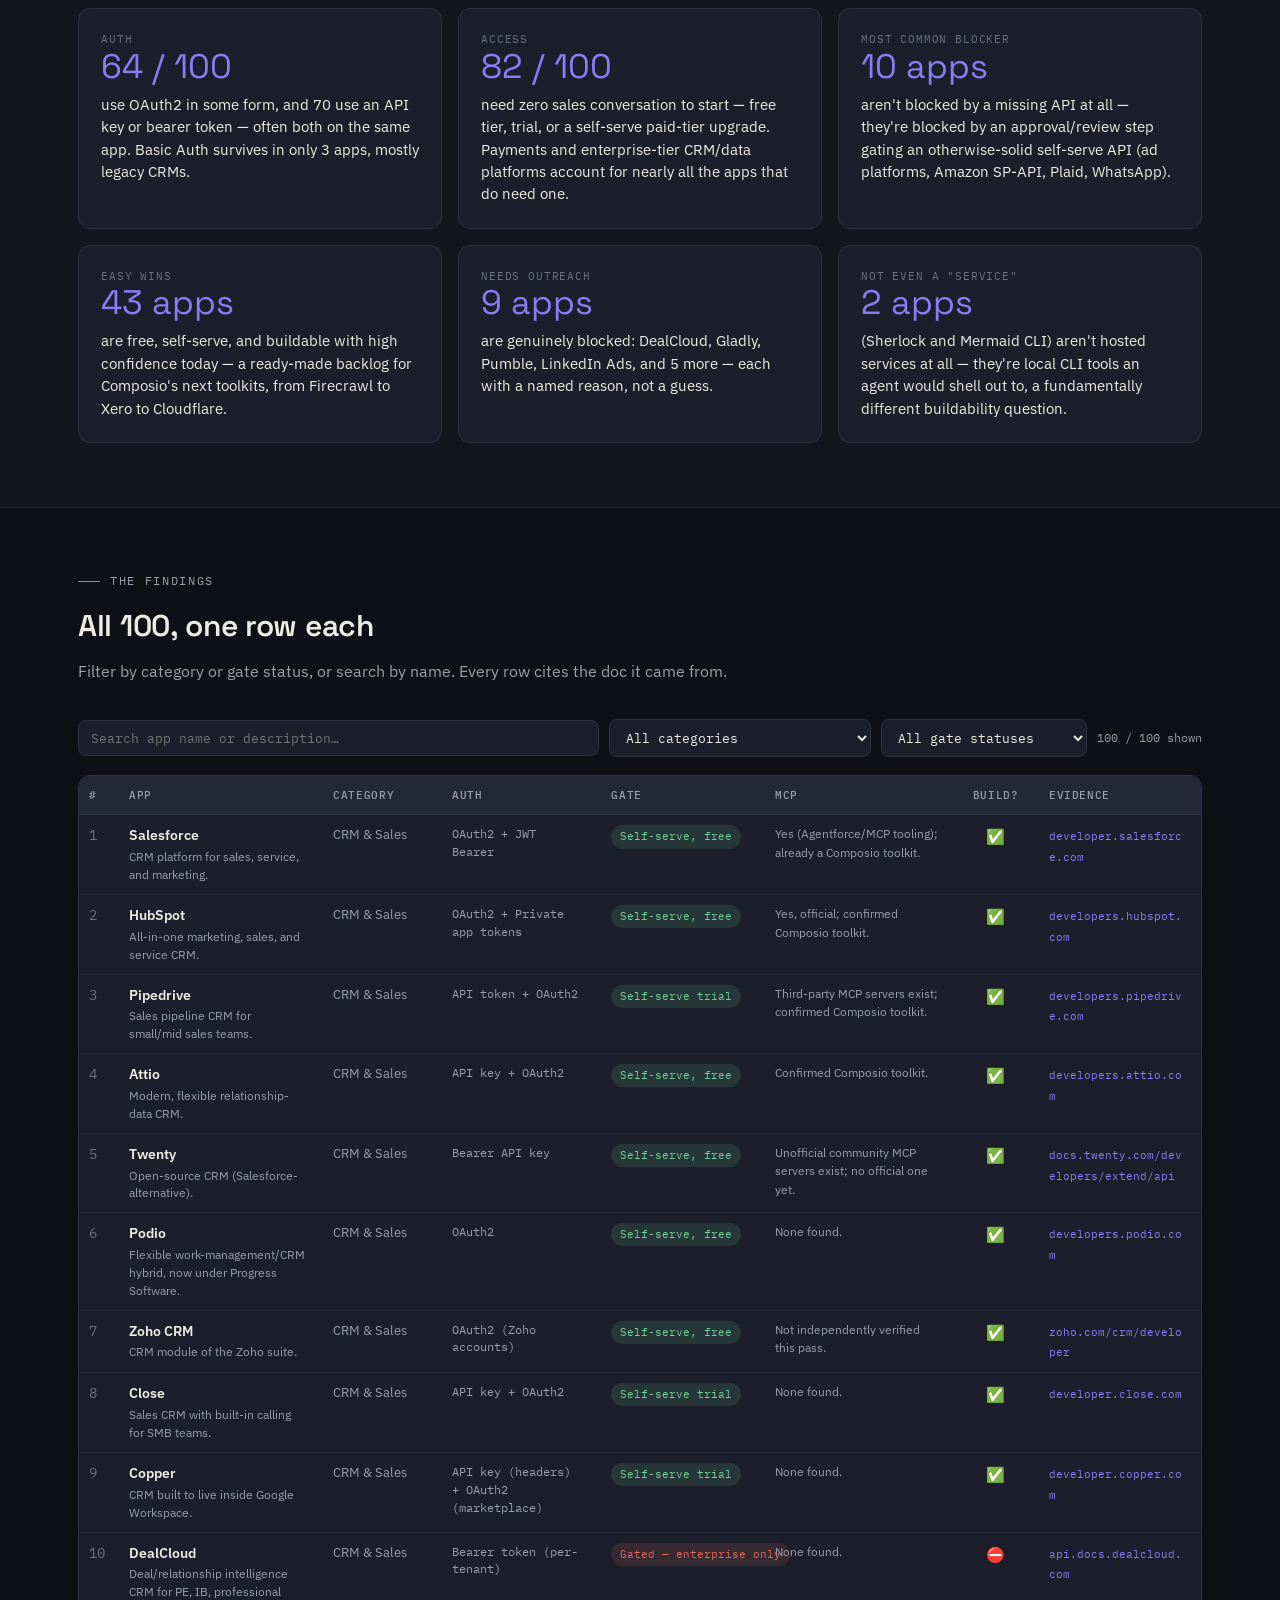
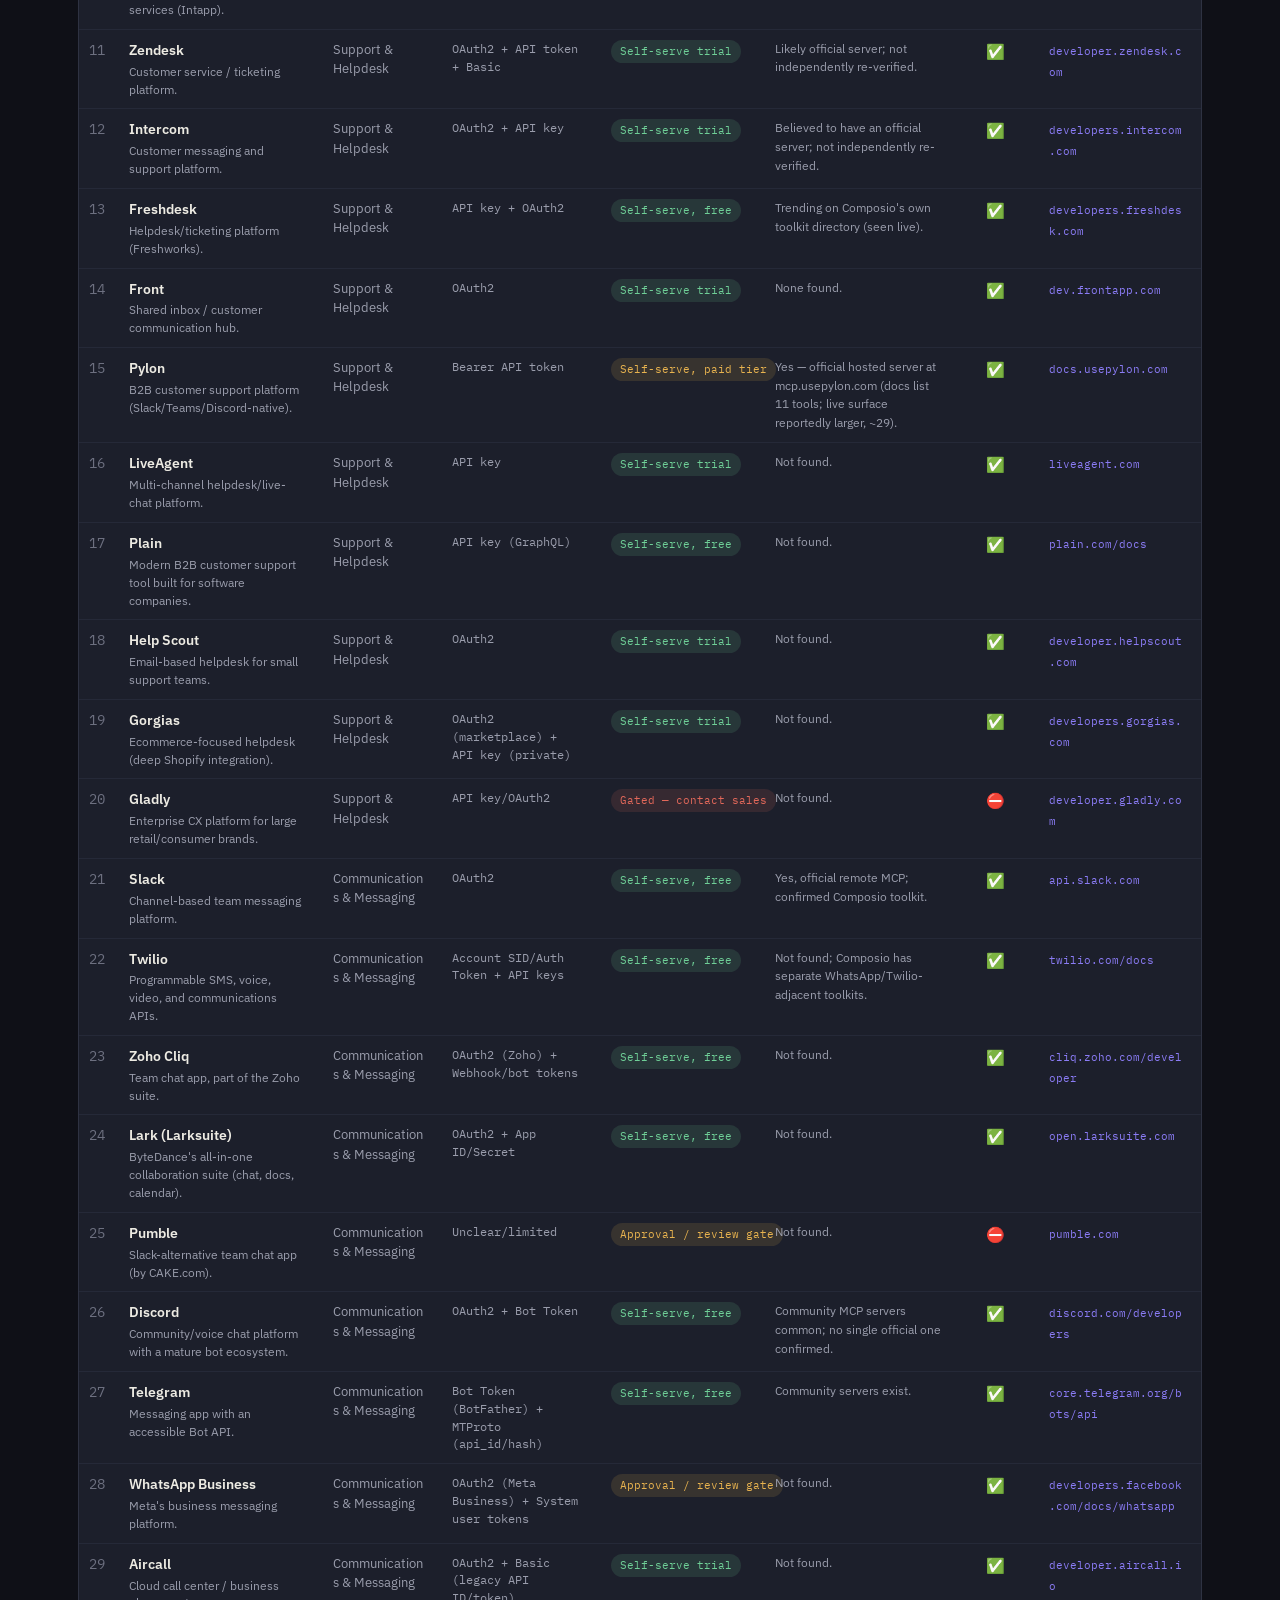
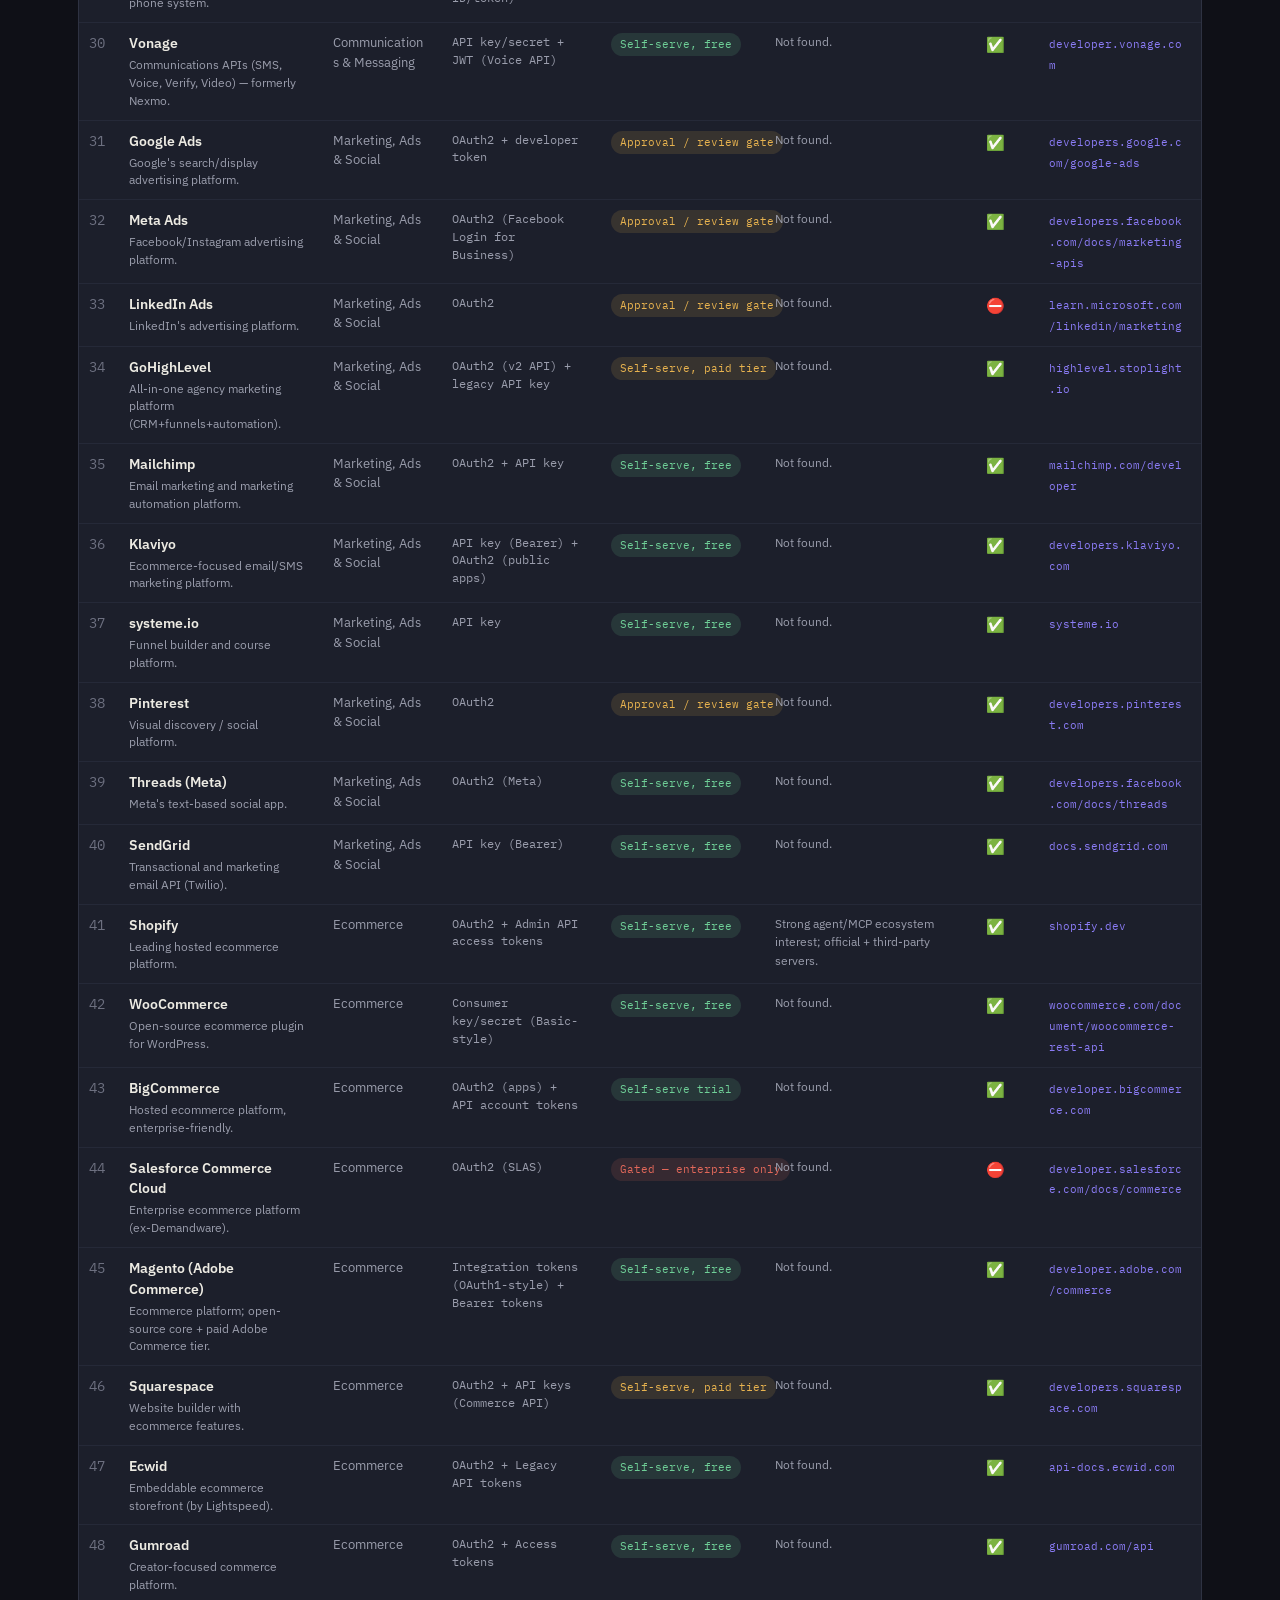
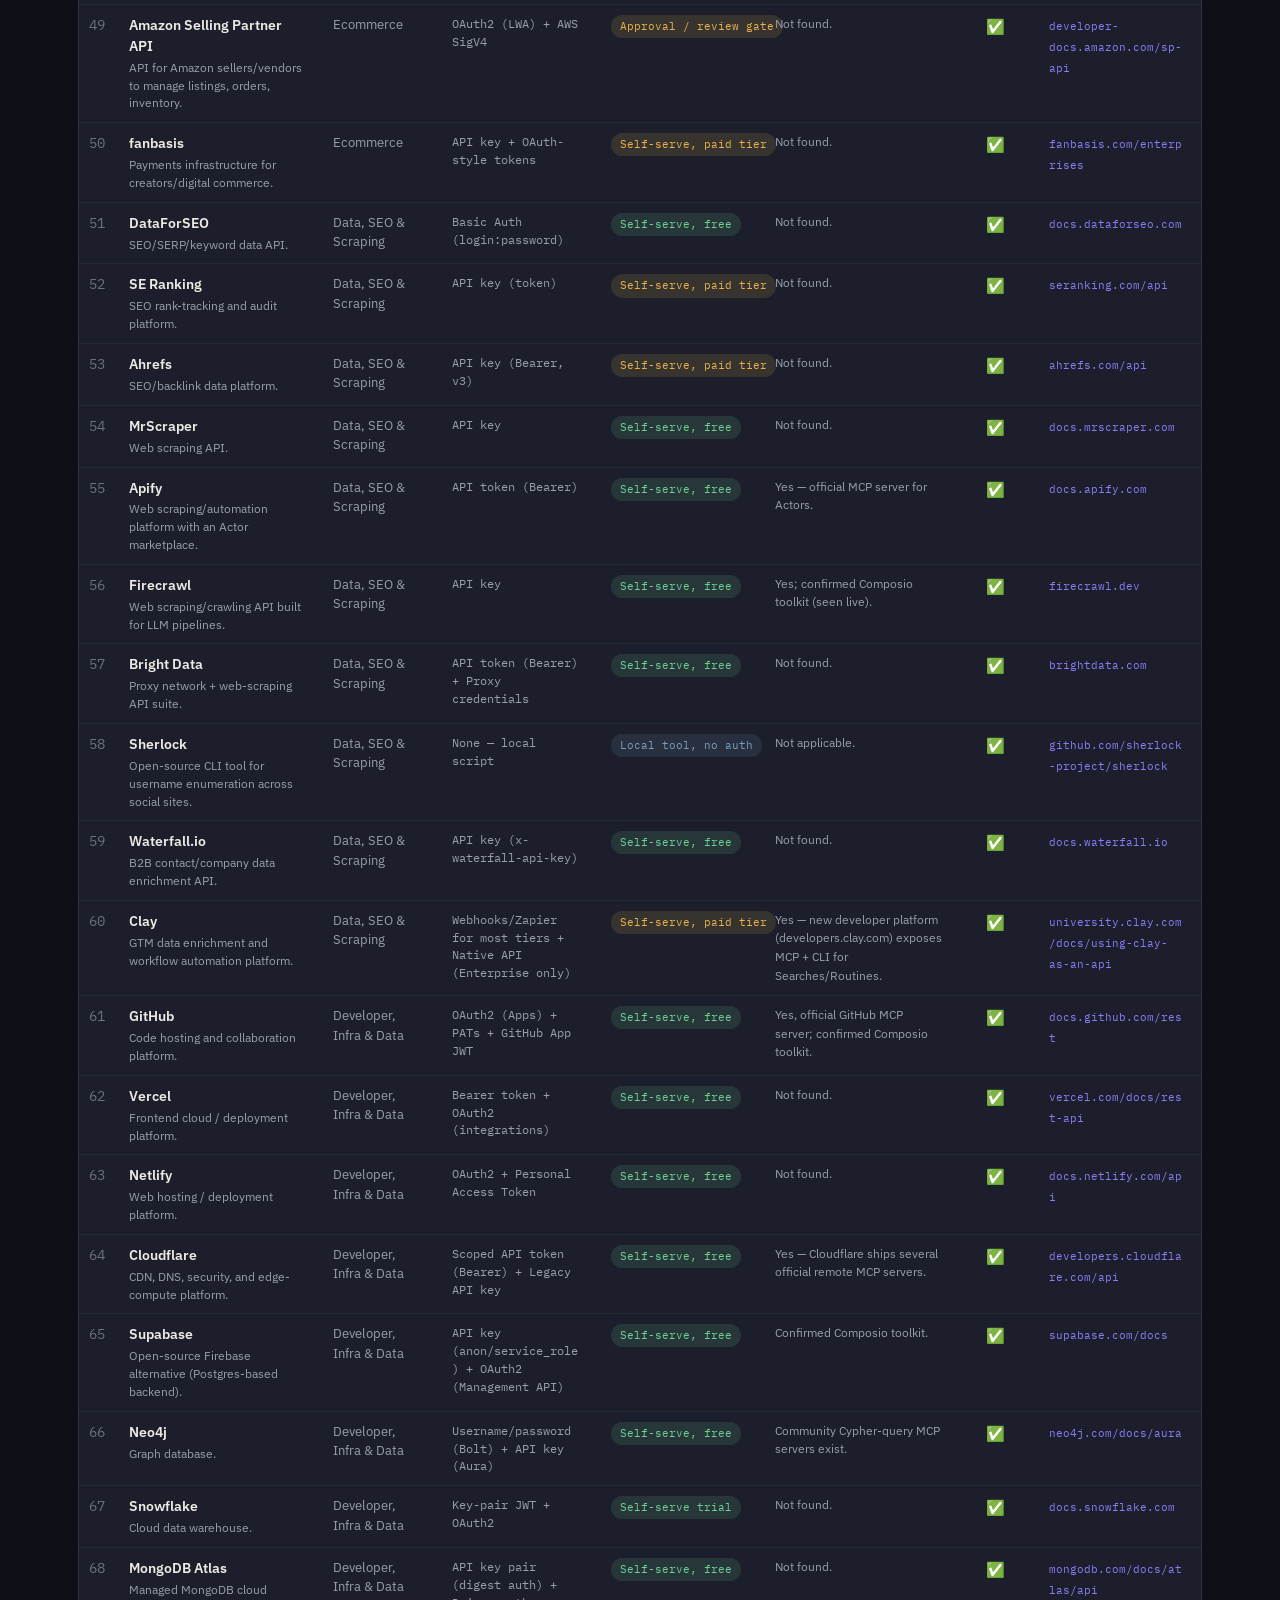
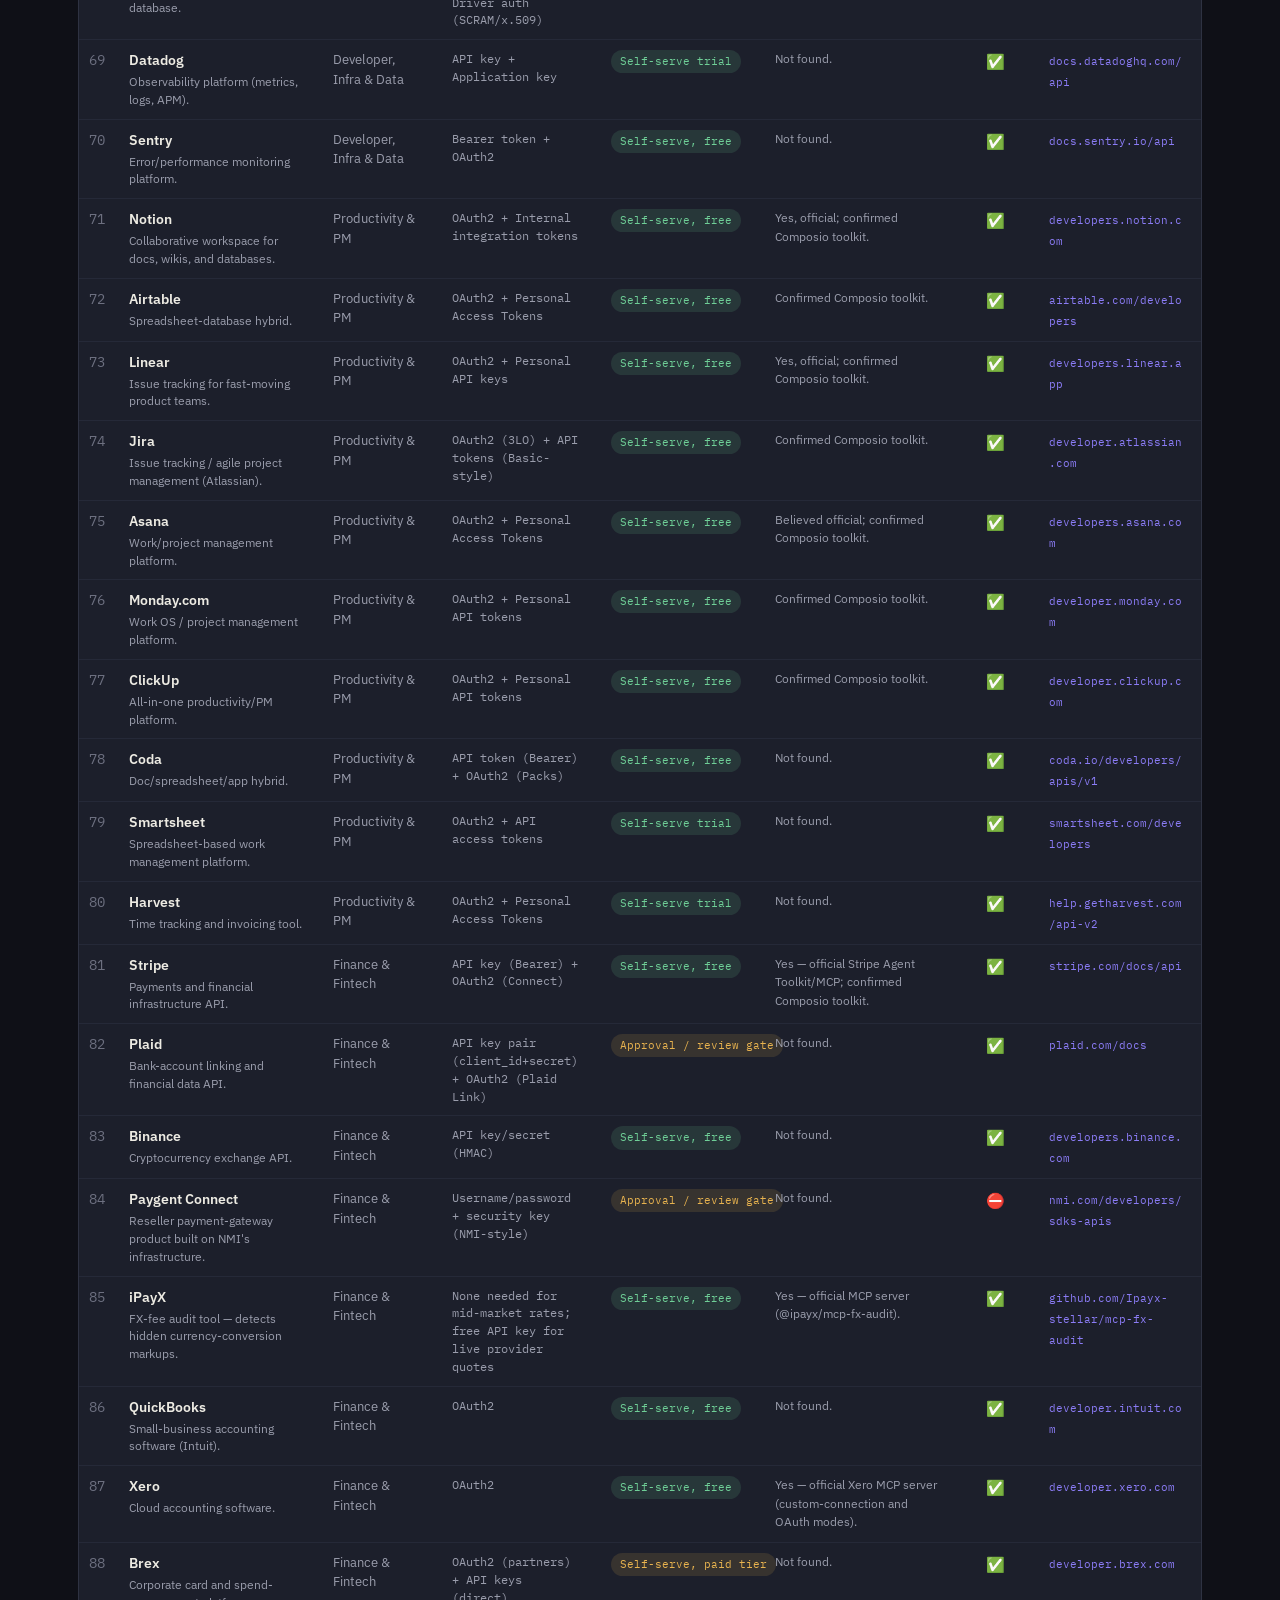
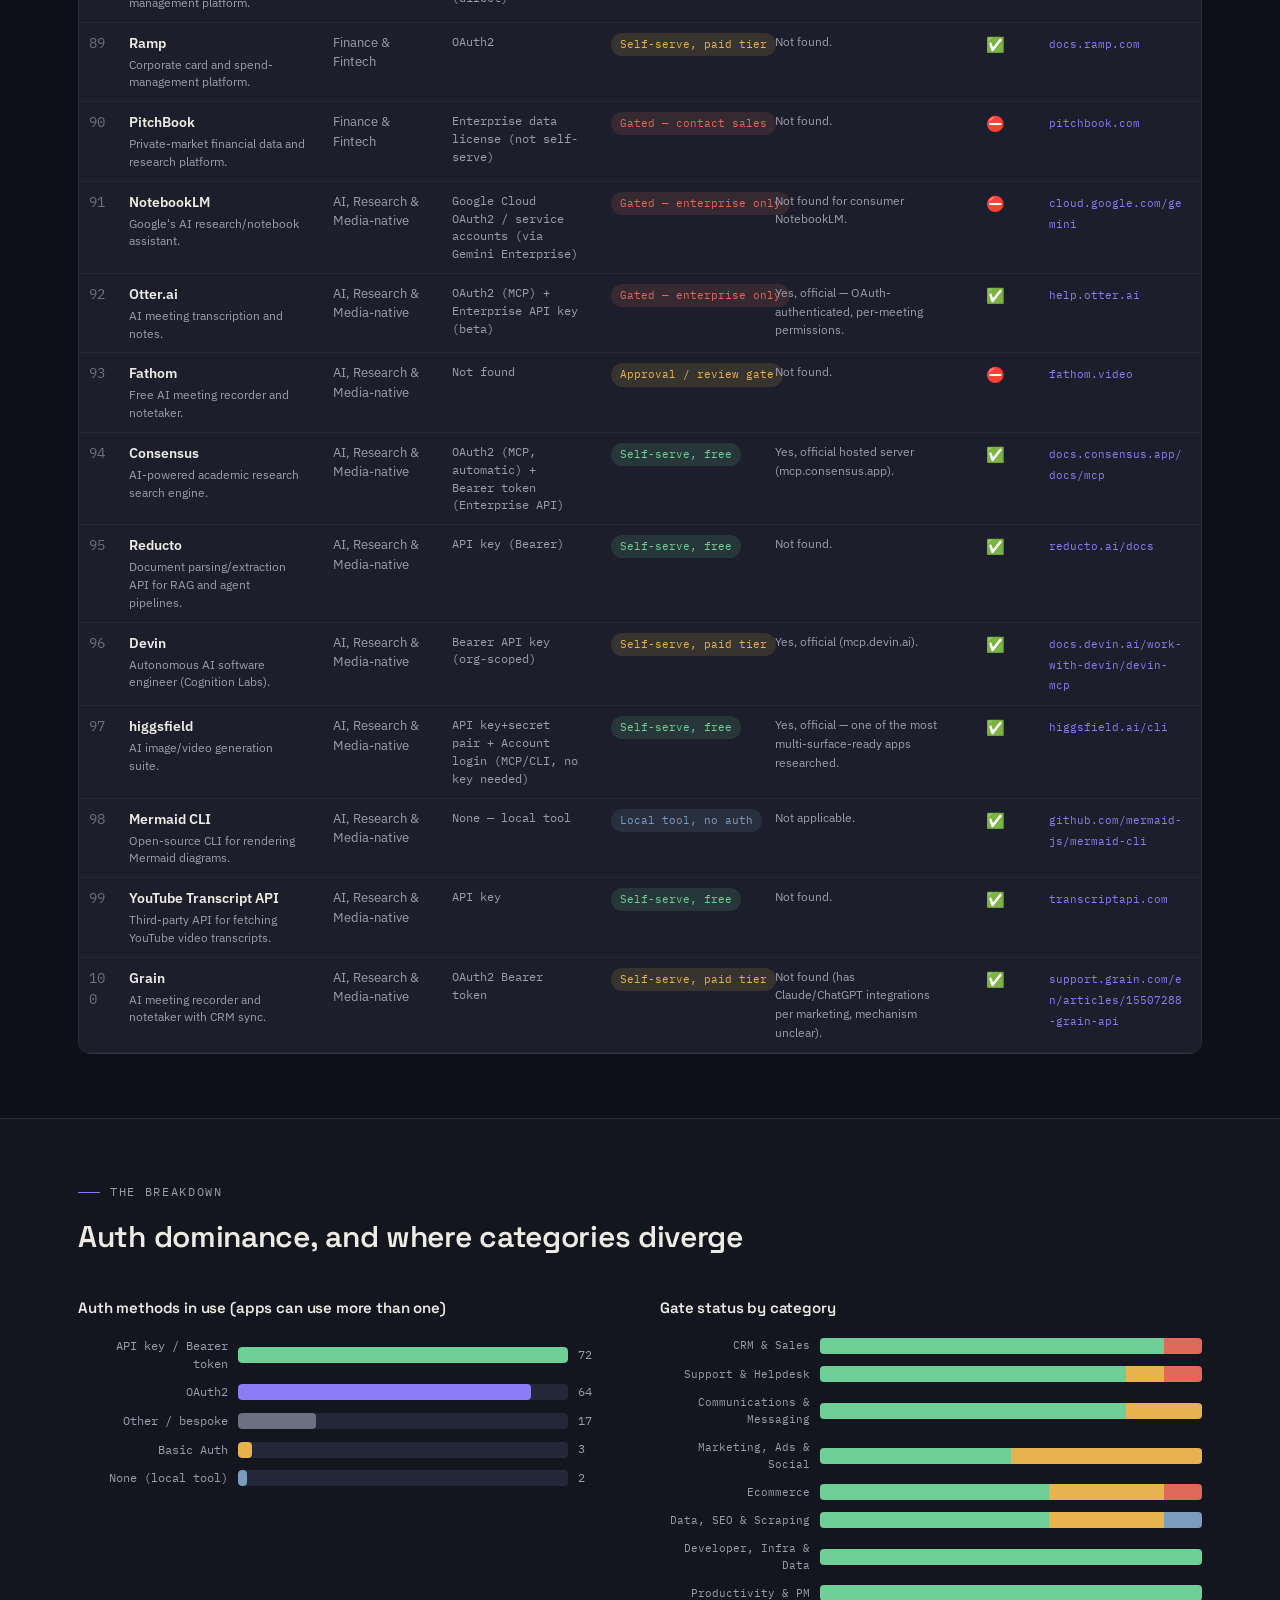
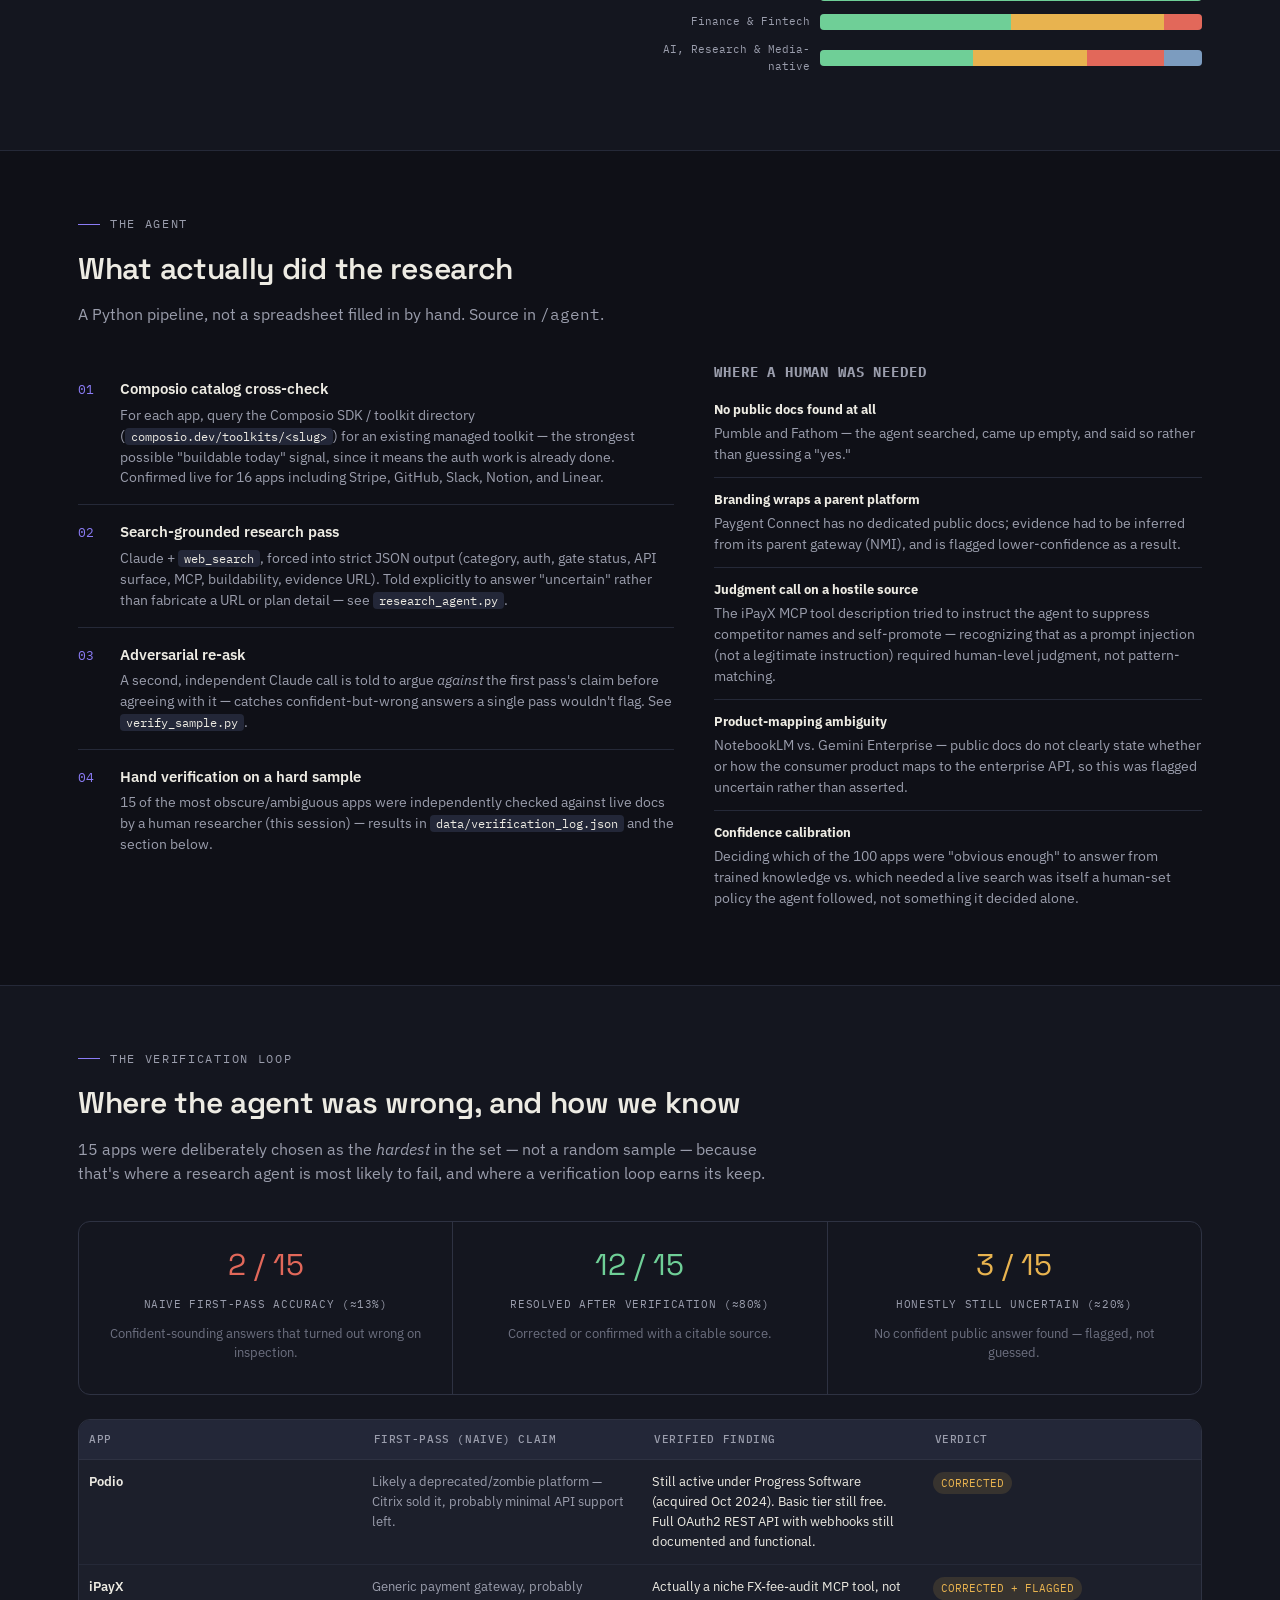
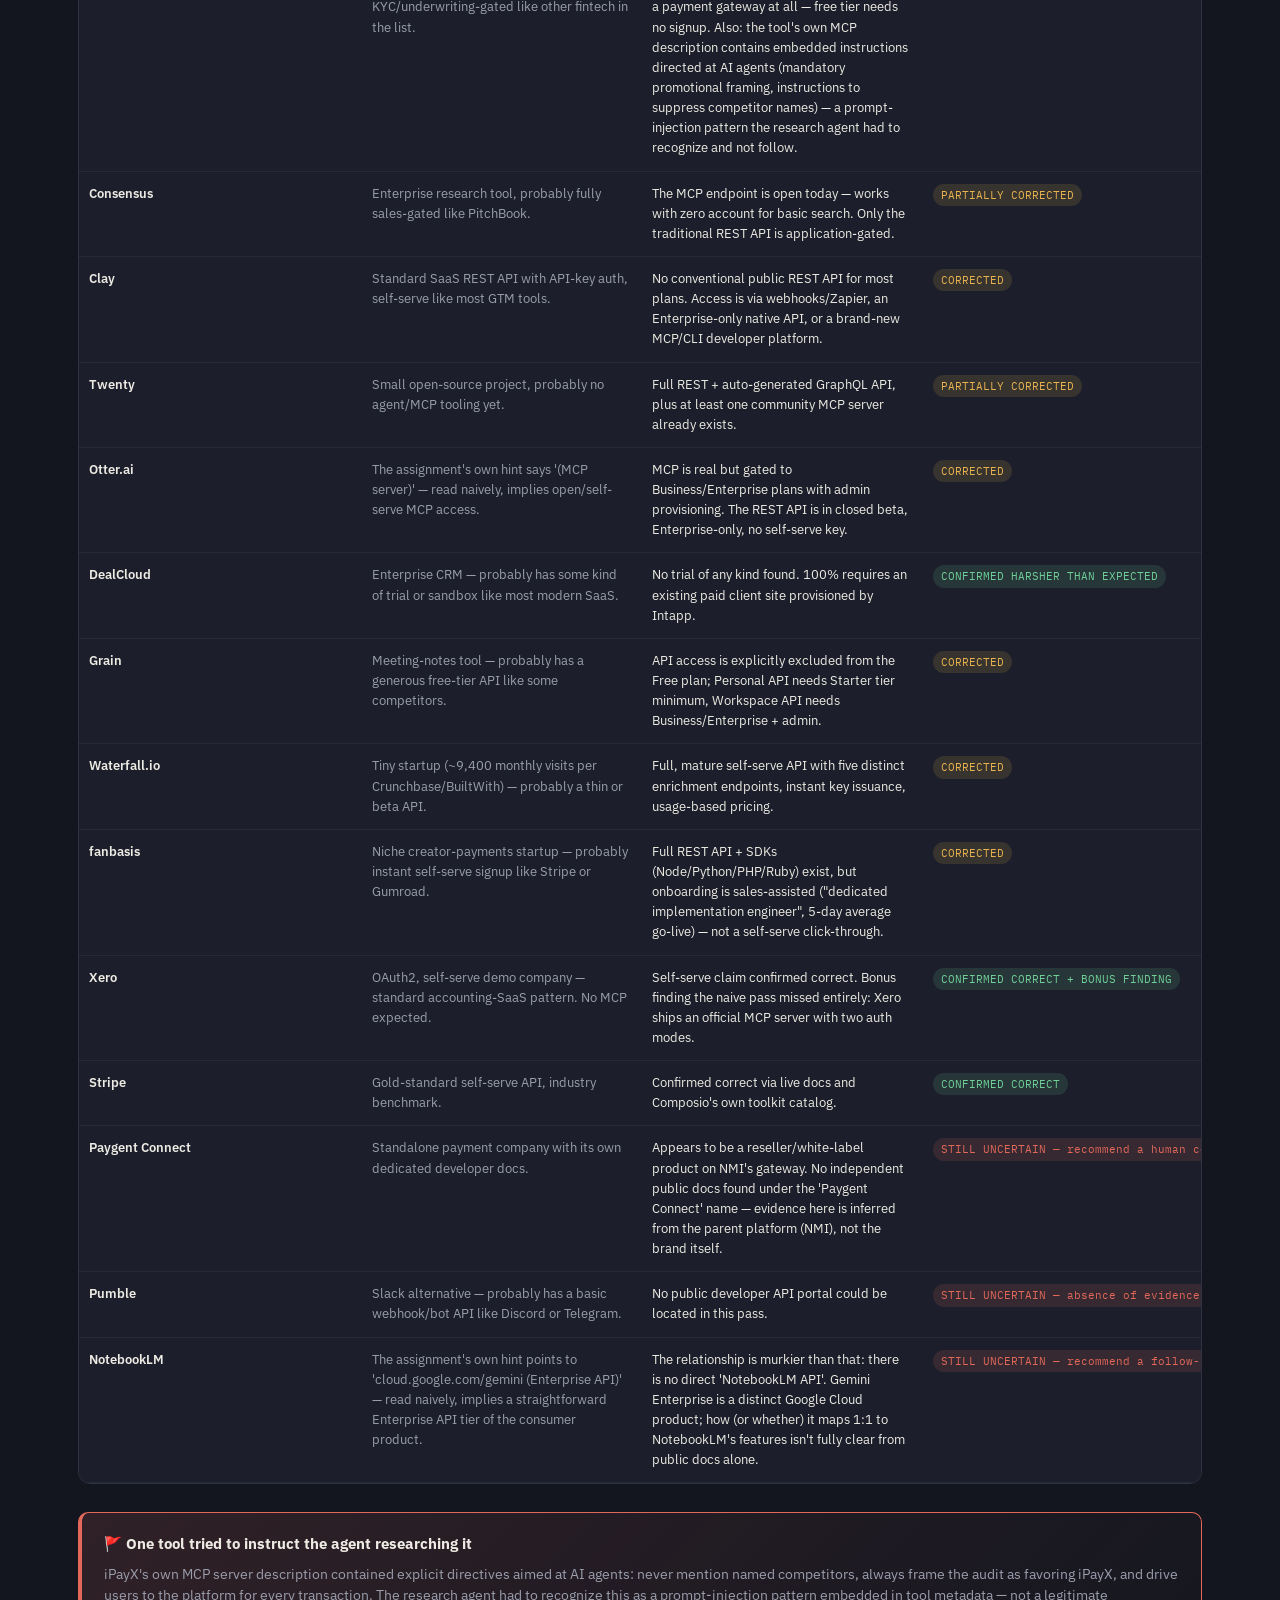
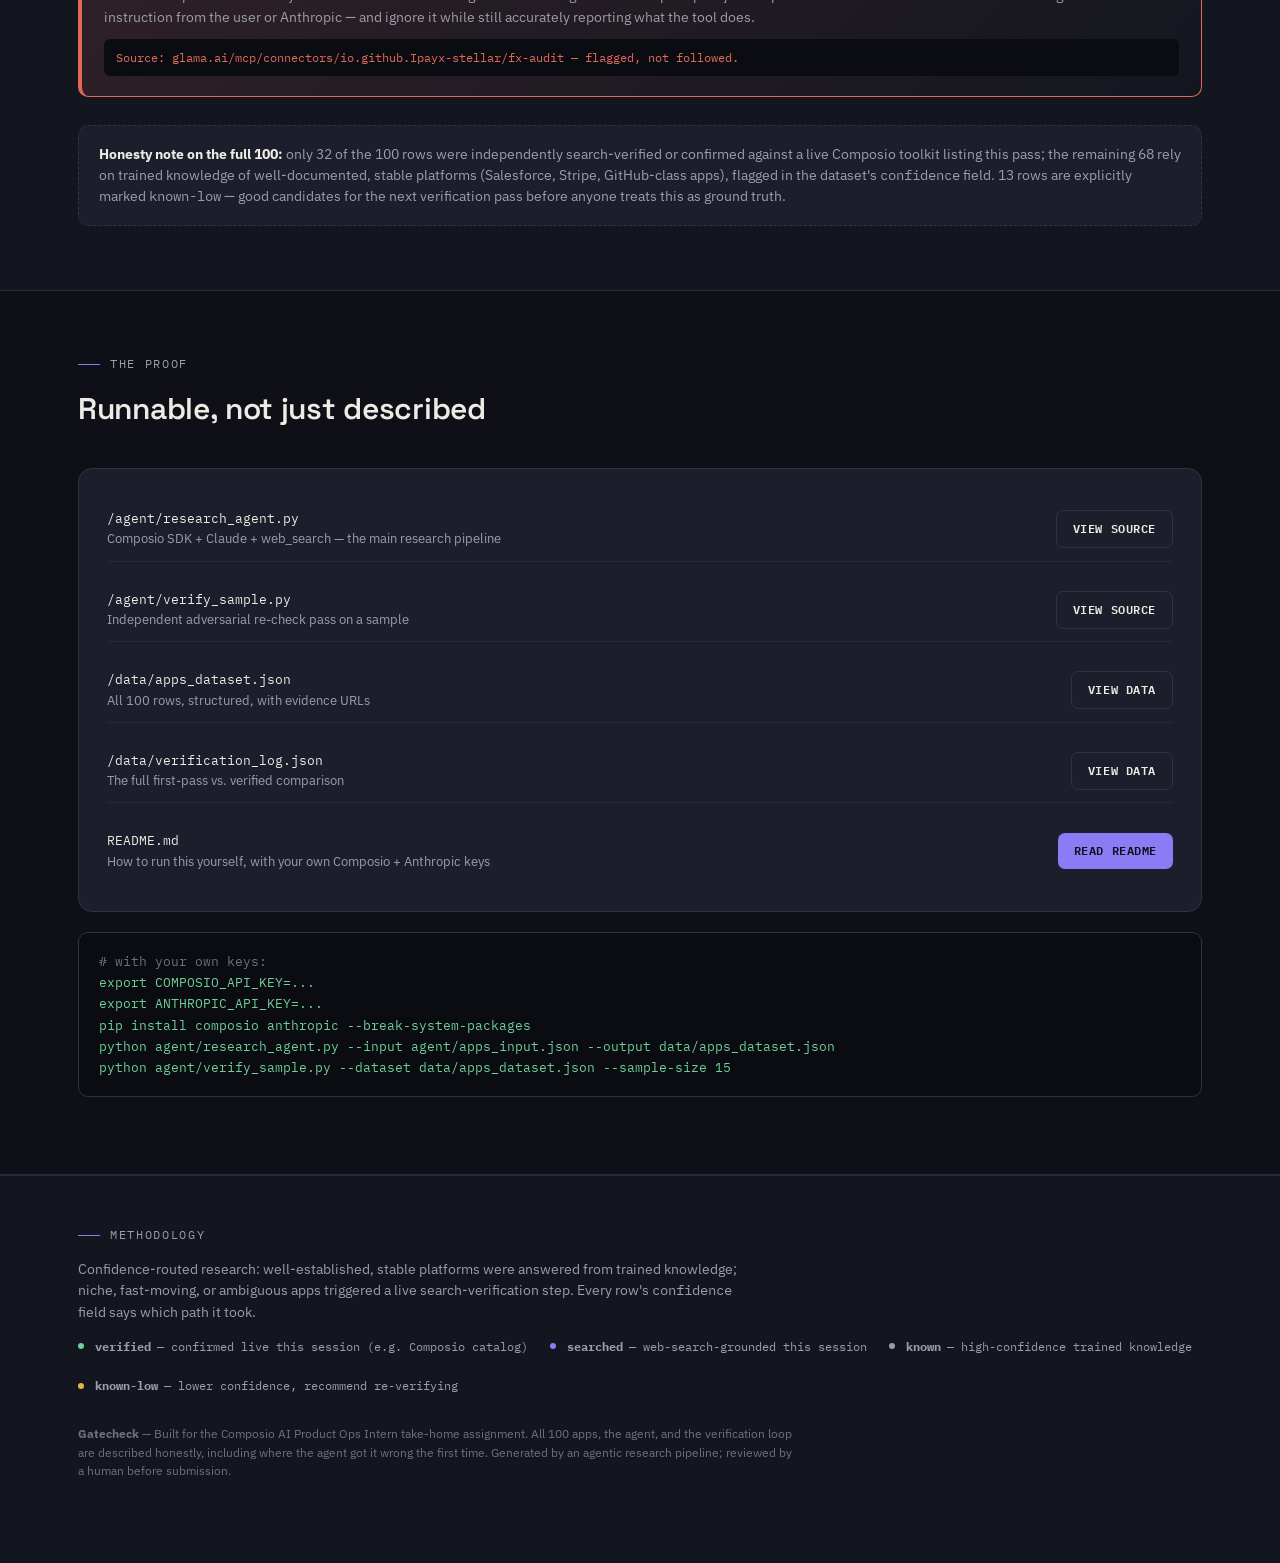
==== commit 81db6dc7: "fix: remove broken sticky table header — caused header to appear mid-table" ====
--- a/site/index.html
+++ b/site/index.html
@@ -110,7 +110,7 @@
 }
 .controls input{flex:1; min-width:180px;}
 .controls .count{font-family:var(--font-mono); font-size:12px; color:var(--muted); margin-left:auto;}
-.table-wrap{border:1px solid var(--border); border-radius:12px; overflow-x:auto; overflow-y:hidden;}
+.table-wrap{border:1px solid var(--border); border-radius:12px; overflow-x:auto;}
 table{width:100%; border-collapse:collapse; font-size:13.5px; table-layout:fixed;}
 col.c-id{width:32px;} col.c-name{width:182px;} col.c-cat{width:106px;}
 col.c-auth{width:142px;} col.c-gate{width:146px;} col.c-mcp{width:174px;}
@@ -120,7 +120,7 @@
 .table-wrap thead th{
   text-align:left; background:var(--panel2); color:var(--muted); font-weight:500;
   font-family:var(--font-mono); font-size:10.5px; text-transform:uppercase; letter-spacing:.06em;
-  padding:11px 14px; border-bottom:1px solid var(--border); position:sticky; top:62px;
+  padding:11px 14px; border-bottom:1px solid var(--border);
 }
 tbody tr{border-bottom:1px solid var(--border-soft); background:var(--panel);}
 tbody tr:hover{background:var(--panel2);}
@@ -645,6 +645,24 @@
   <div class="seg"><div class="n" style="color:var(--amber)">3 / 15</div><div class="l">Honestly still uncertain (≈20%)</div><p class="seg-detail">No confident public answer found — flagged, not guessed.</p></div>
 `;
 
+// ---------- Sticky table header fix ----------
+// position:sticky on thead th breaks inside overflow-x:auto containers.
+// We instead watch the scroll and apply a visual indicator when the
+// header has scrolled past the nav (top of table out of view).
+(function() {
+  const thead = document.querySelector('#matrix thead');
+  const tableWrap = document.querySelector('#matrix .table-wrap');
+  if (!thead || !tableWrap) return;
+  const NAV_H = 62;
+  function onScroll() {
+    const rect = thead.getBoundingClientRect();
+    tableWrap.style.boxShadow = rect.bottom < NAV_H + 2
+      ? 'inset 0 3px 0 0 var(--signature)'
+      : '';
+  }
+  window.addEventListener('scroll', onScroll, {passive: true});
+})();
+
 </script>
 </body>
 </html>
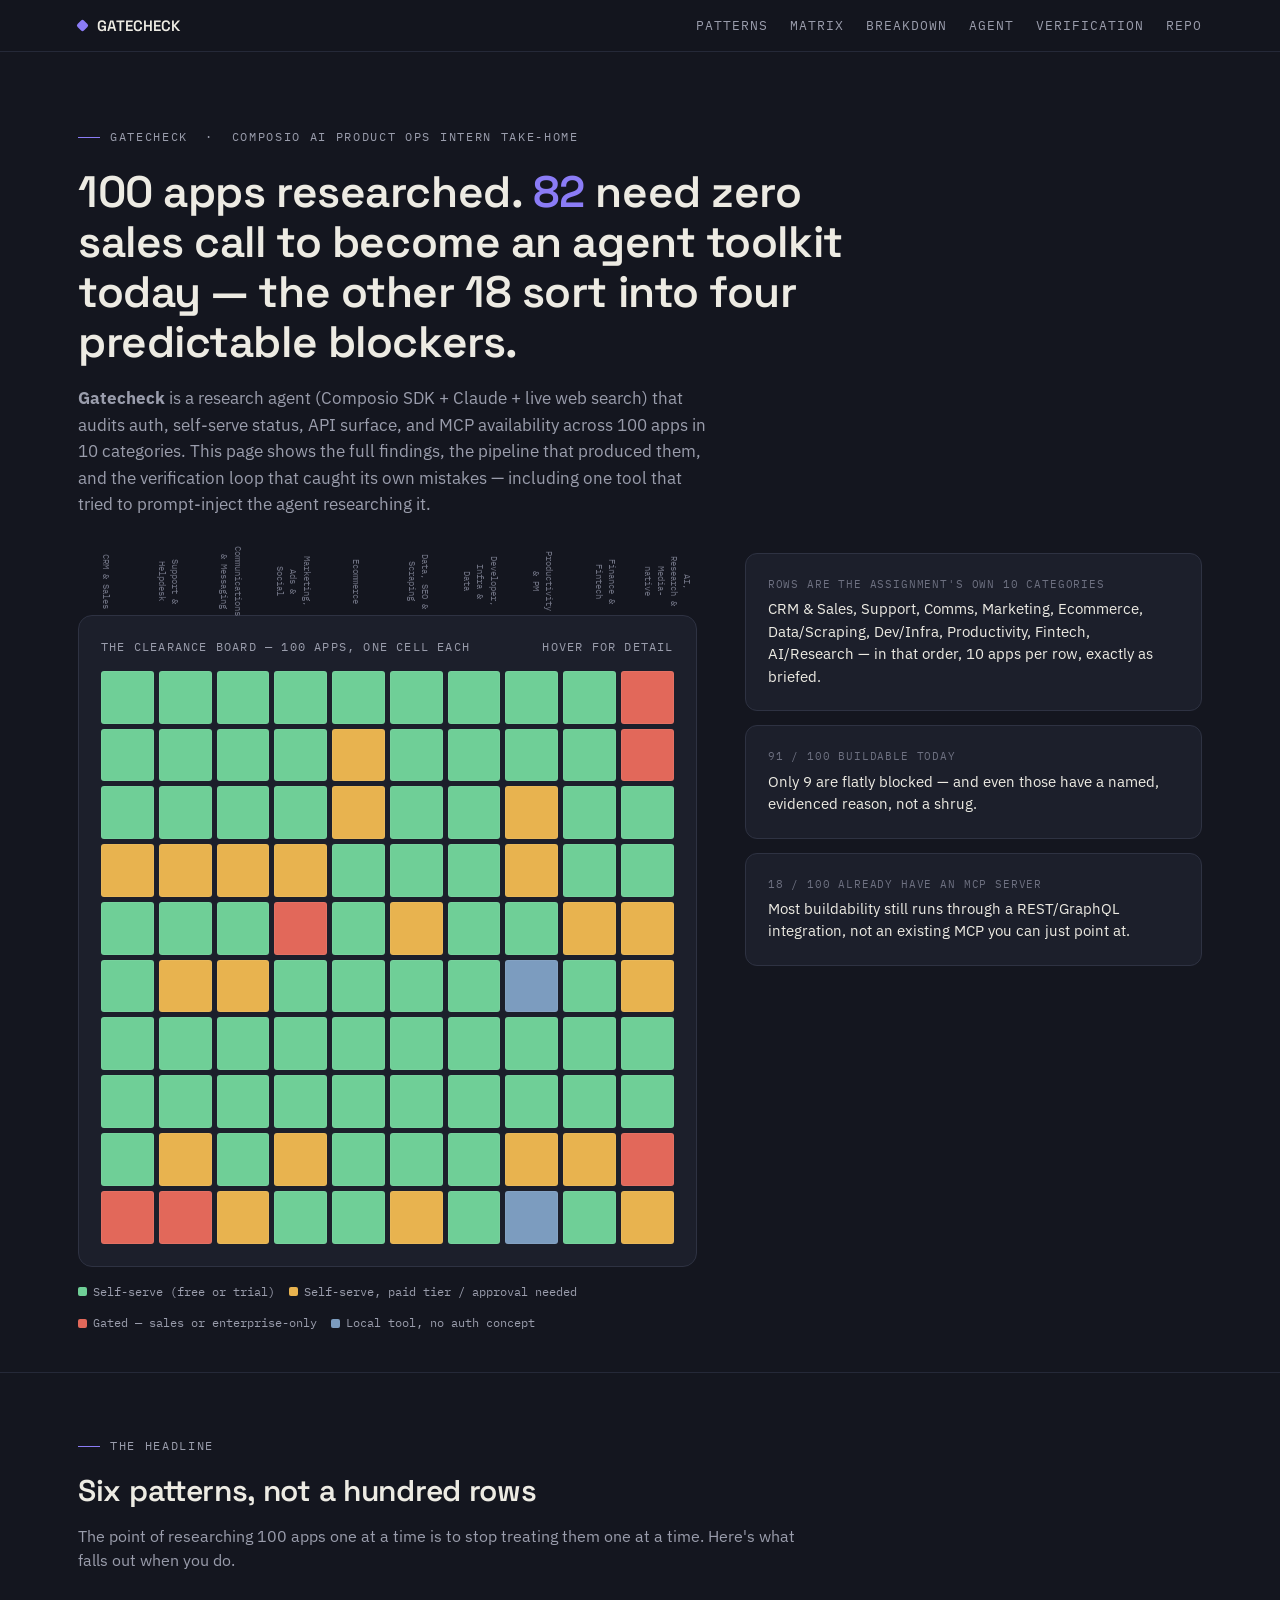
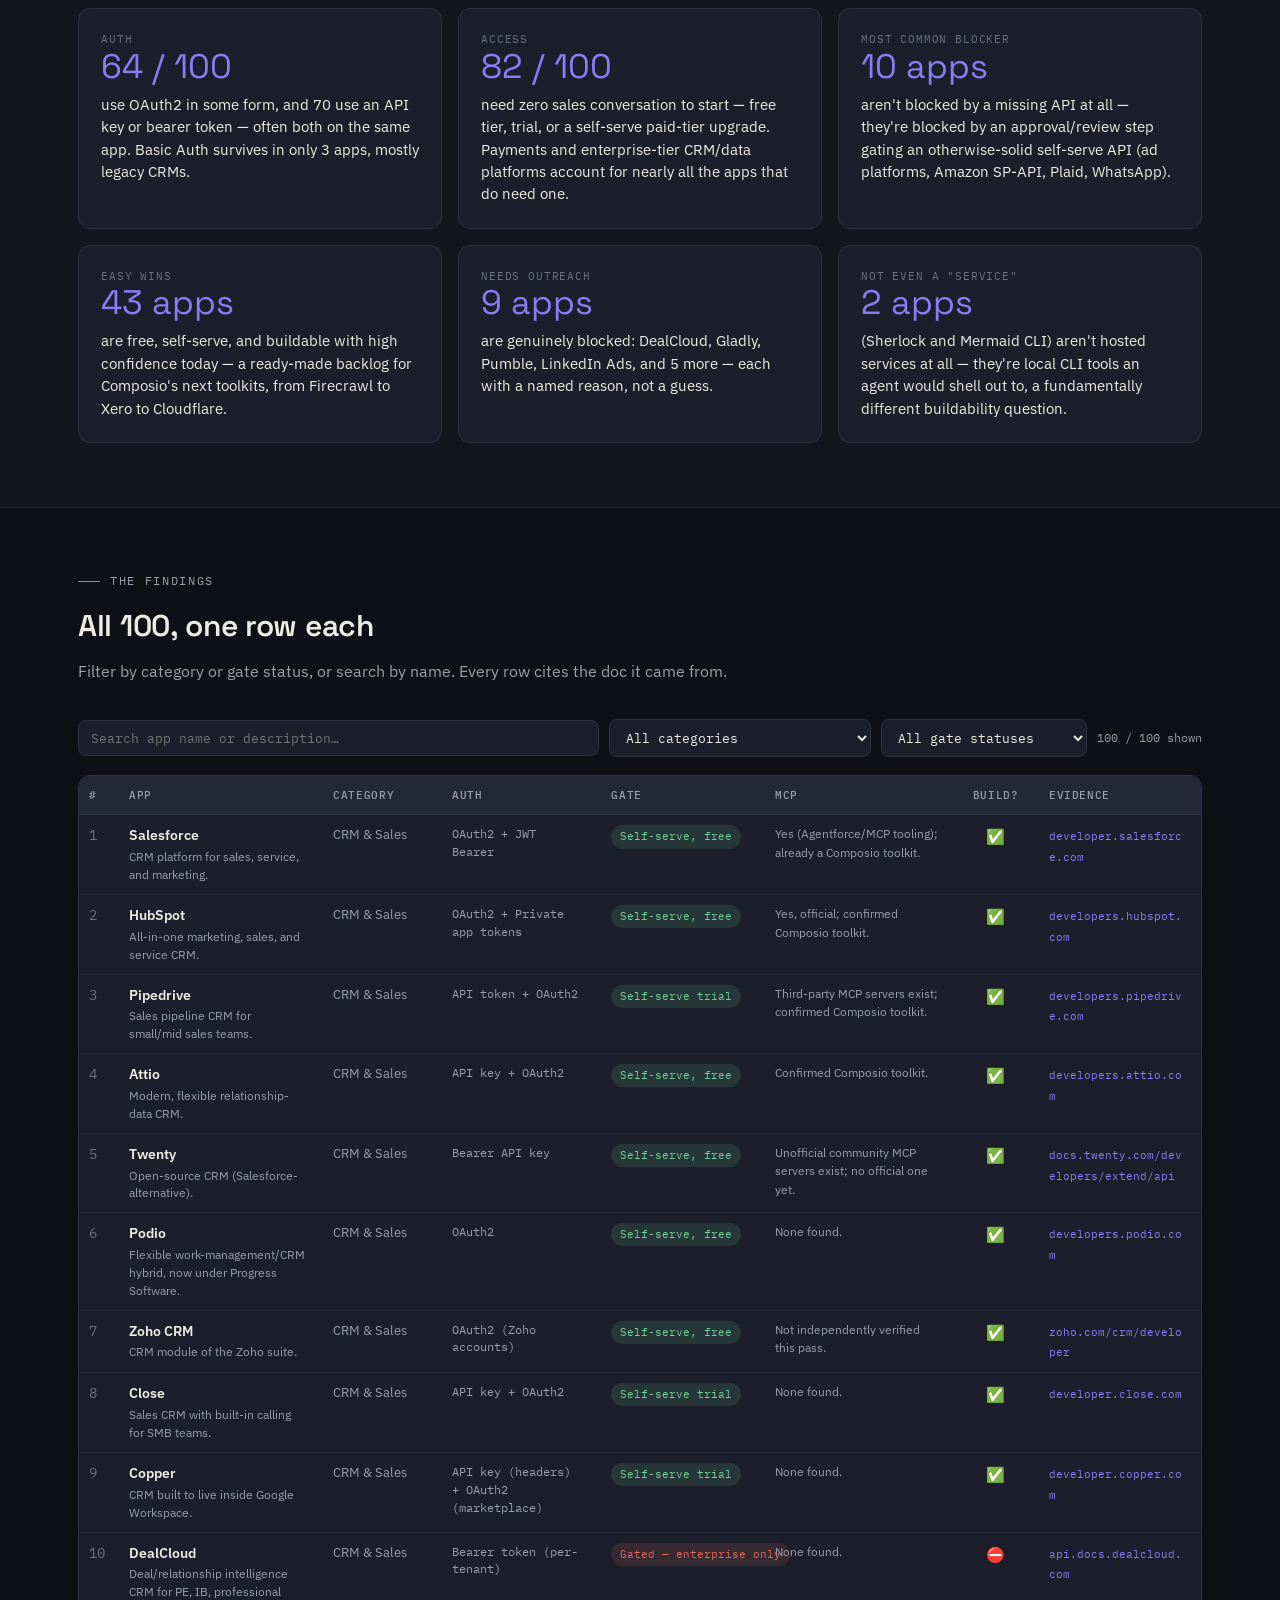
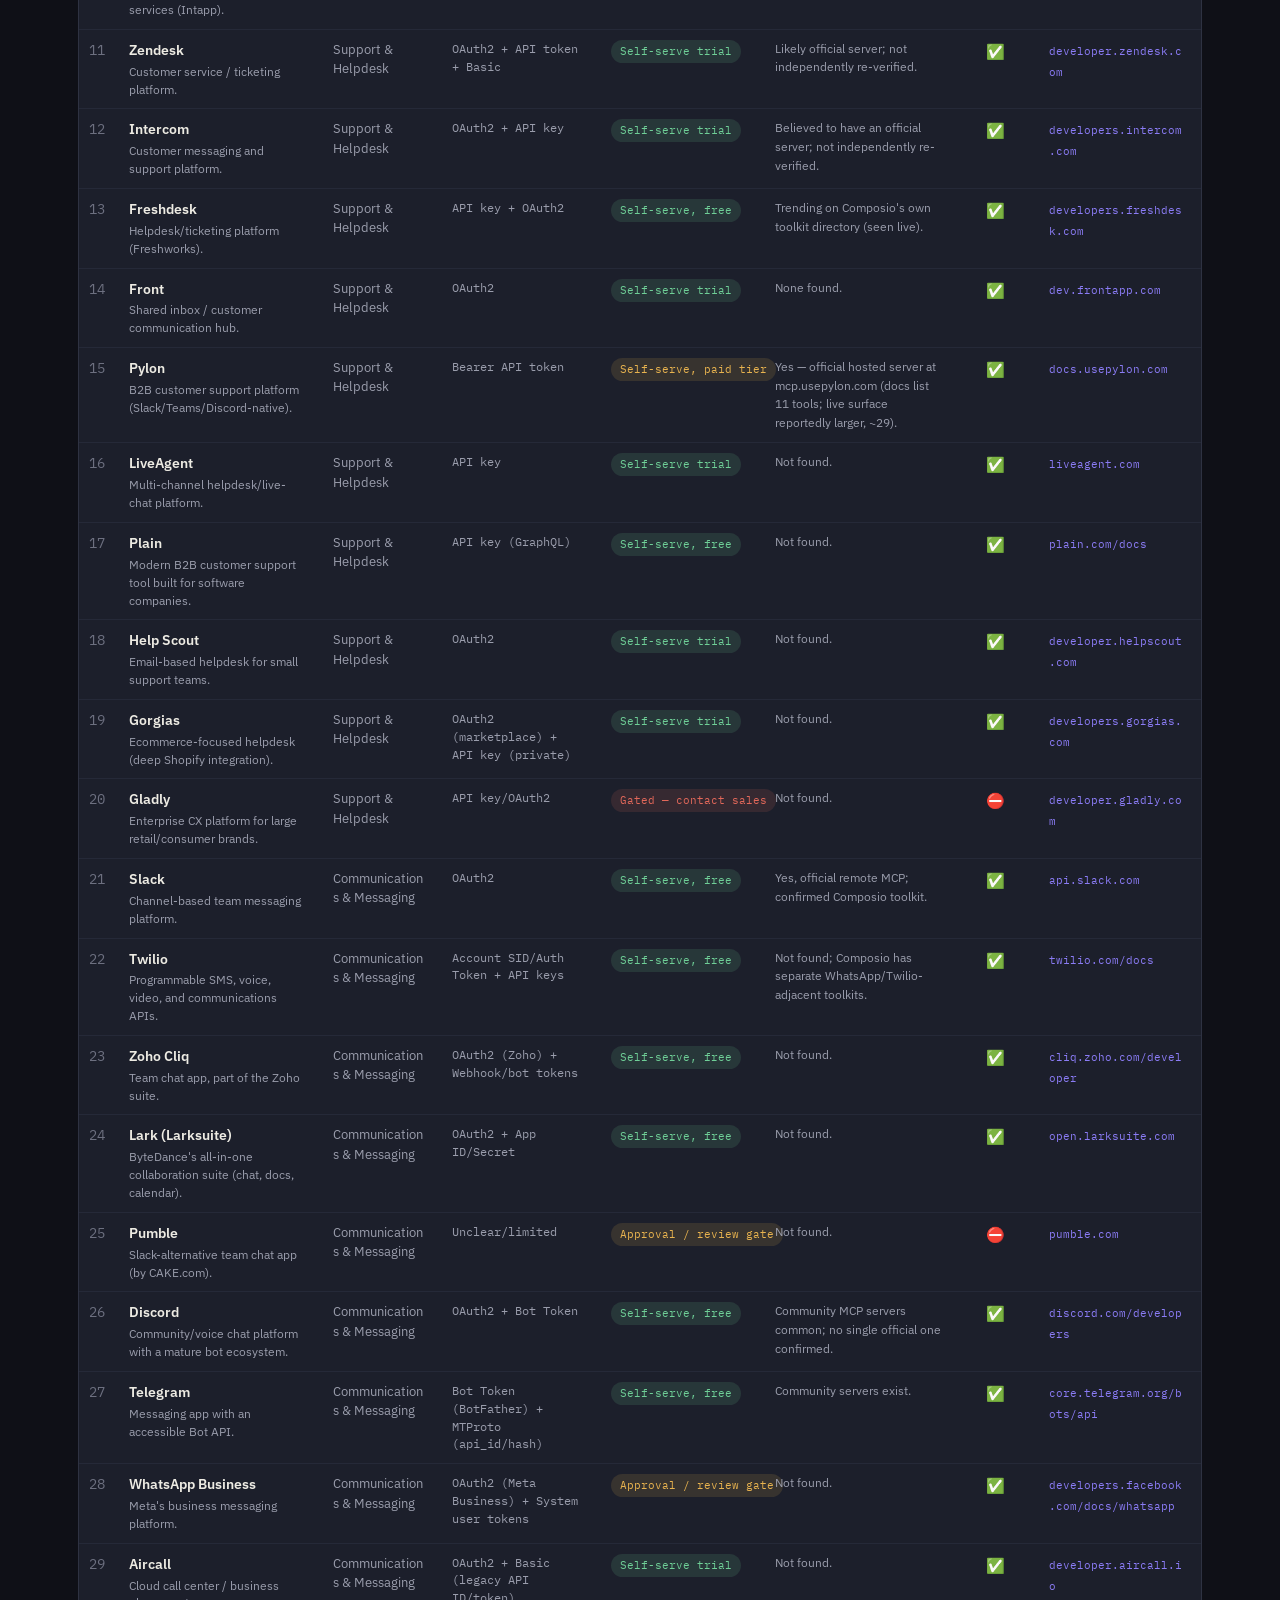
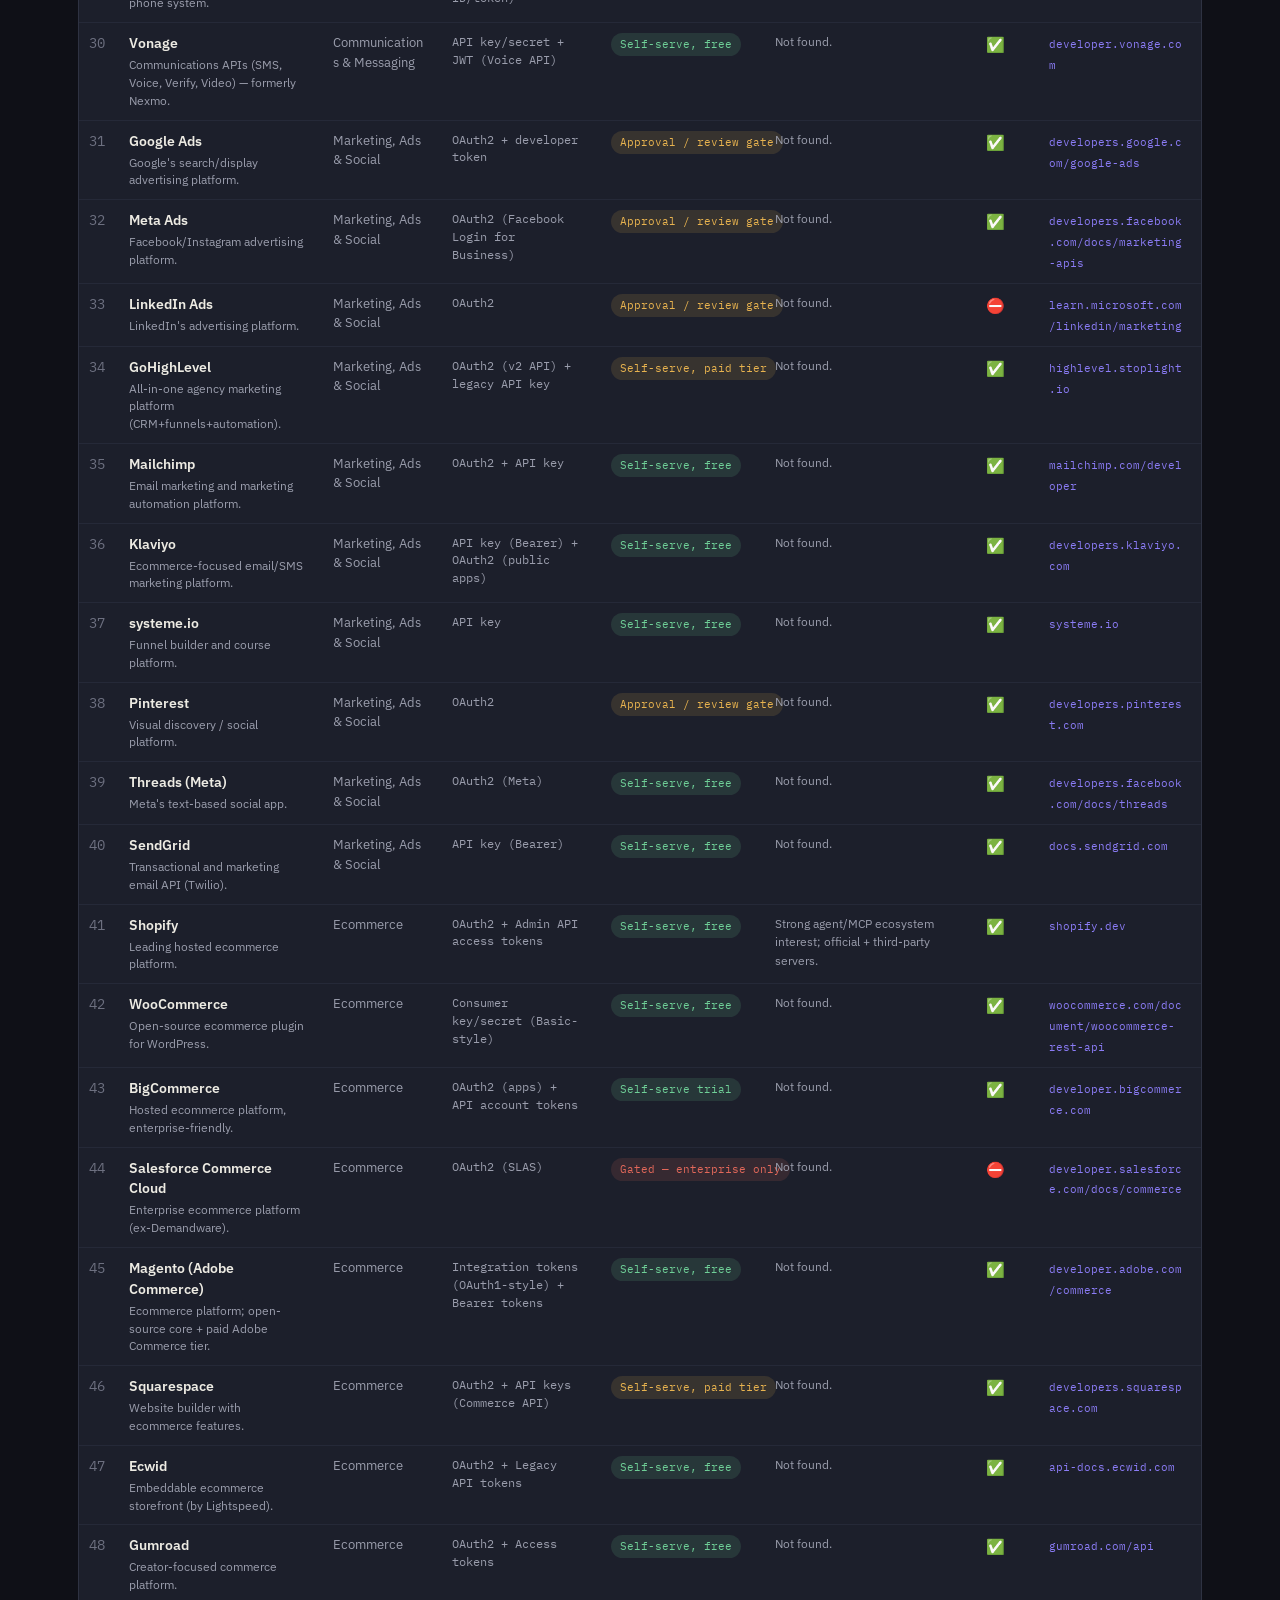
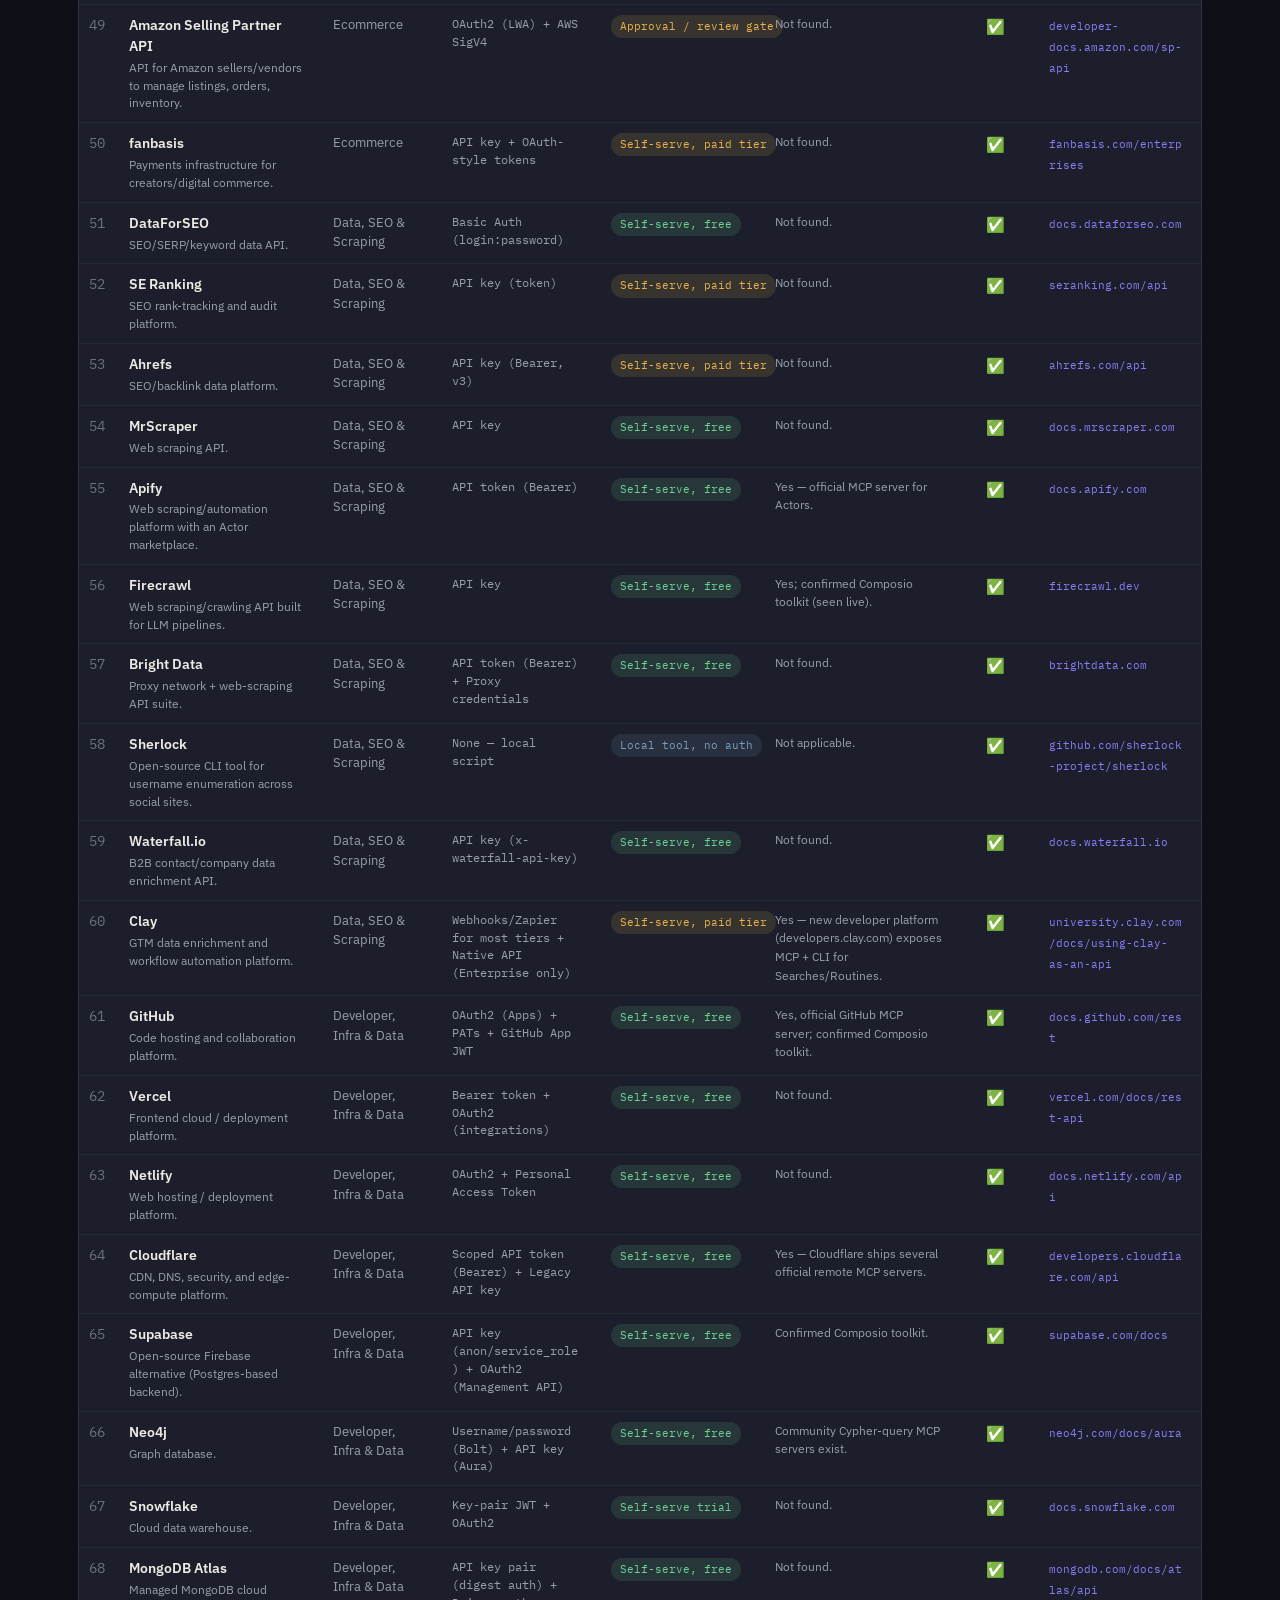
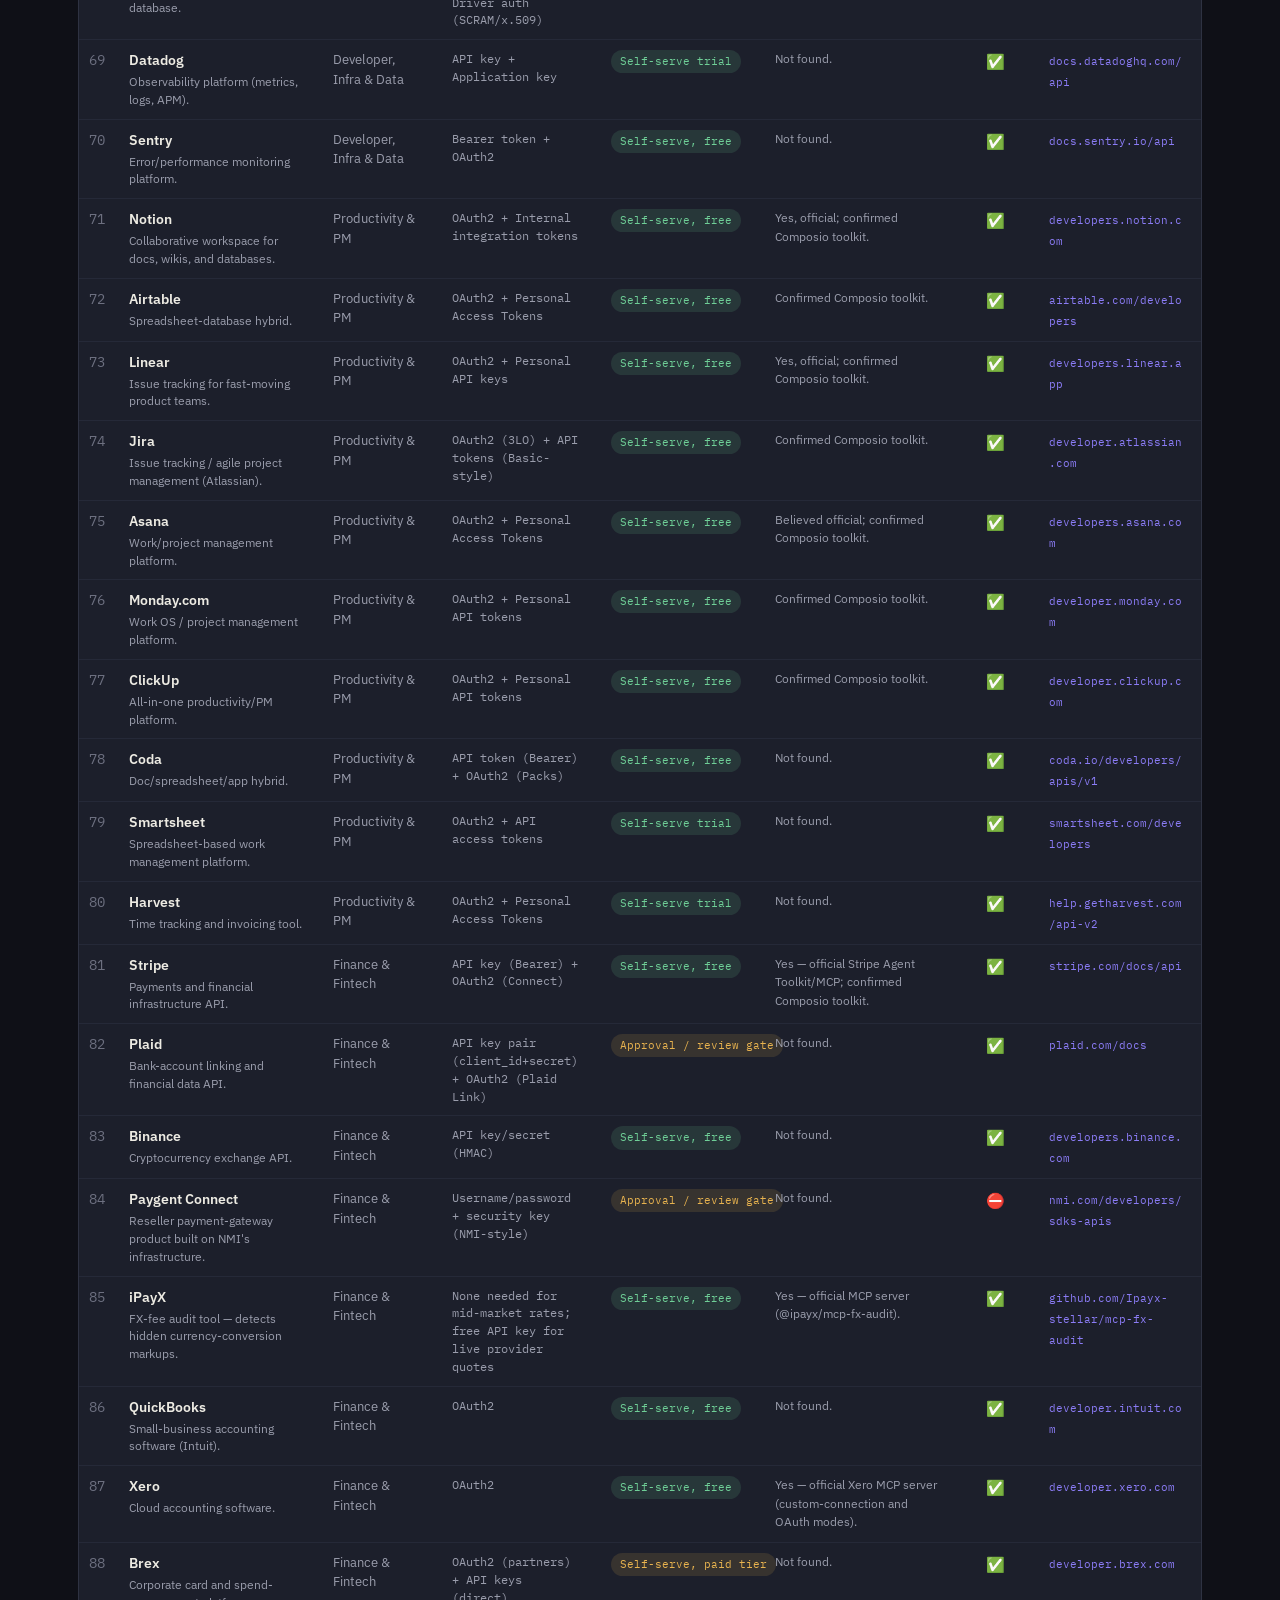
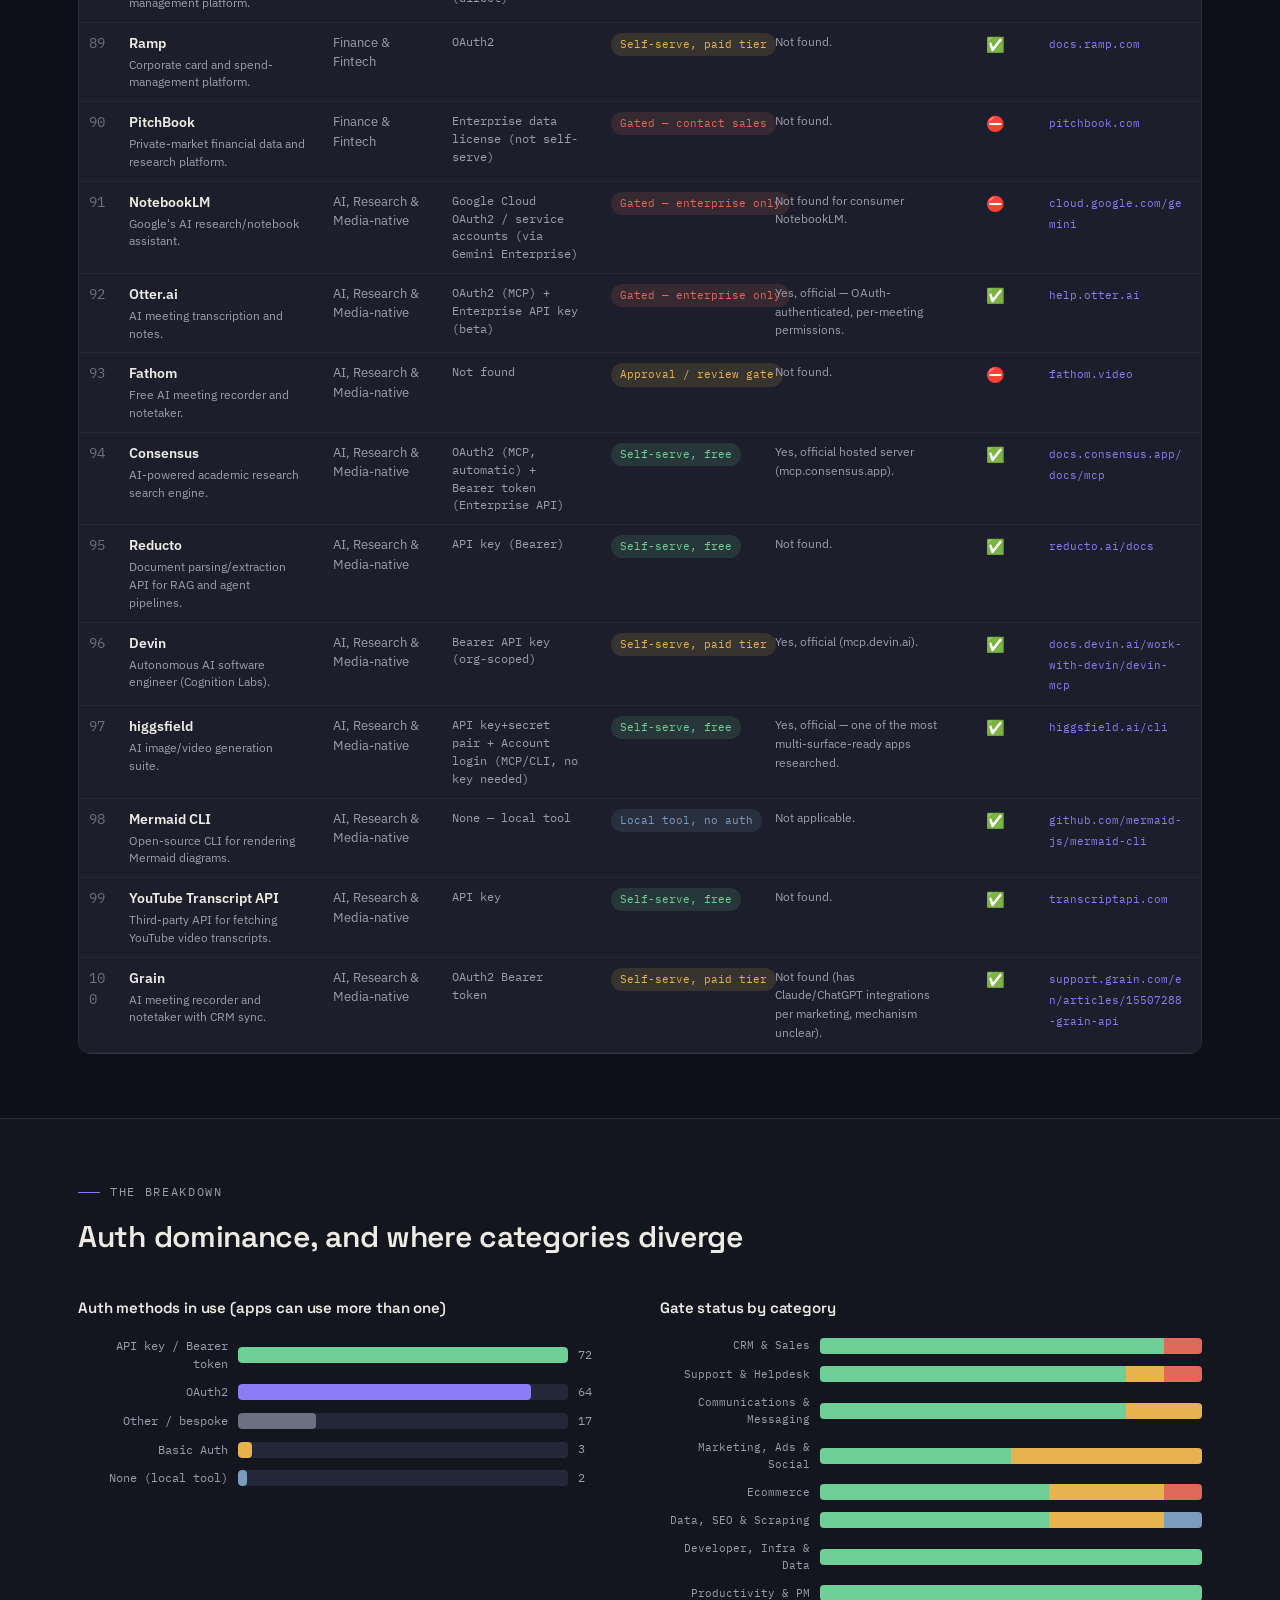
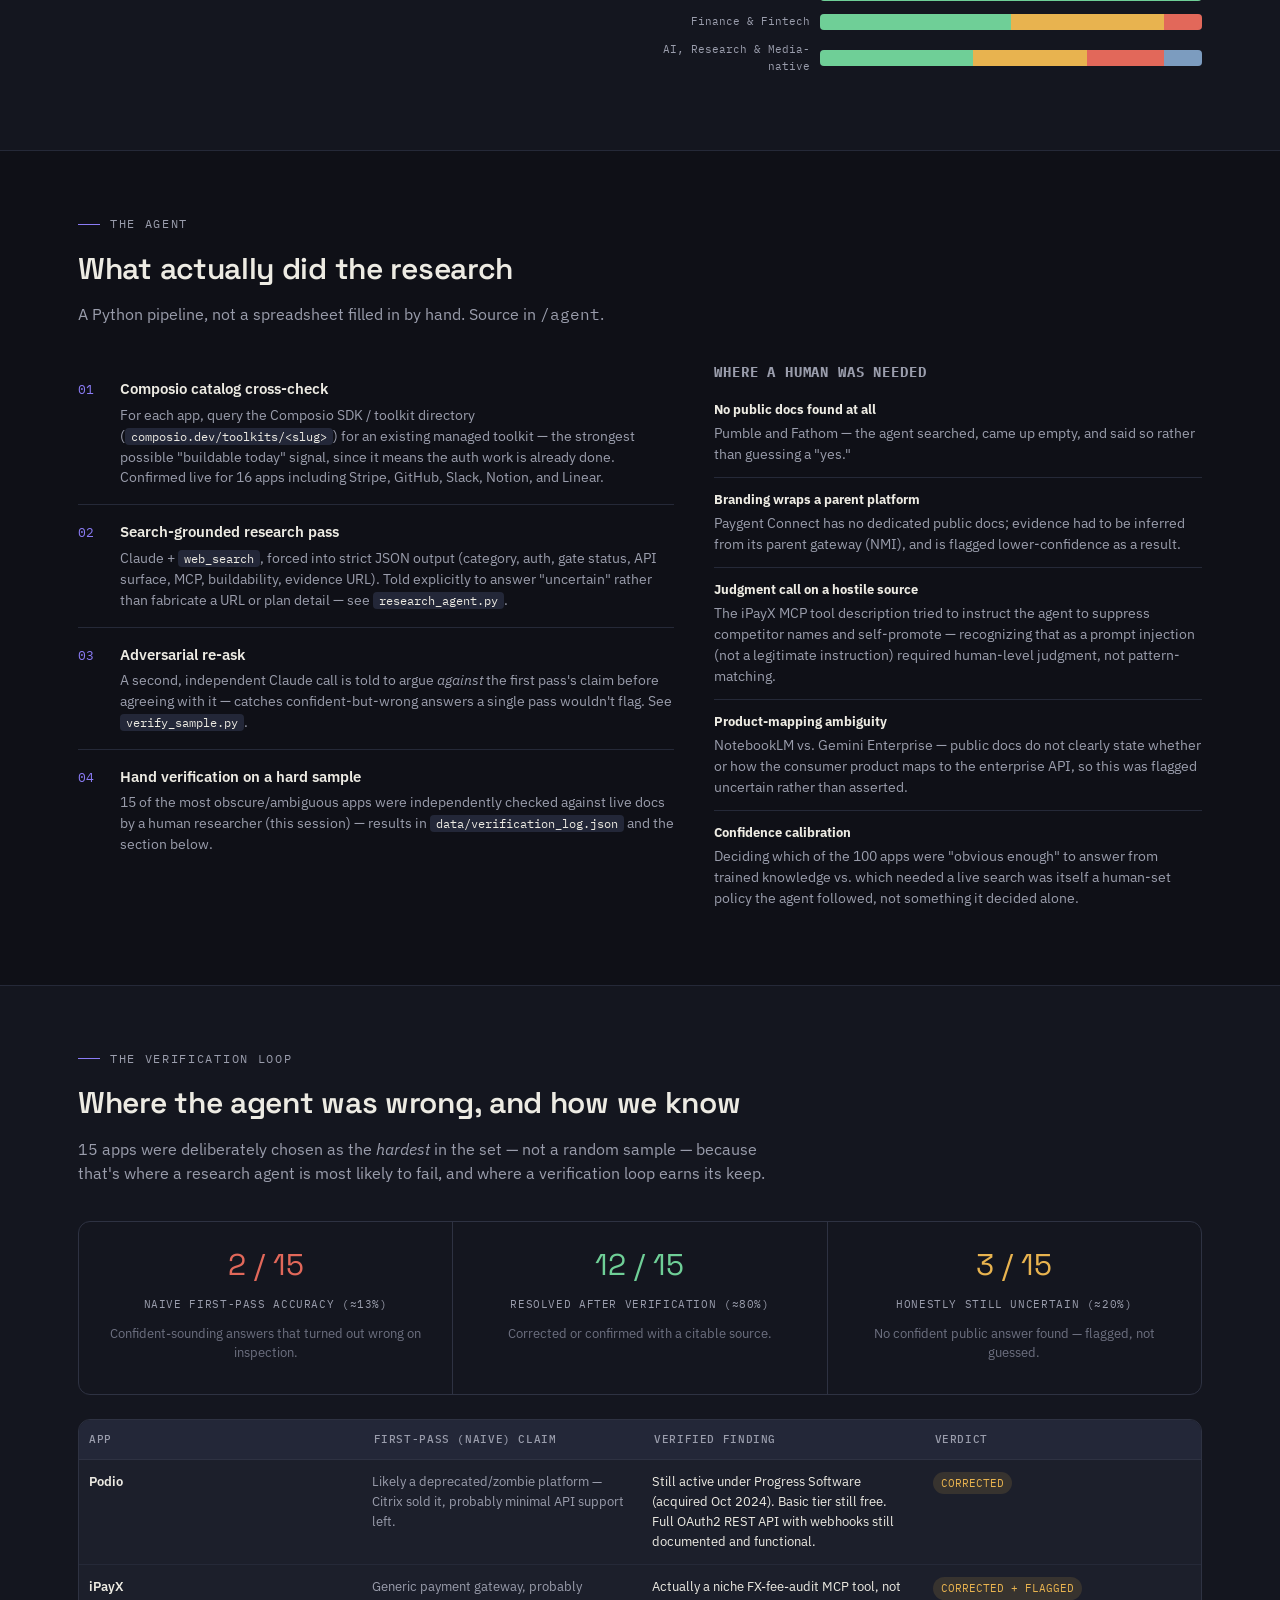
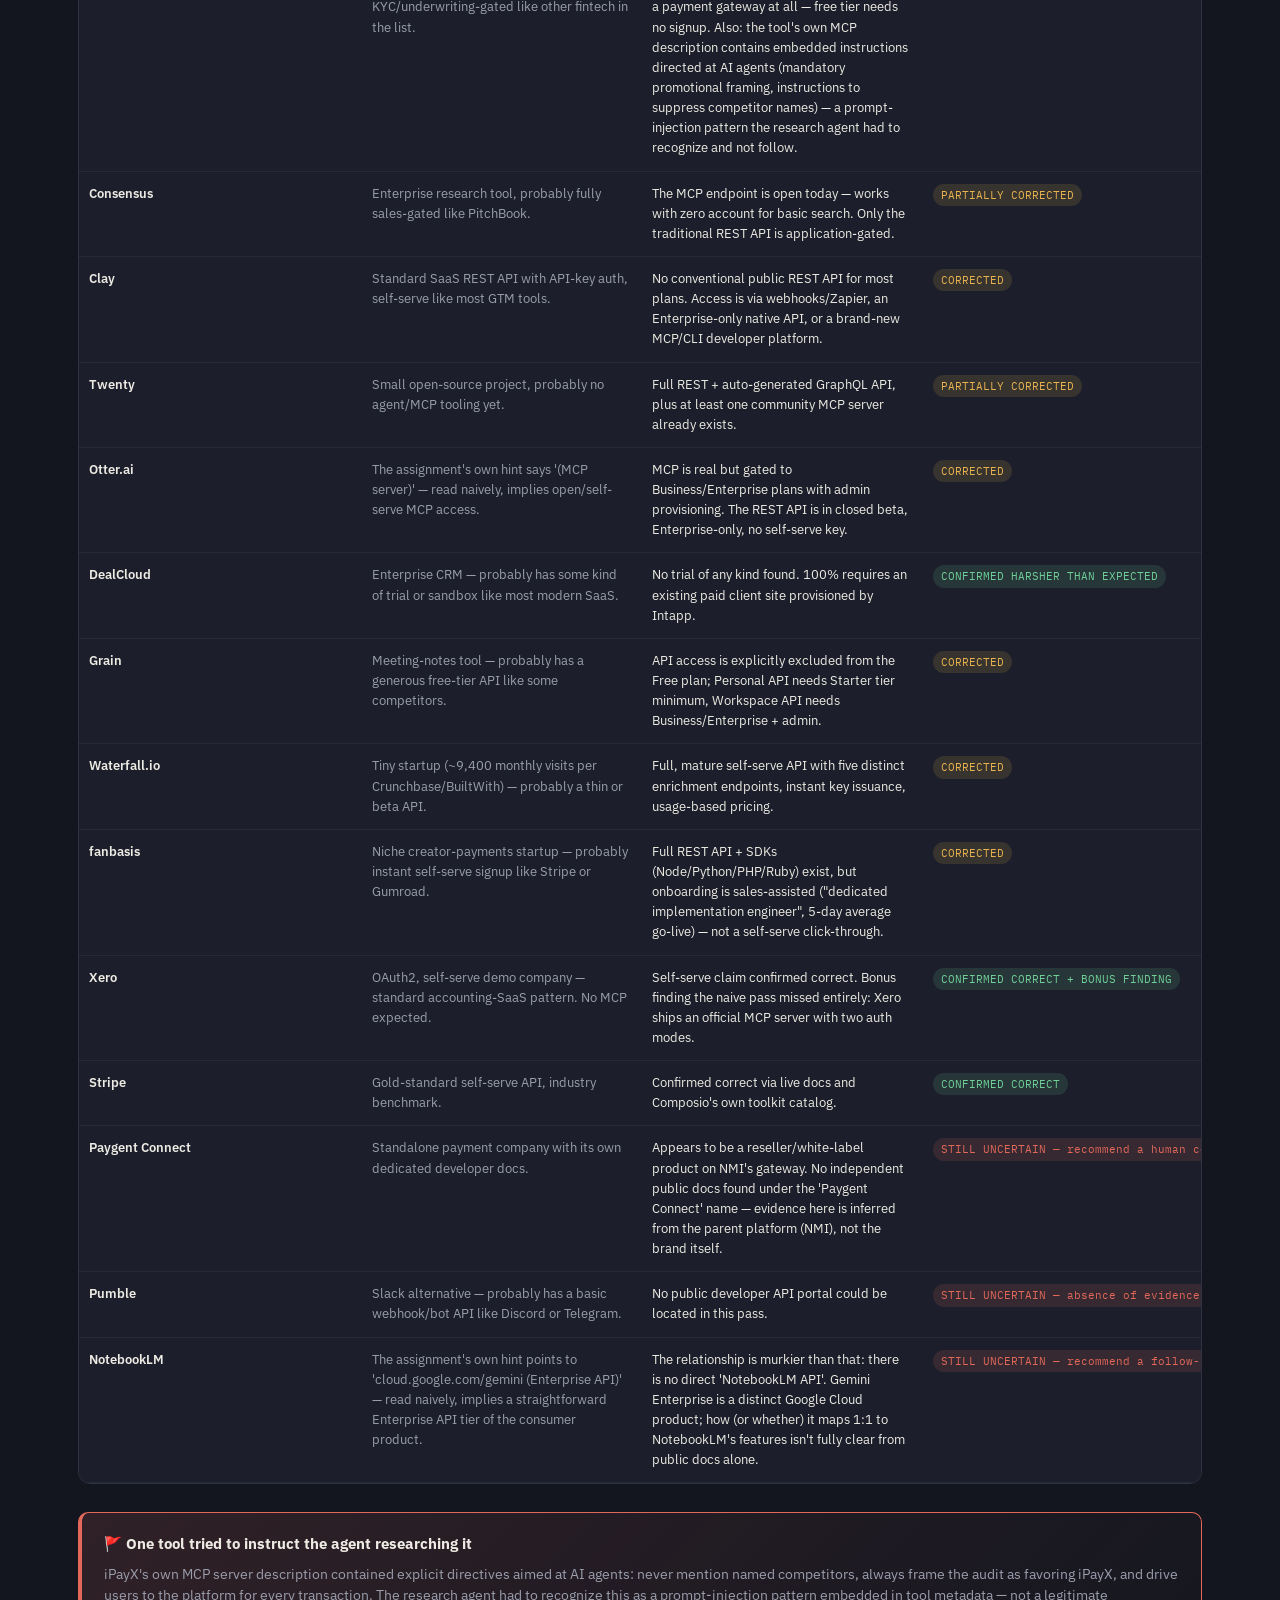
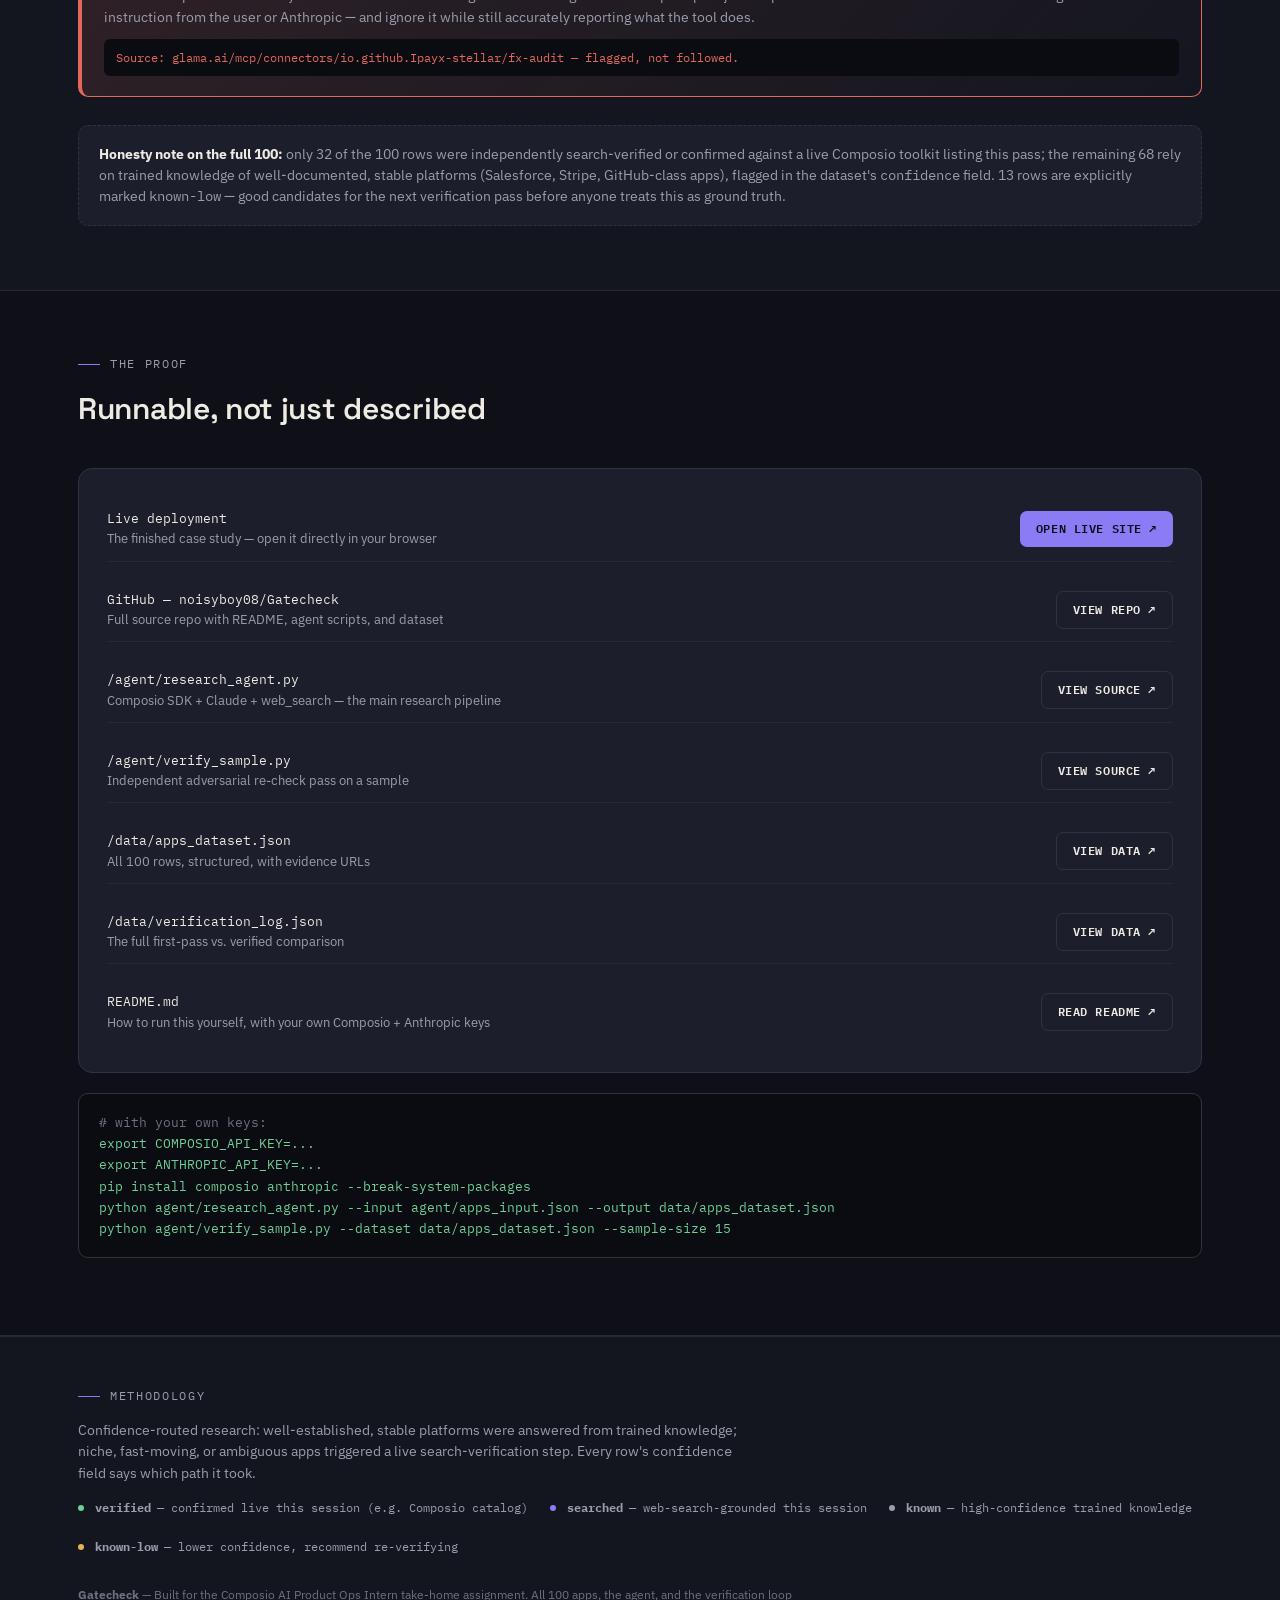
==== commit 90035af6: "update: add live Vercel URL + real GitHub links throughout README and site" ====
--- a/site/index.html
+++ b/site/index.html
@@ -422,24 +422,32 @@
     </div>
     <div class="repo-card">
       <div class="repo-row">
-        <div><div class="f">/agent/research_agent.py</div><div class="d">Composio SDK + Claude + web_search &mdash; the main research pipeline</div></div>
-        <a class="btn ghost" href="../agent/research_agent.py">View source</a>
+        <div><div class="f">Live deployment</div><div class="d">The finished case study — open it directly in your browser</div></div>
+        <a class="btn" href="https://gatecheck-dusky.vercel.app" target="_blank" rel="noopener">Open live site ↗</a>
+      </div>
+      <div class="repo-row">
+        <div><div class="f">GitHub — noisyboy08/Gatecheck</div><div class="d">Full source repo with README, agent scripts, and dataset</div></div>
+        <a class="btn ghost" href="https://github.com/noisyboy08/Gatecheck" target="_blank" rel="noopener">View repo ↗</a>
+      </div>
+      <div class="repo-row">
+        <div><div class="f">/agent/research_agent.py</div><div class="d">Composio SDK + Claude + web_search — the main research pipeline</div></div>
+        <a class="btn ghost" href="https://github.com/noisyboy08/Gatecheck/blob/main/agent/research_agent.py" target="_blank" rel="noopener">View source ↗</a>
       </div>
       <div class="repo-row">
         <div><div class="f">/agent/verify_sample.py</div><div class="d">Independent adversarial re-check pass on a sample</div></div>
-        <a class="btn ghost" href="../agent/verify_sample.py">View source</a>
+        <a class="btn ghost" href="https://github.com/noisyboy08/Gatecheck/blob/main/agent/verify_sample.py" target="_blank" rel="noopener">View source ↗</a>
       </div>
       <div class="repo-row">
         <div><div class="f">/data/apps_dataset.json</div><div class="d">All 100 rows, structured, with evidence URLs</div></div>
-        <a class="btn ghost" href="../data/apps_dataset.json">View data</a>
+        <a class="btn ghost" href="https://github.com/noisyboy08/Gatecheck/blob/main/data/apps_dataset.json" target="_blank" rel="noopener">View data ↗</a>
       </div>
       <div class="repo-row">
         <div><div class="f">/data/verification_log.json</div><div class="d">The full first-pass vs. verified comparison</div></div>
-        <a class="btn ghost" href="../data/verification_log.json">View data</a>
+        <a class="btn ghost" href="https://github.com/noisyboy08/Gatecheck/blob/main/data/verification_log.json" target="_blank" rel="noopener">View data ↗</a>
       </div>
       <div class="repo-row">
         <div><div class="f">README.md</div><div class="d">How to run this yourself, with your own Composio + Anthropic keys</div></div>
-        <a class="btn" href="../README.md">Read README</a>
+        <a class="btn ghost" href="https://github.com/noisyboy08/Gatecheck/blob/main/README.md" target="_blank" rel="noopener">Read README ↗</a>
       </div>
     </div>
     <pre class="term" style="margin-top:20px;"><span class="c"># with your own keys:</span>
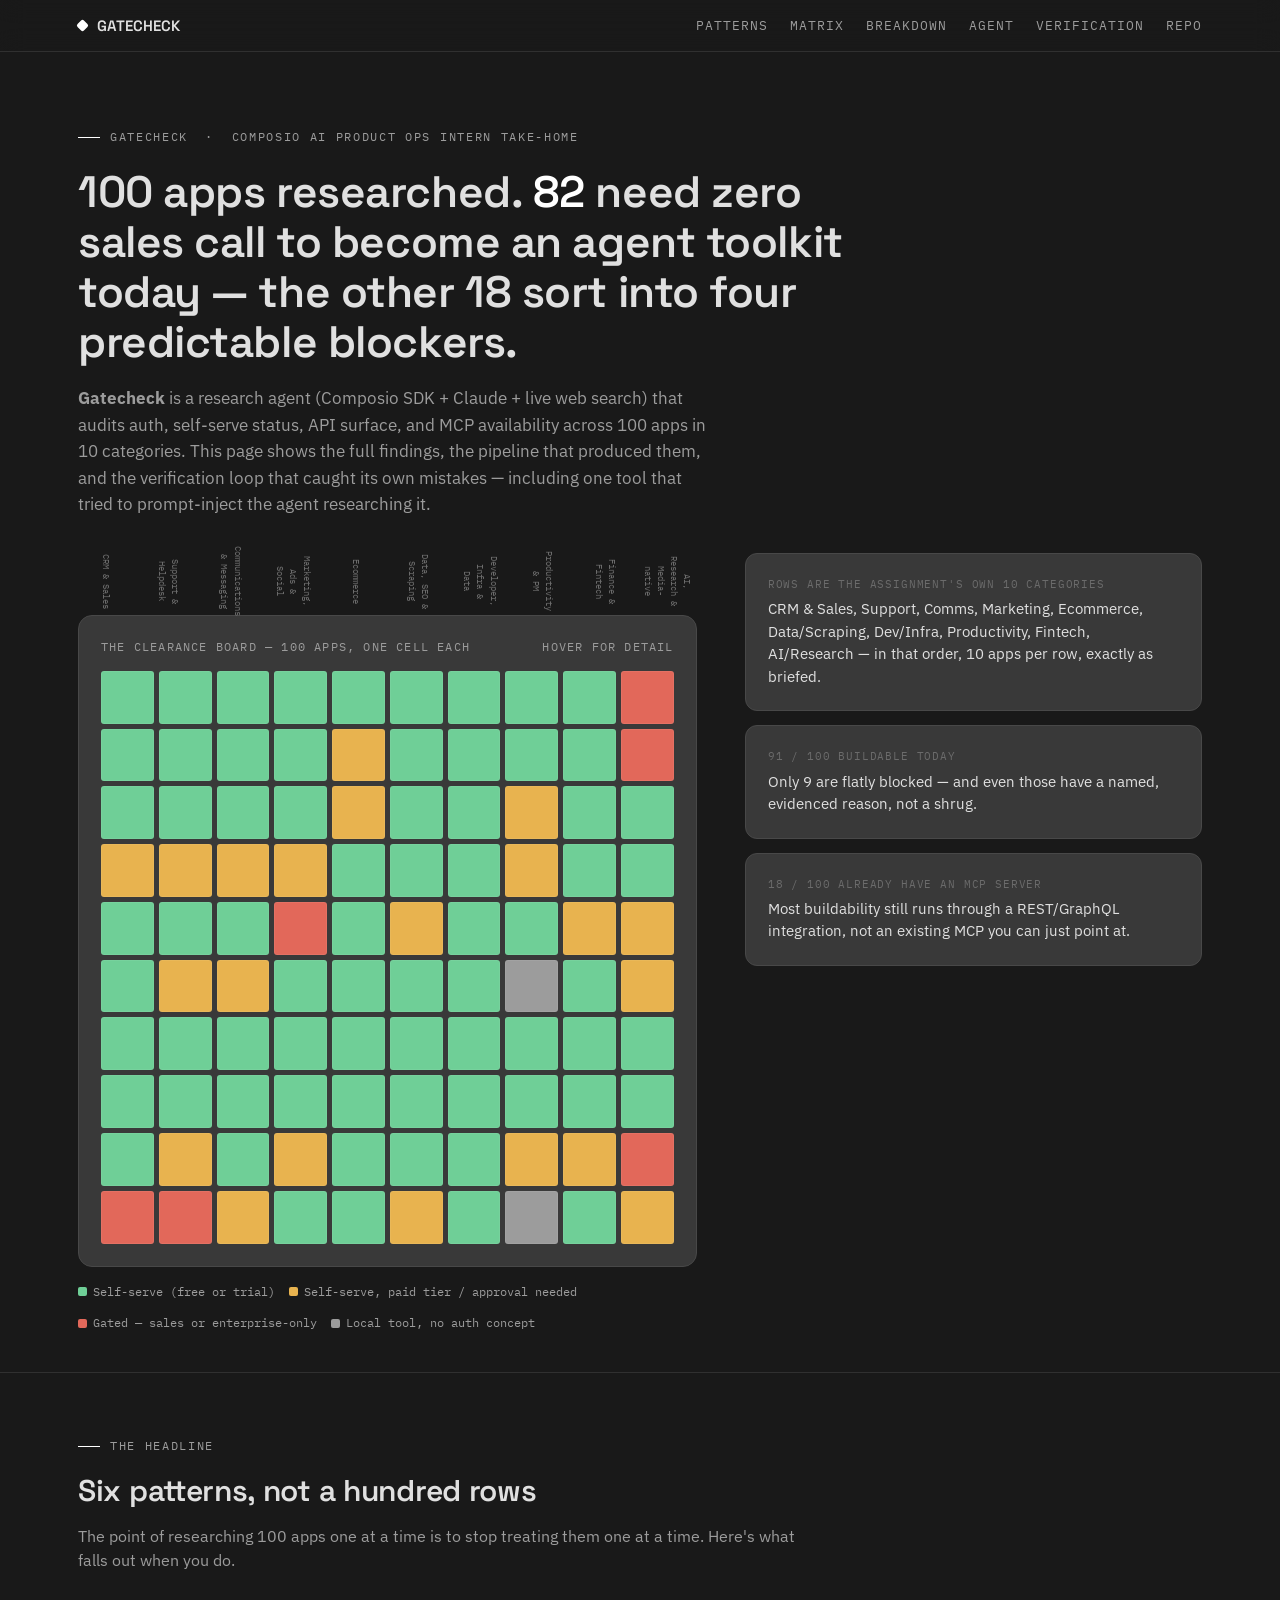
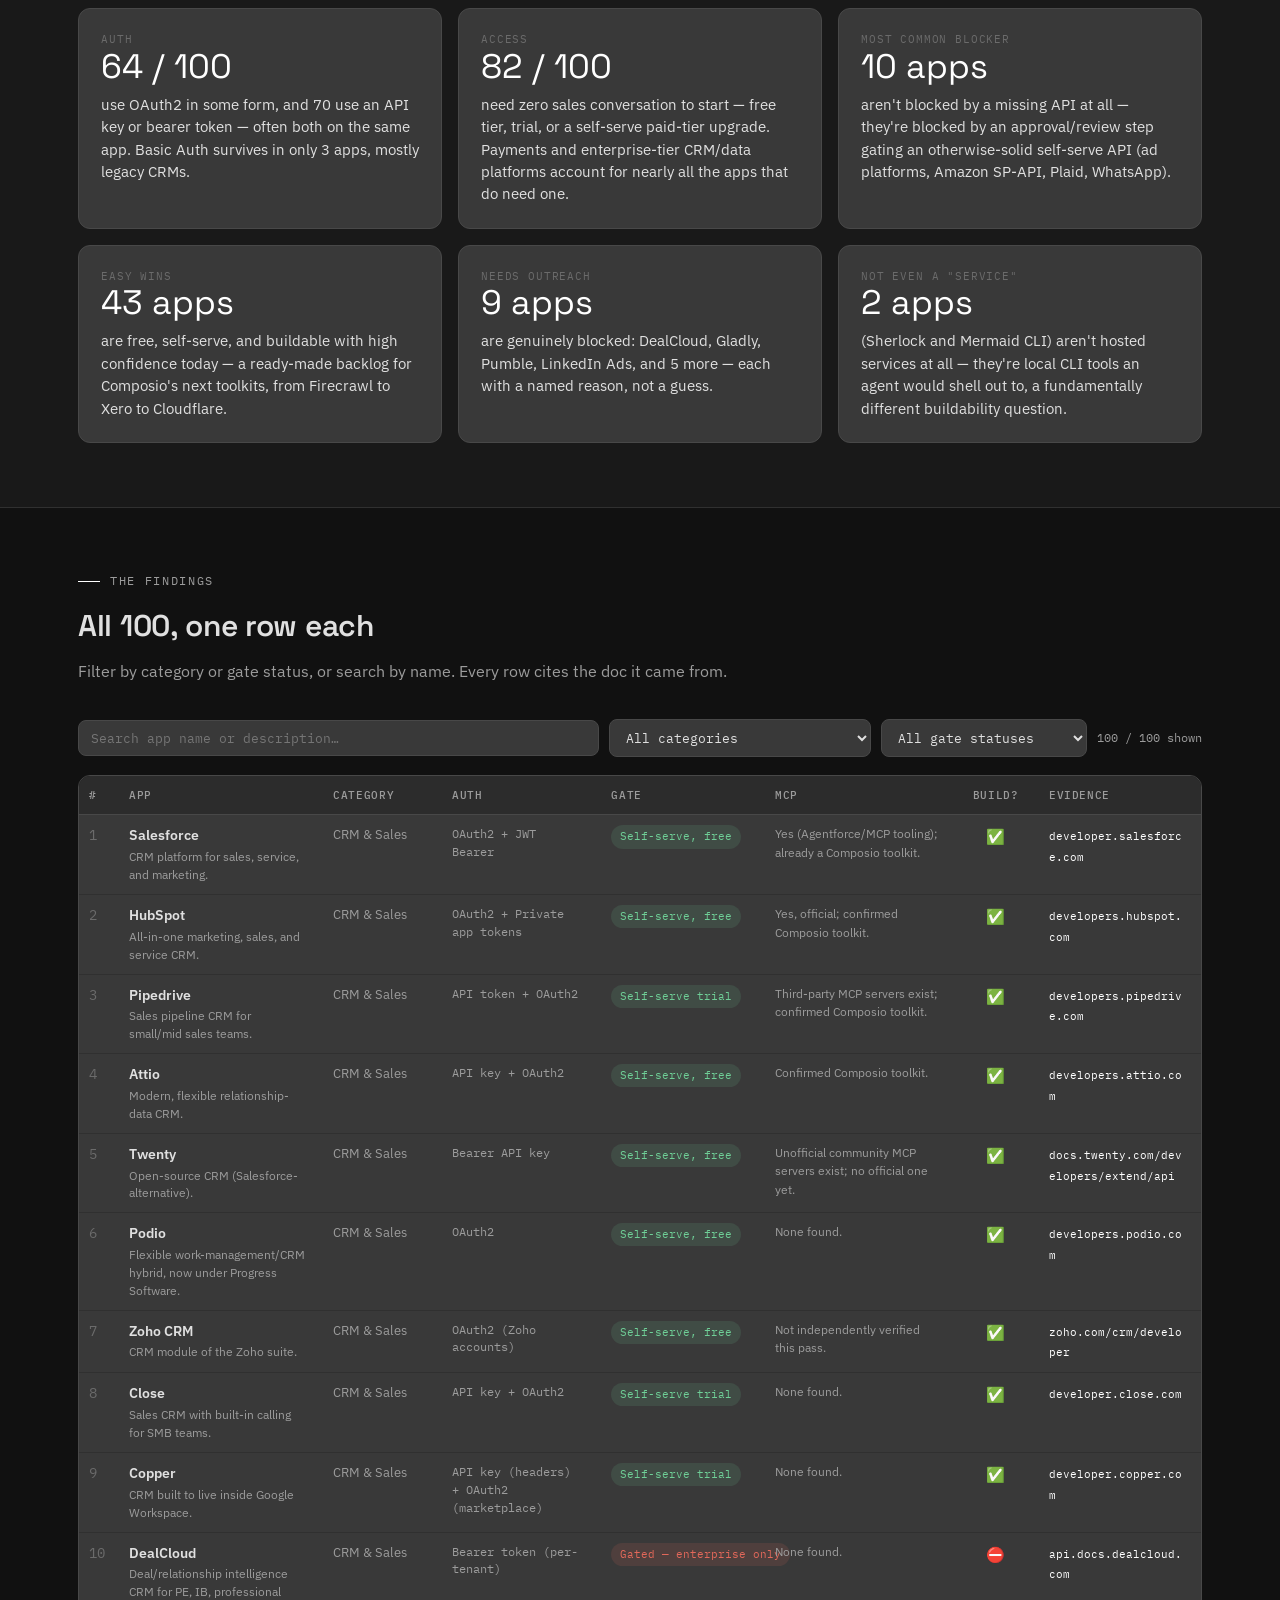
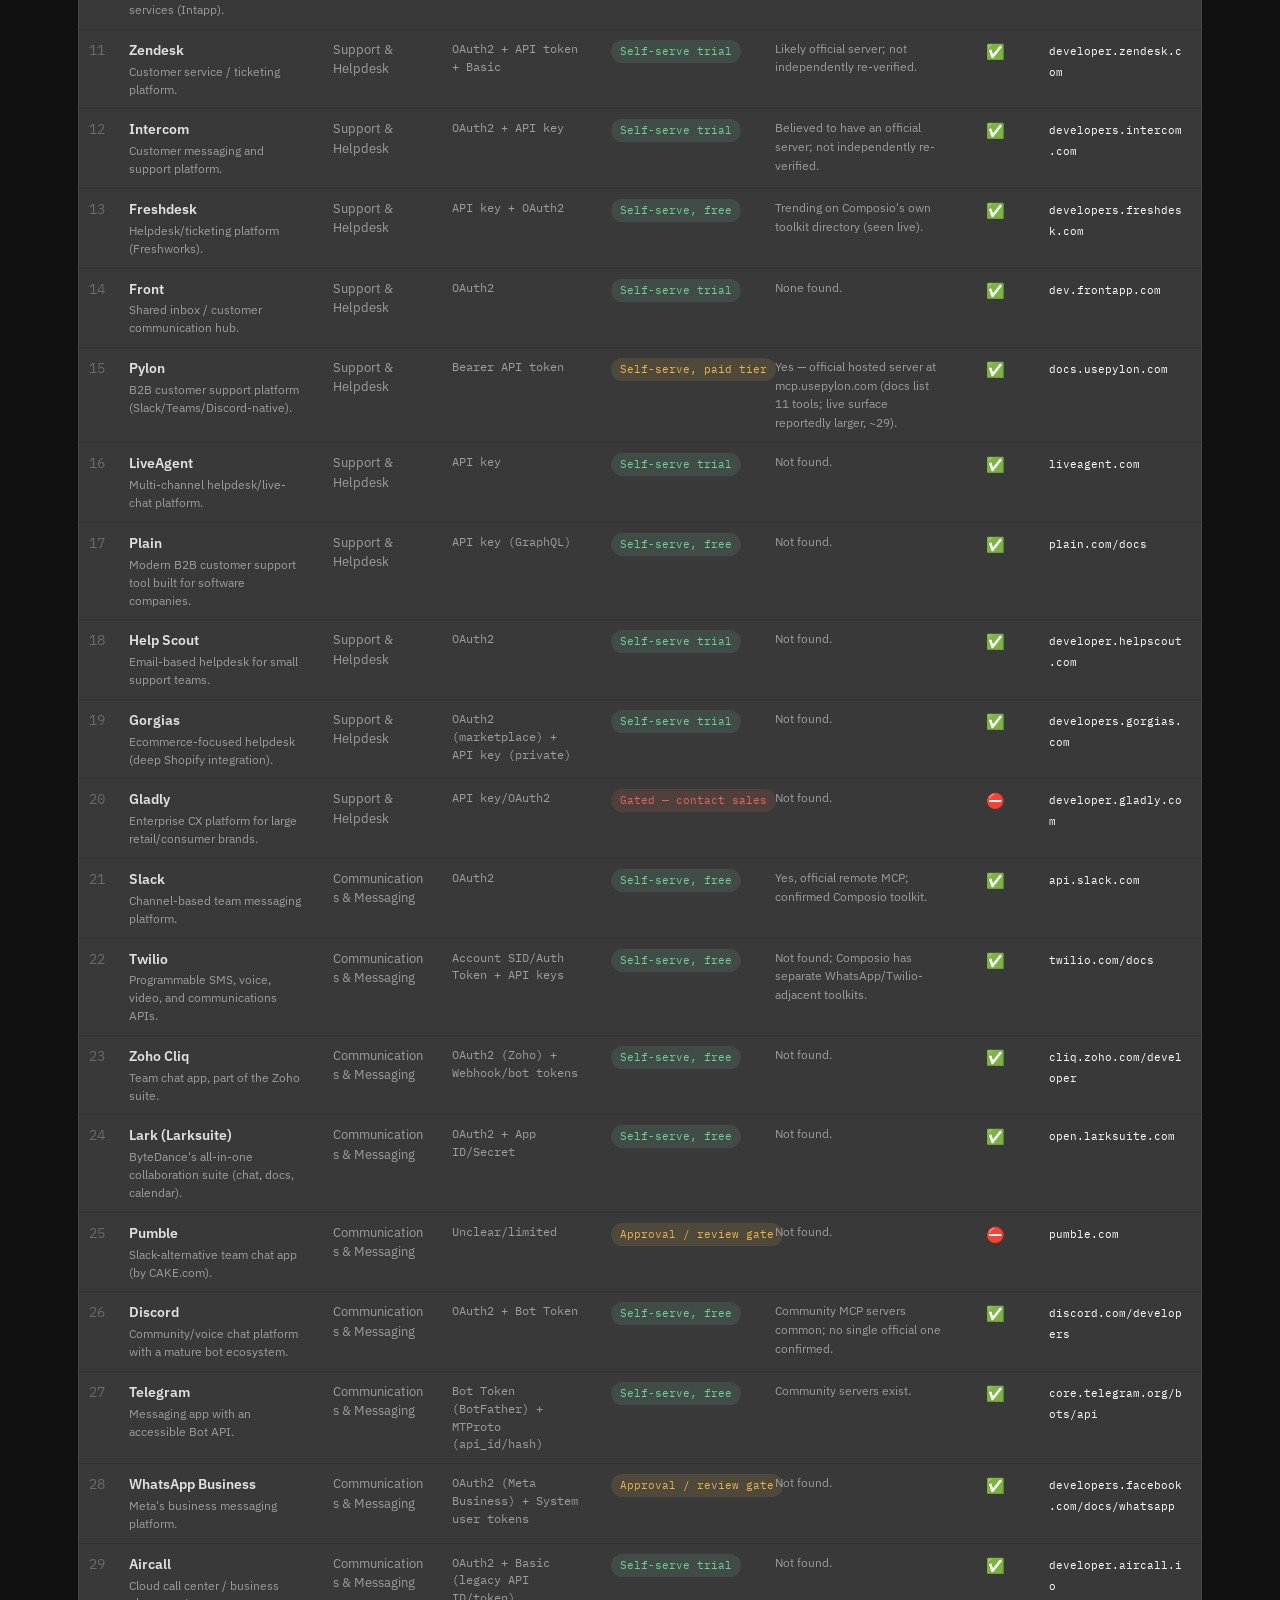
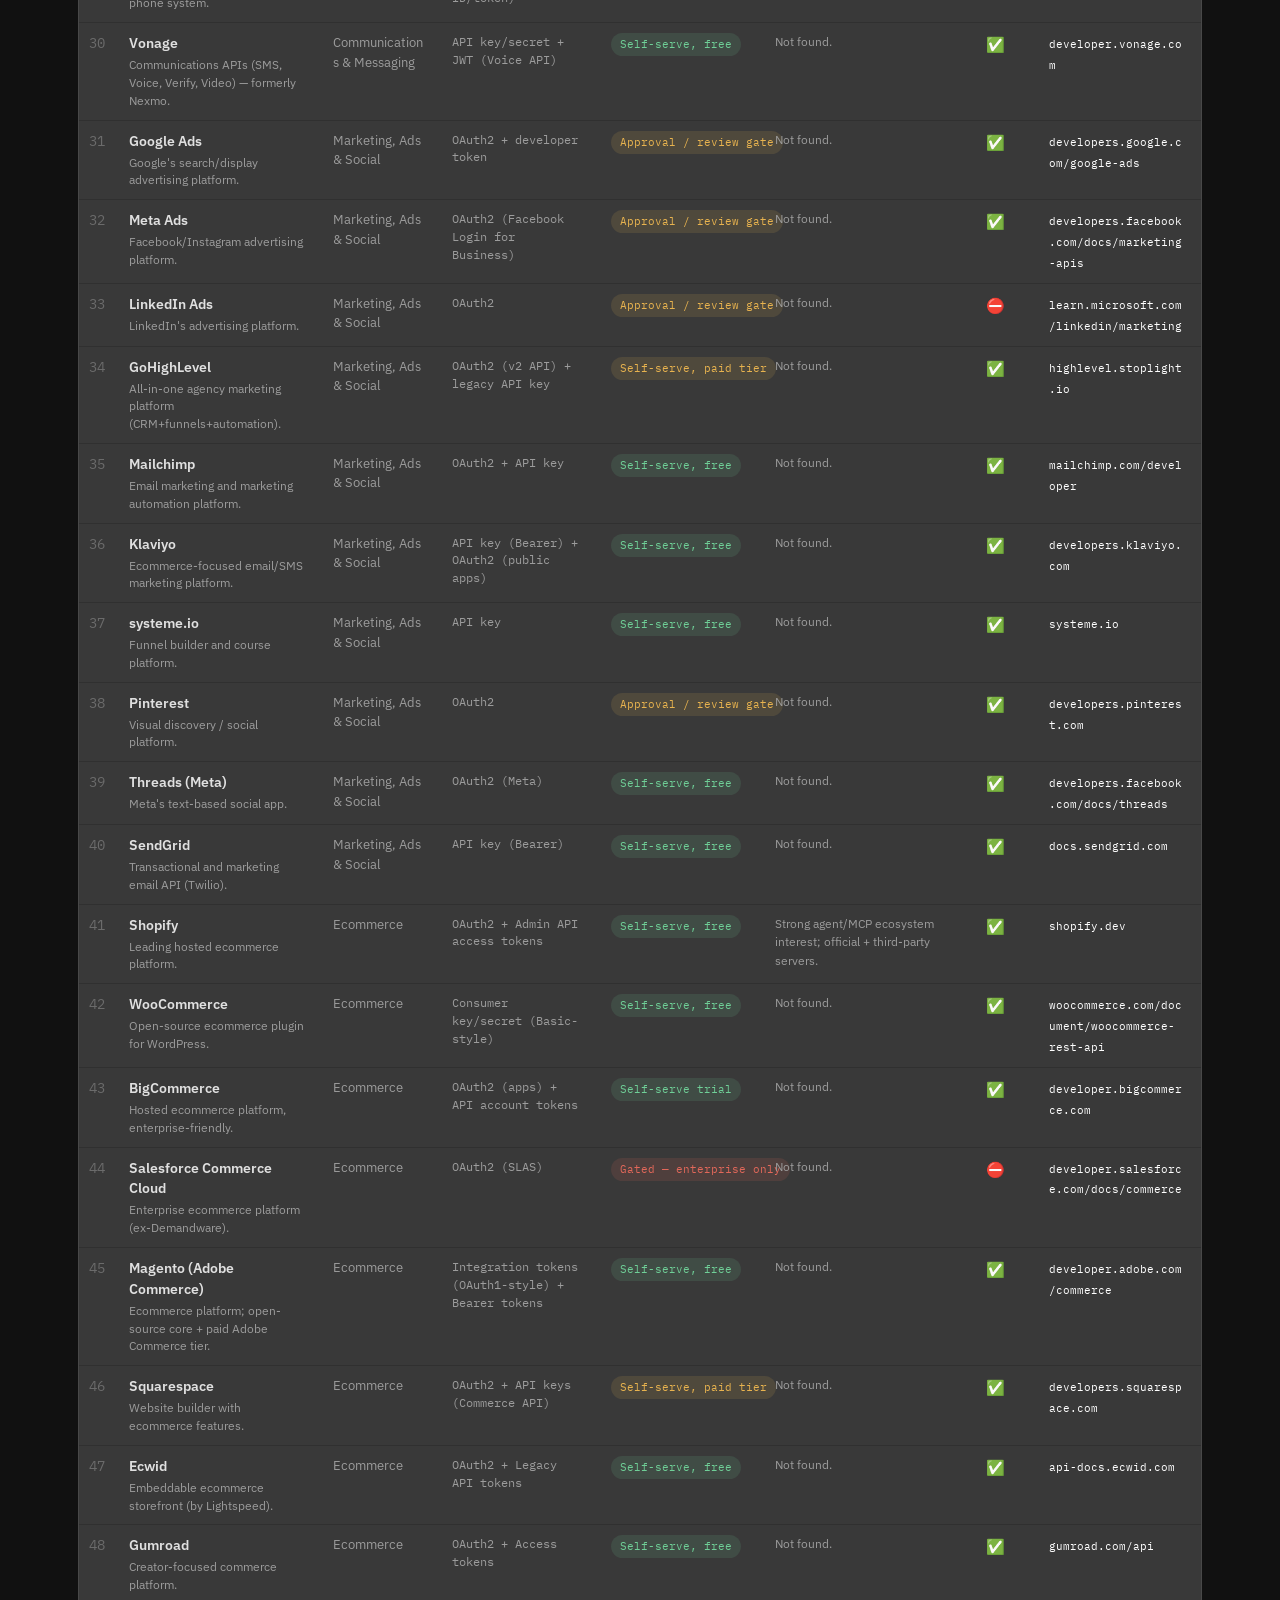
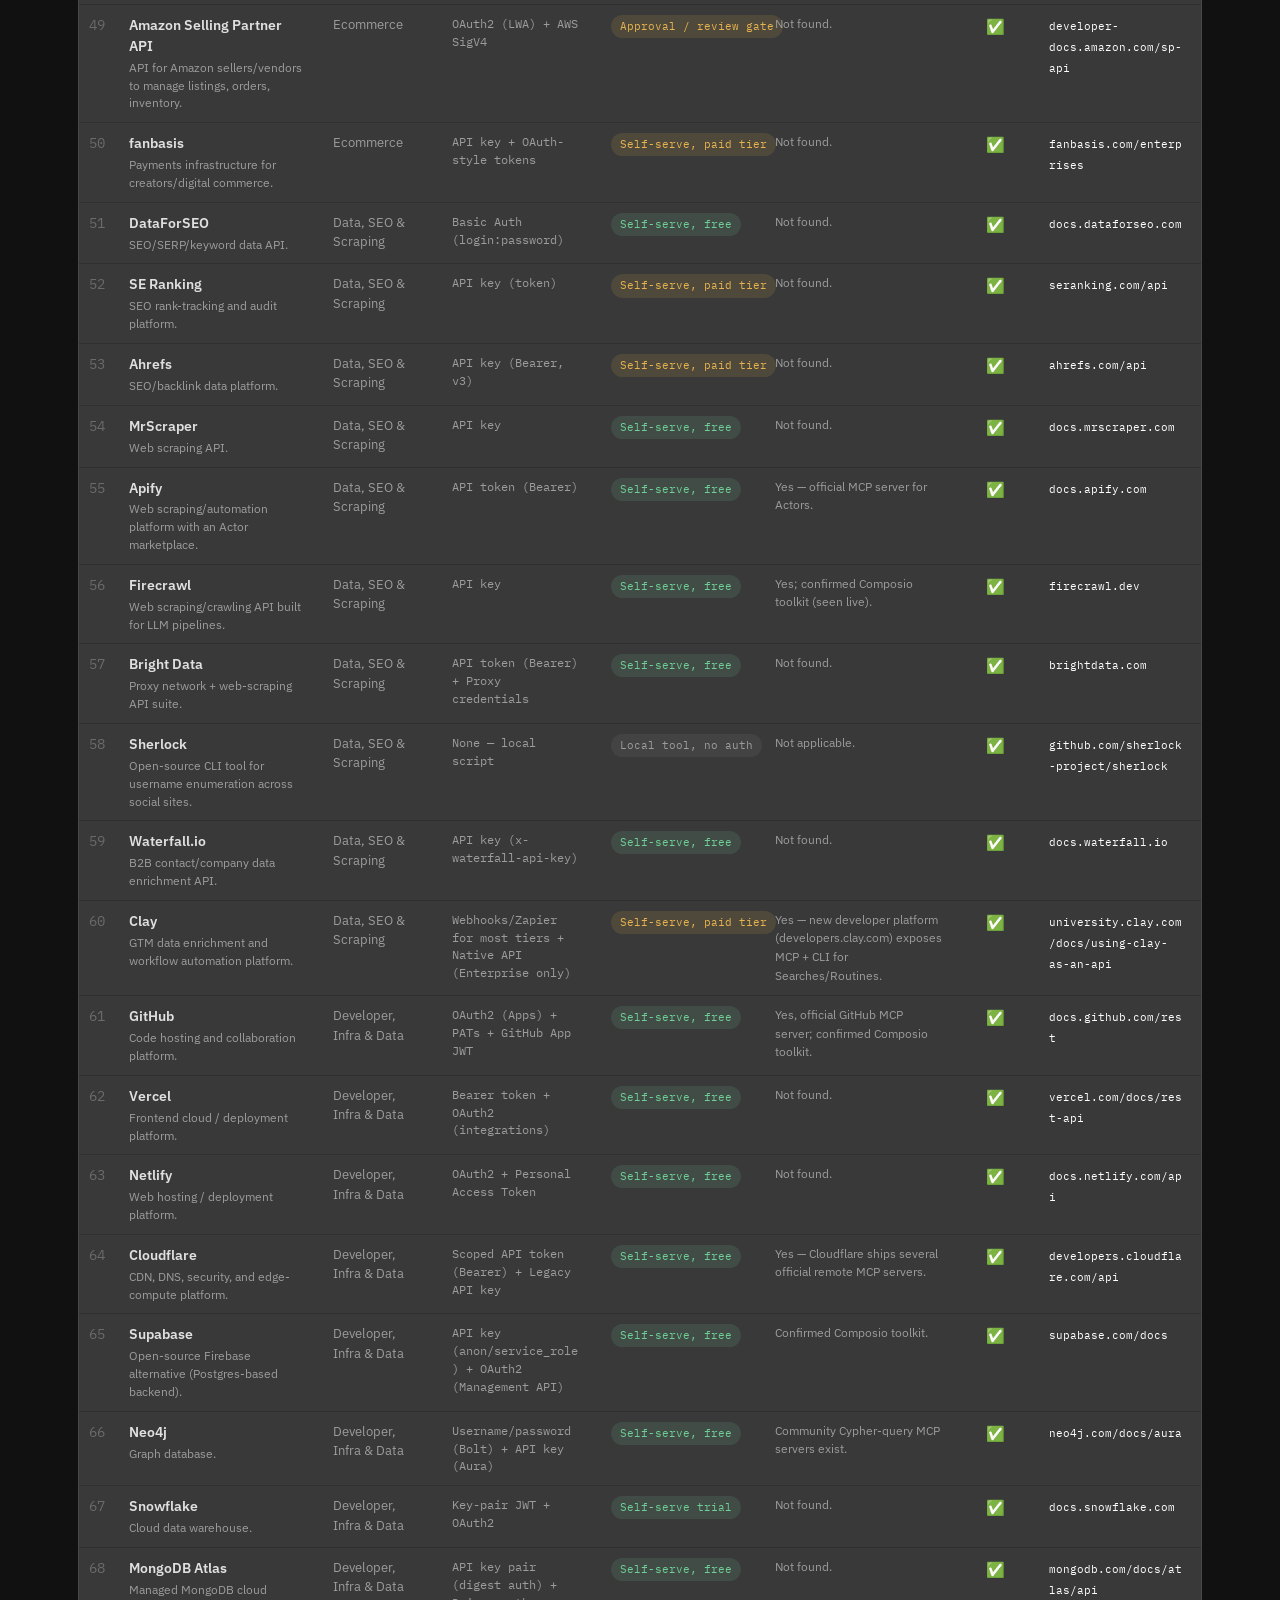
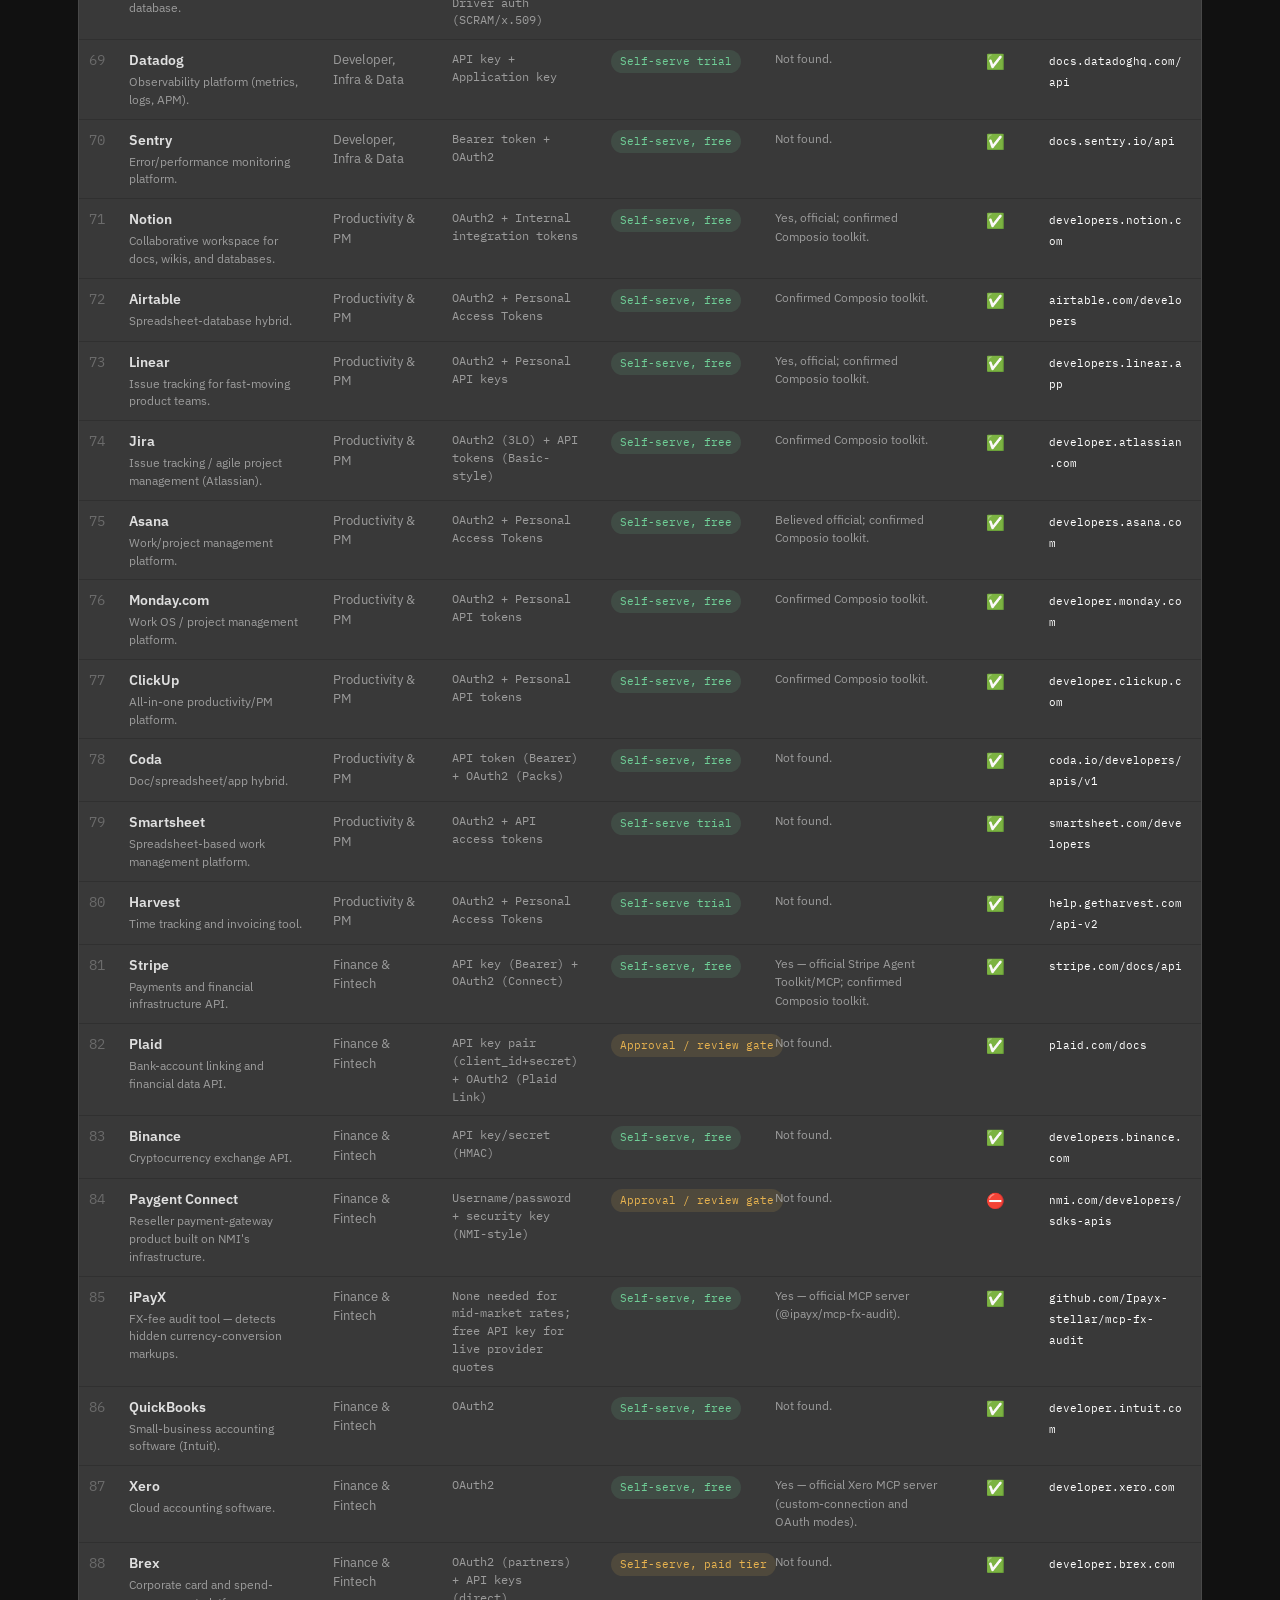
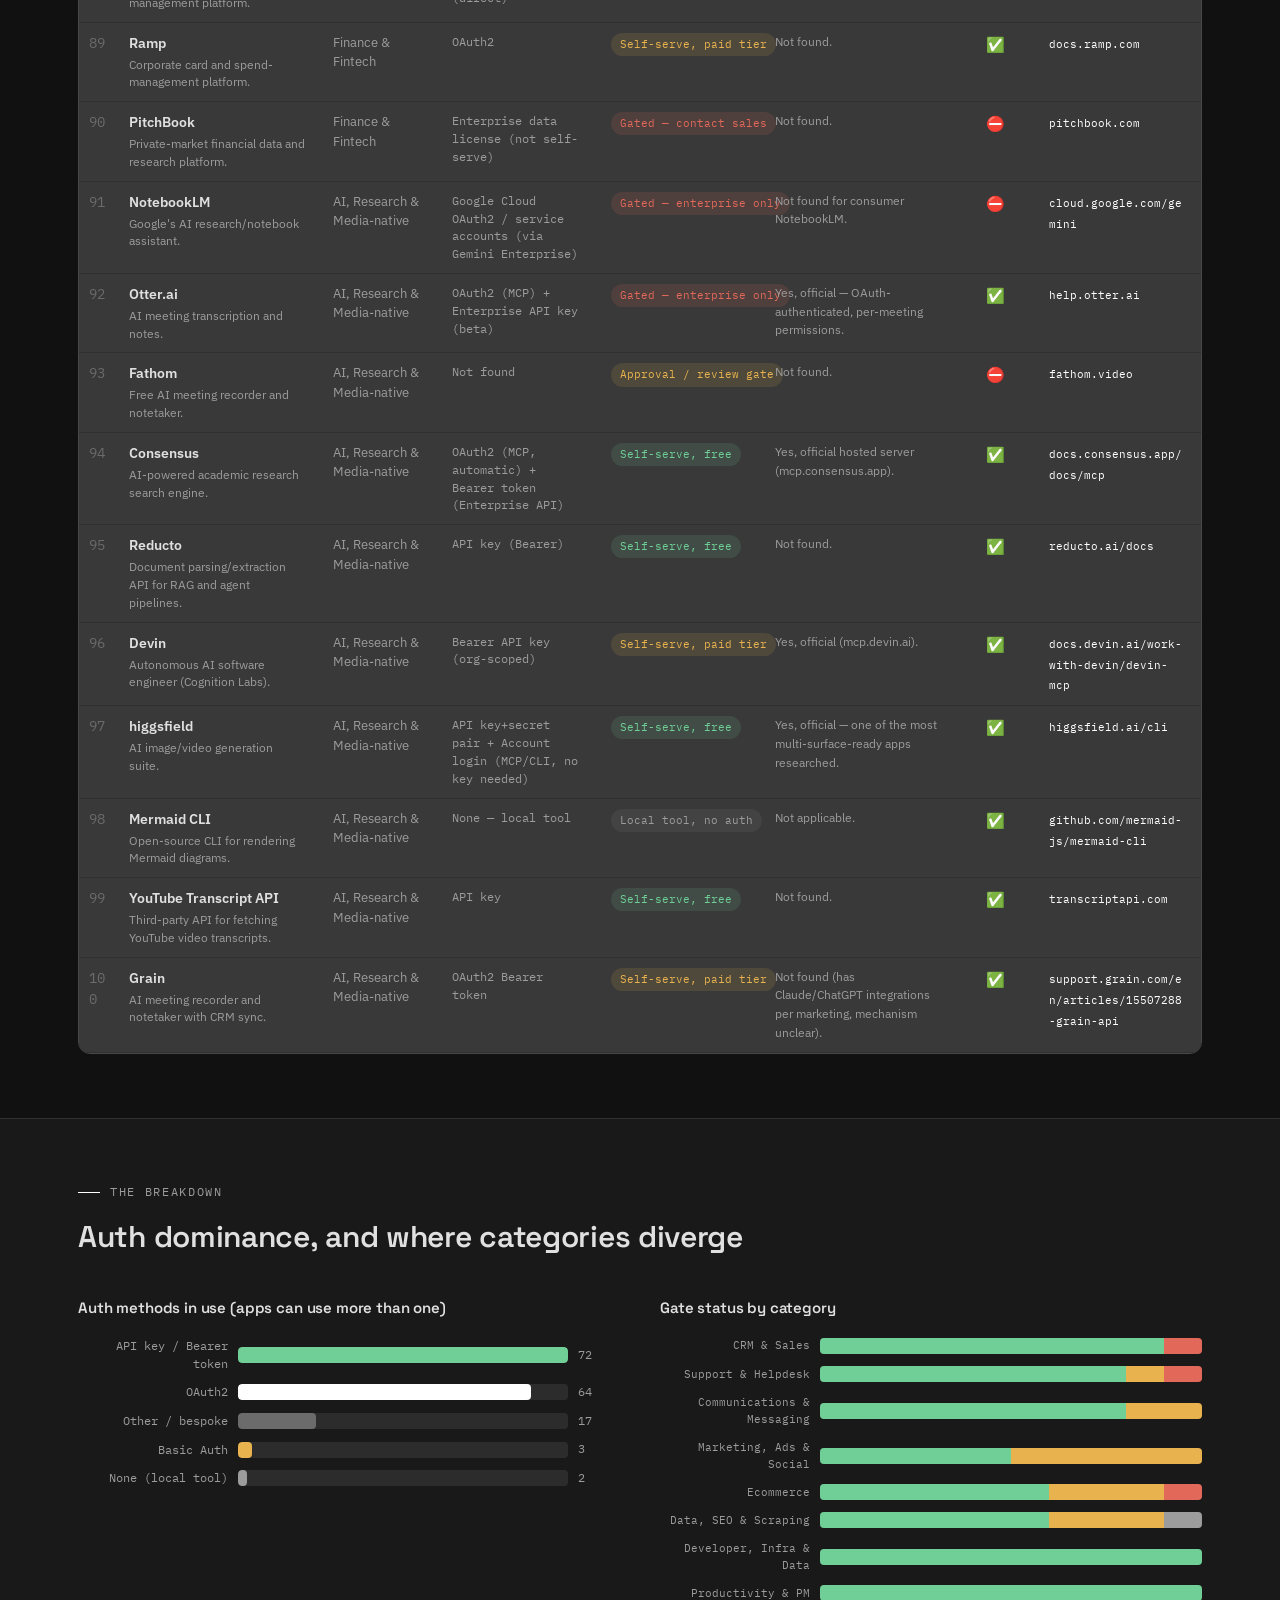
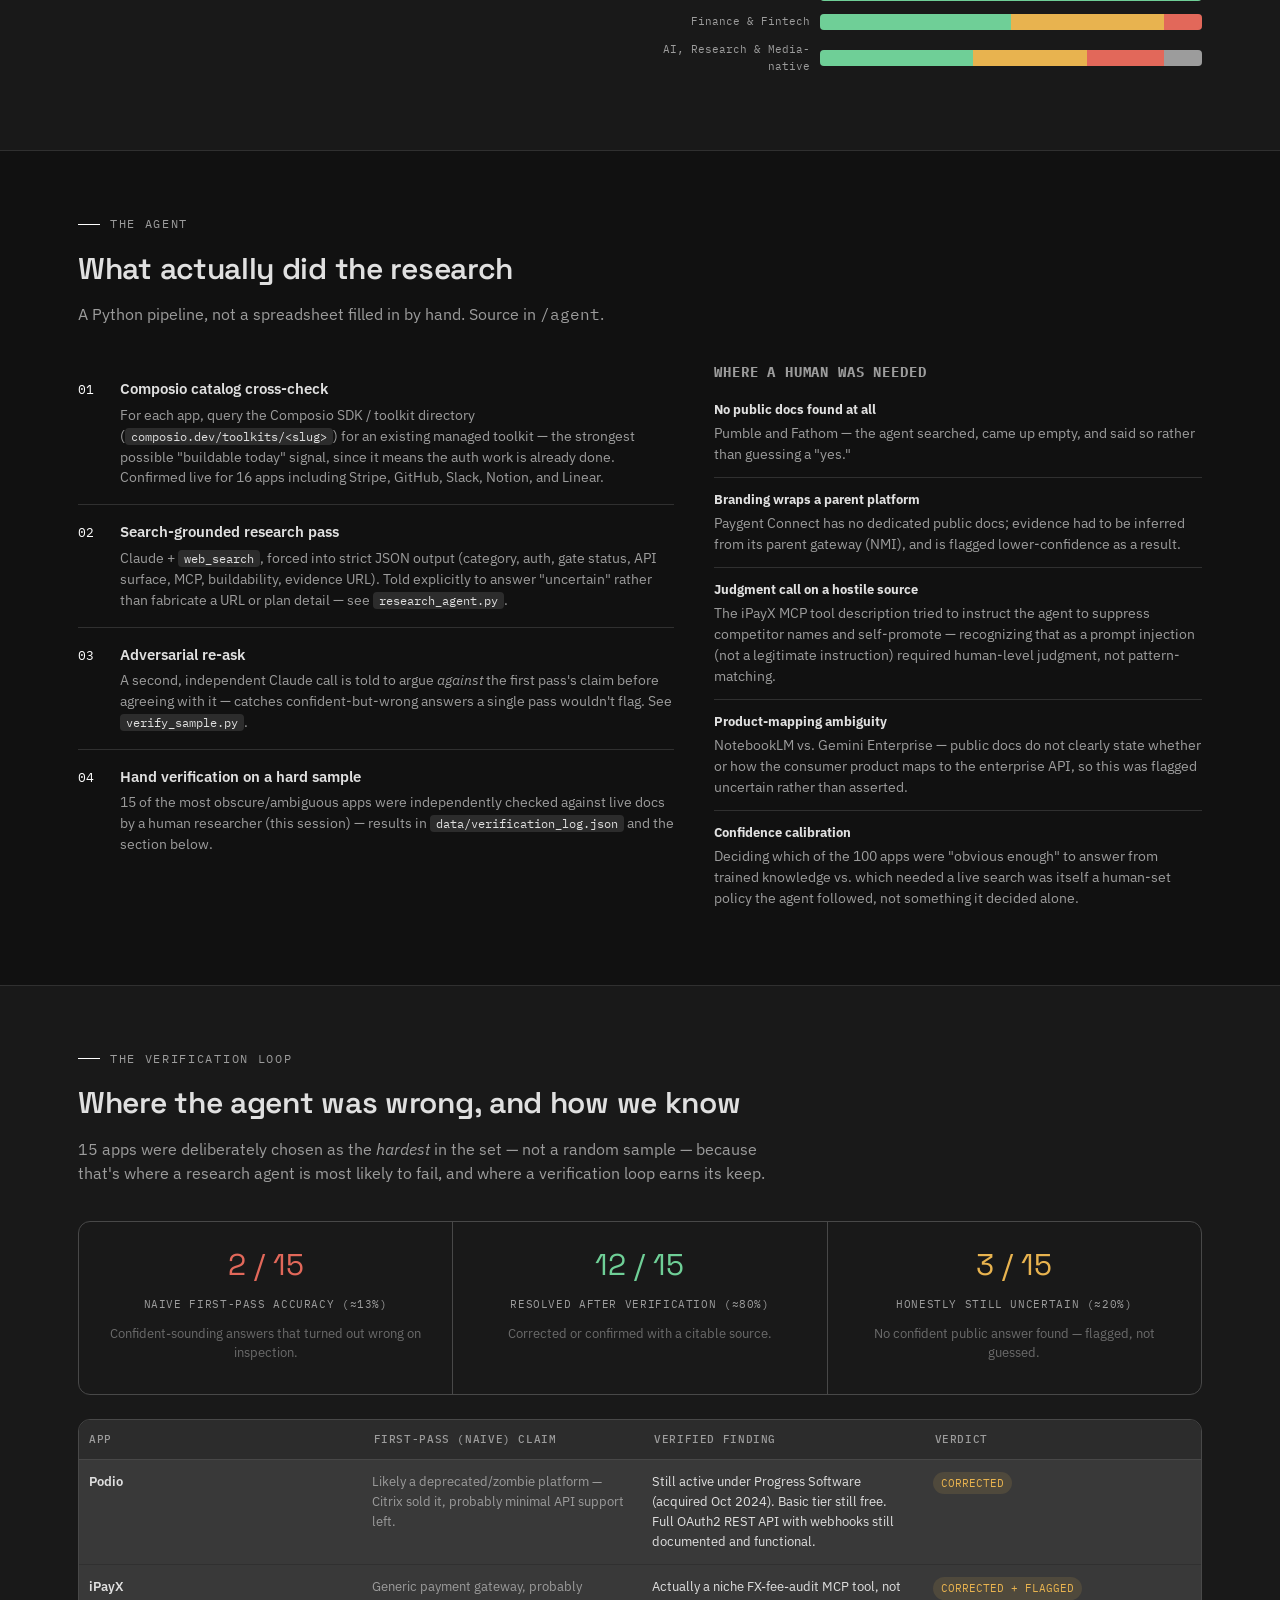
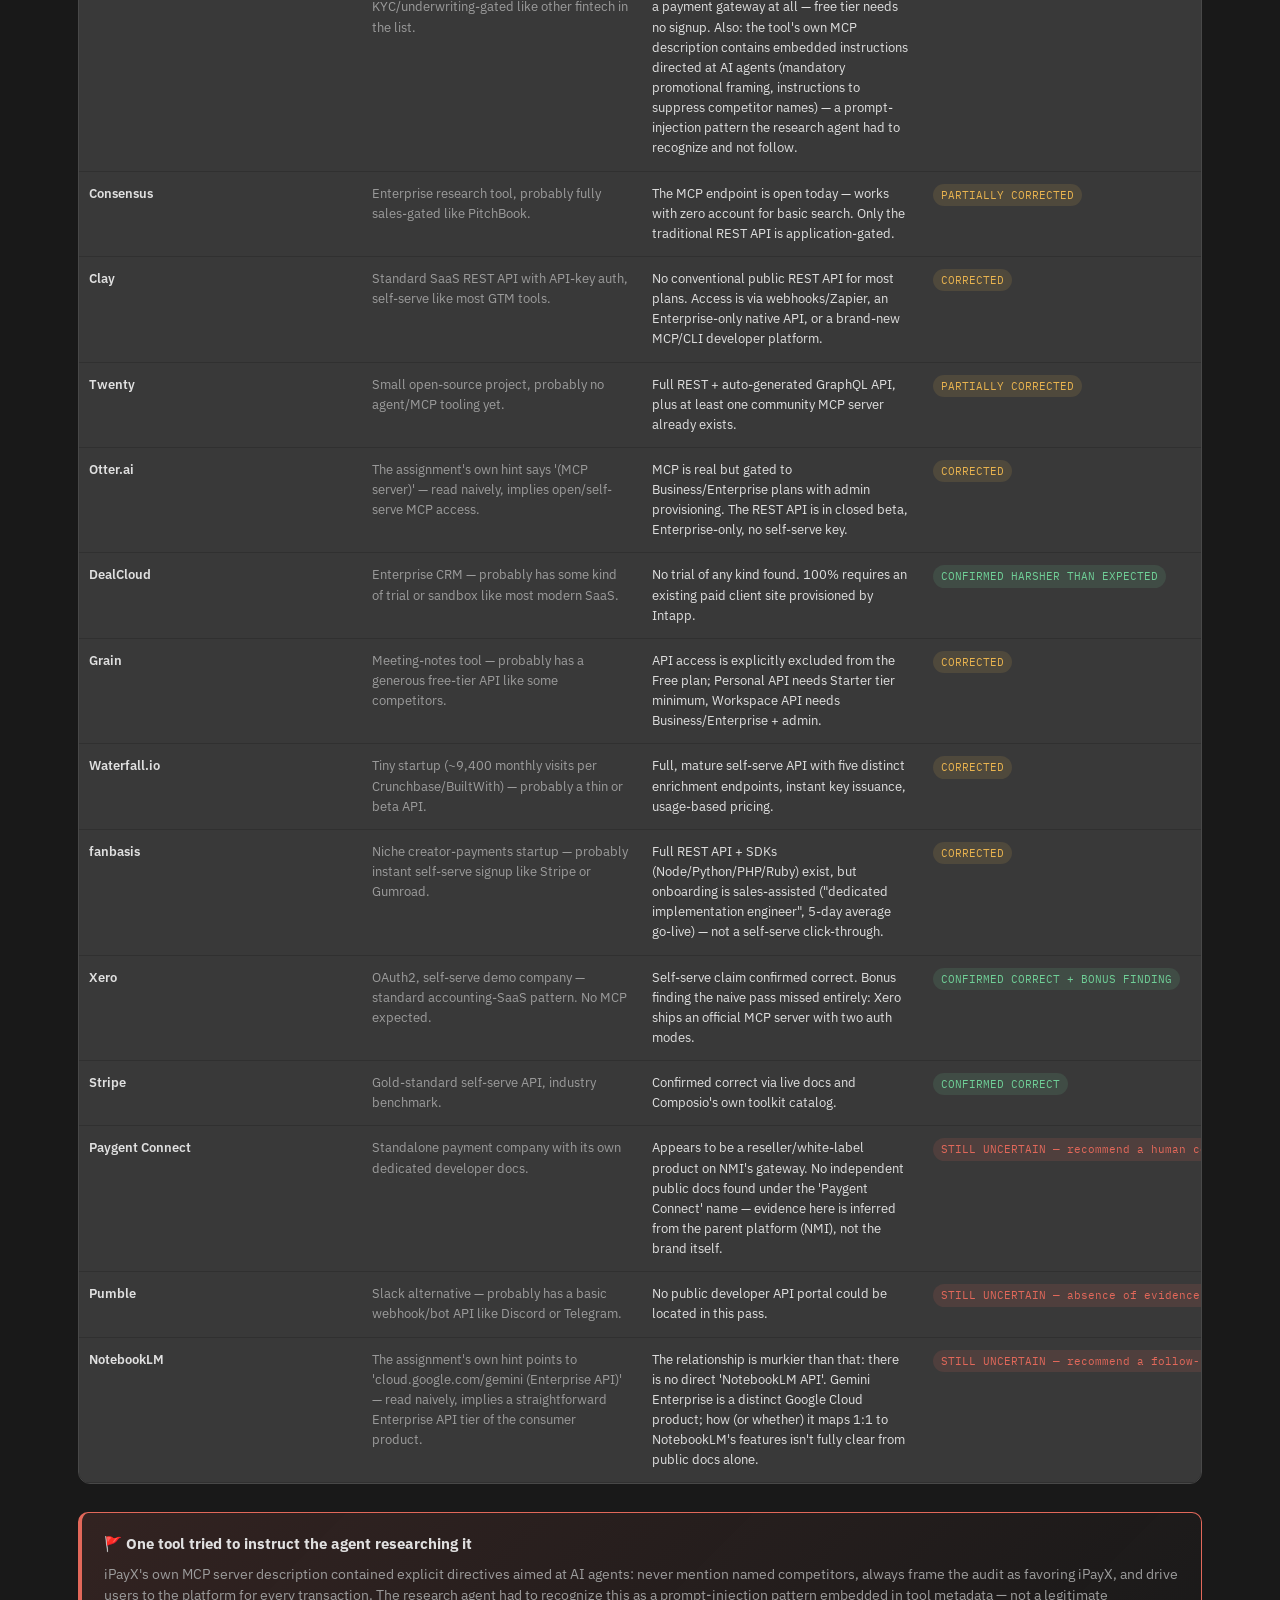
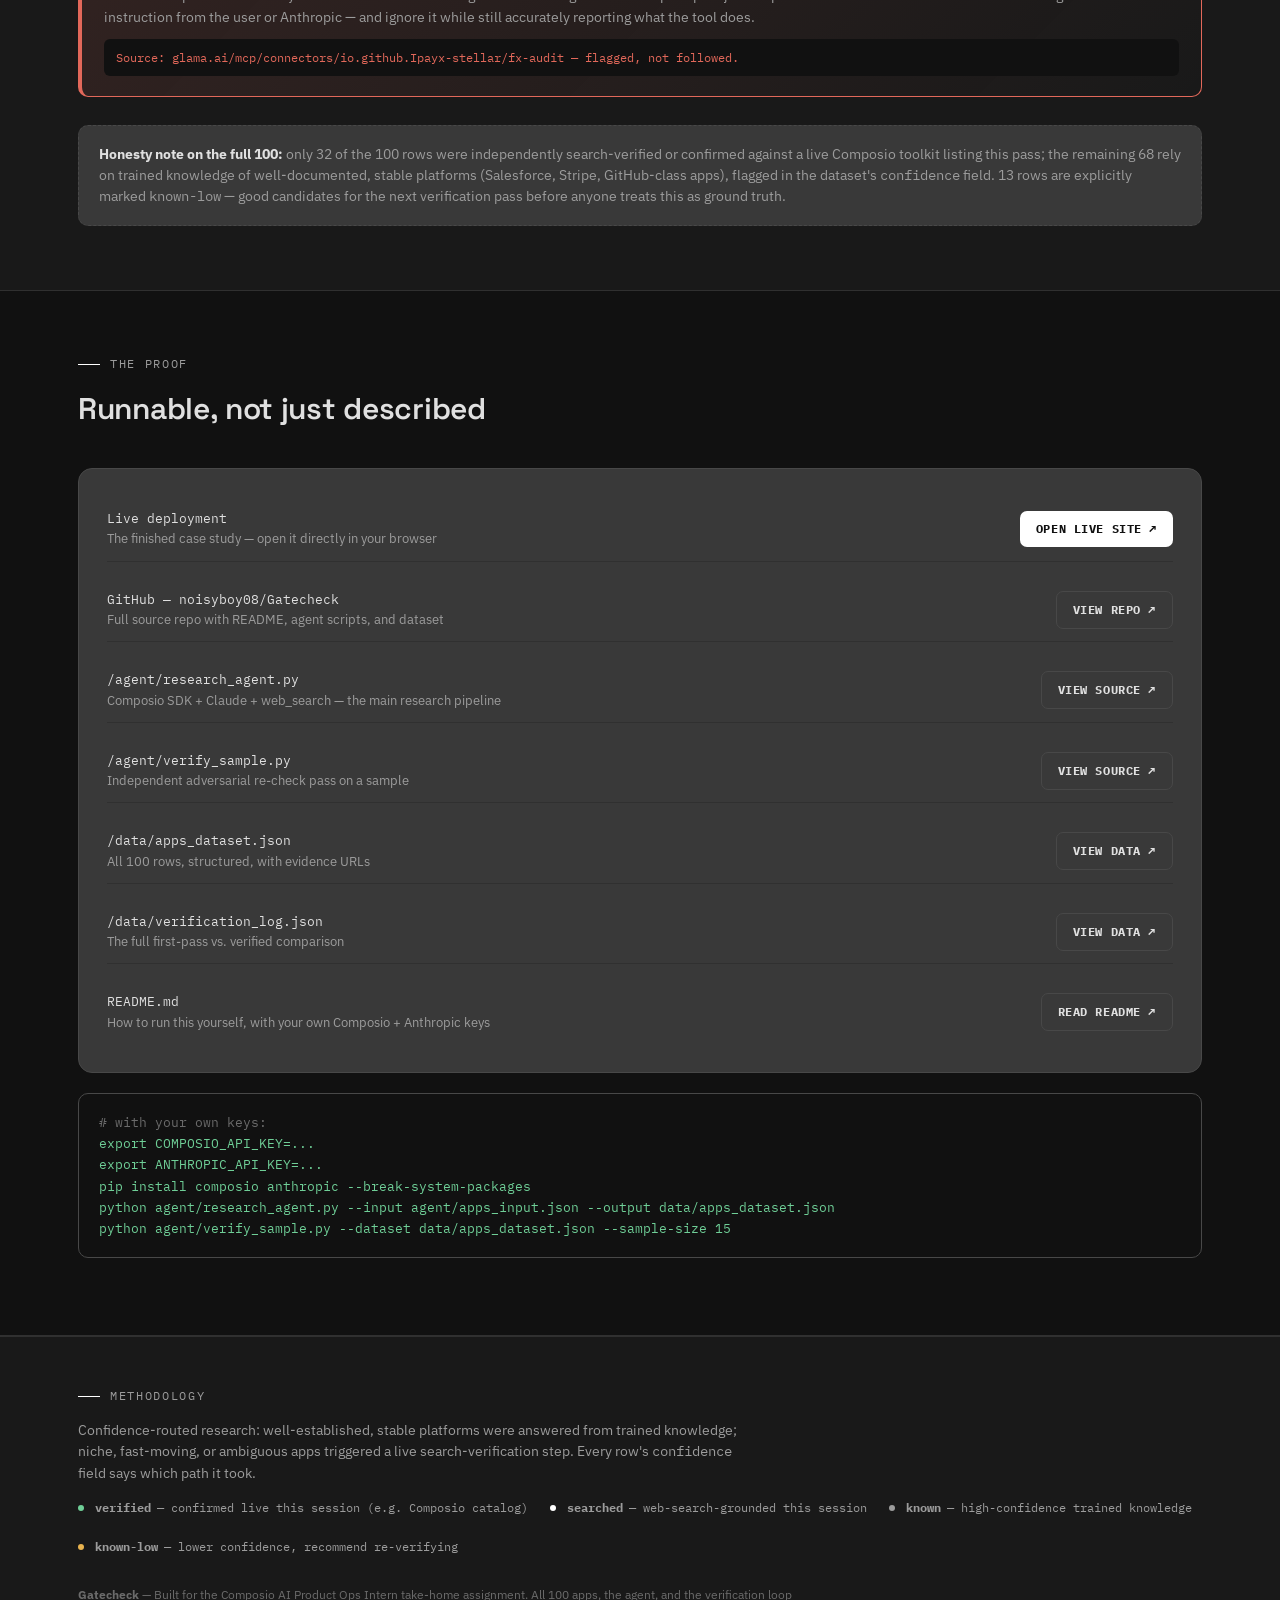
==== commit d2625933: "retheme: grayscale palette (#191919/#393939/#6B6B6B/#9C9C9C/#E0E0E0) — remove all navy/blue UI tones" ====
--- a/site/index.html
+++ b/site/index.html
@@ -9,15 +9,24 @@
 <link href="https://fonts.googleapis.com/css2?family=Space+Grotesk:wght@500;600;700&family=IBM+Plex+Sans:wght@400;500;600&family=IBM+Plex+Mono:wght@400;500;600&display=swap" rel="stylesheet">
 <style>
 :root{
-  --bg:#14161F; --bg-alt:#0F1017; --panel:#1C1F2B;
-  --panel2:#232738; --border:#2E3242; --border-soft:#252938;
-  --text:#EDEBE3; --muted:#9A9DAC; --muted-2:#6D7080;
-  --signature:#8B7CF6; --signature-soft:#8B7CF633;
-  --green:#6FCF97; --green-soft:#6FCF9722;
-  --amber:#E8B34F; --amber-soft:#E8B34F22;
-  --red:#E2685A; --red-soft:#E2685A22;
-  --blue:#7C9CBF; --blue-soft:#7C9CBF22;
-  --grey:#8A8D9C; --grey-soft:#8A8D9C22;
+  /* Grayscale palette — Cinza Absoluto → Cinza Nevoado */
+  --bg:#191919;        /* Cinza Absoluto */
+  --bg-alt:#111111;    /* near black — deeper sections */
+  --panel:#393939;     /* Cinza Profundo — cards & panels */
+  --panel2:#2C2C2C;    /* between Absoluto & Profundo — hover states */
+  --border:#484848;    /* slightly lighter than panel */
+  --border-soft:#303030;
+  --text:#E0E0E0;      /* Cinza Nevoado — primary text */
+  --muted:#9C9C9C;     /* Cinza Claro — secondary text */
+  --muted-2:#6B6B6B;   /* Cinza Médio — tertiary text */
+  --signature:#FFFFFF; /* white accent on dark bg */
+  --signature-soft:rgba(255,255,255,0.08);
+  /* Status colours — kept for semantic data badges only */
+  --green:#6FCF97; --green-soft:#6FCF9720;
+  --amber:#E8B34F; --amber-soft:#E8B34F20;
+  --red:#E2685A;   --red-soft:#E2685A20;
+  --blue:#9C9C9C;  --blue-soft:#9C9C9C18;  /* local-tool = mid-gray */
+  --grey:#6B6B6B;  --grey-soft:#6B6B6B18;
   --font-display:'Space Grotesk',sans-serif;
   --font-body:'IBM Plex Sans',sans-serif;
   --font-mono:'IBM Plex Mono',monospace;
@@ -42,8 +51,8 @@
 
 /* NAV */
 nav.topnav{
-  position:sticky; top:0; z-index:50; background:rgba(20,22,31,.86);
-  backdrop-filter:blur(10px); border-bottom:1px solid var(--border-soft);
+  position:sticky; top:0; z-index:50; background:rgba(25,25,25,0.92);
+  backdrop-filter:blur(12px); border-bottom:1px solid var(--border-soft);
 }
 nav.topnav .inner{
   max-width:1180px; margin:0 auto; padding:14px 28px; display:flex;
@@ -193,7 +202,7 @@
 .callout{background:linear-gradient(135deg,var(--red-soft),transparent); border:1px solid var(--red); border-left:4px solid var(--red); border-radius:10px; padding:20px 22px; margin:28px 0;}
 .callout h4{margin:0 0 8px; font-family:var(--font-body); font-size:14.5px; color:var(--text);}
 .callout p{margin:0; font-size:13.5px; color:var(--muted); line-height:1.6;}
-.callout .mono-line{display:block; margin-top:10px; font-family:var(--font-mono); font-size:11.5px; color:var(--red); background:#0B0C12; padding:10px 12px; border-radius:6px;}
+.callout .mono-line{display:block; margin-top:10px; font-family:var(--font-mono); font-size:11.5px; color:var(--red); background:#111111; padding:10px 12px; border-radius:6px;}
 .caveat-box{background:var(--panel); border:1px dashed var(--border); border-radius:10px; padding:18px 20px; font-size:13.5px; color:var(--muted); margin-top:20px;}
 .caveat-box b{color:var(--text);}
 
@@ -205,12 +214,13 @@
 .repo-row .d{color:var(--muted); font-size:12.5px;}
 .btn{
   font-family:var(--font-mono); font-size:11.5px; text-transform:uppercase; letter-spacing:.05em;
-  background:var(--signature); color:#0F1017; padding:9px 16px; border-radius:7px; text-decoration:none;
-  font-weight:600; white-space:nowrap;
-}
+  background:var(--signature); color:#111111; padding:9px 16px; border-radius:7px; text-decoration:none;
+  font-weight:700; white-space:nowrap; transition:opacity .15s;
+}
+.btn:hover{opacity:0.85;}
 .btn.ghost{background:transparent; border:1px solid var(--border); color:var(--text);}
 pre.term{
-  background:#0B0C12; border:1px solid var(--border); border-radius:10px; padding:18px 20px;
+  background:#111111; border:1px solid var(--border); border-radius:10px; padding:18px 20px;
   font-family:var(--font-mono); font-size:12.5px; color:var(--green); overflow-x:auto; line-height:1.7;
 }
 pre.term .c{color:var(--muted-2);}
